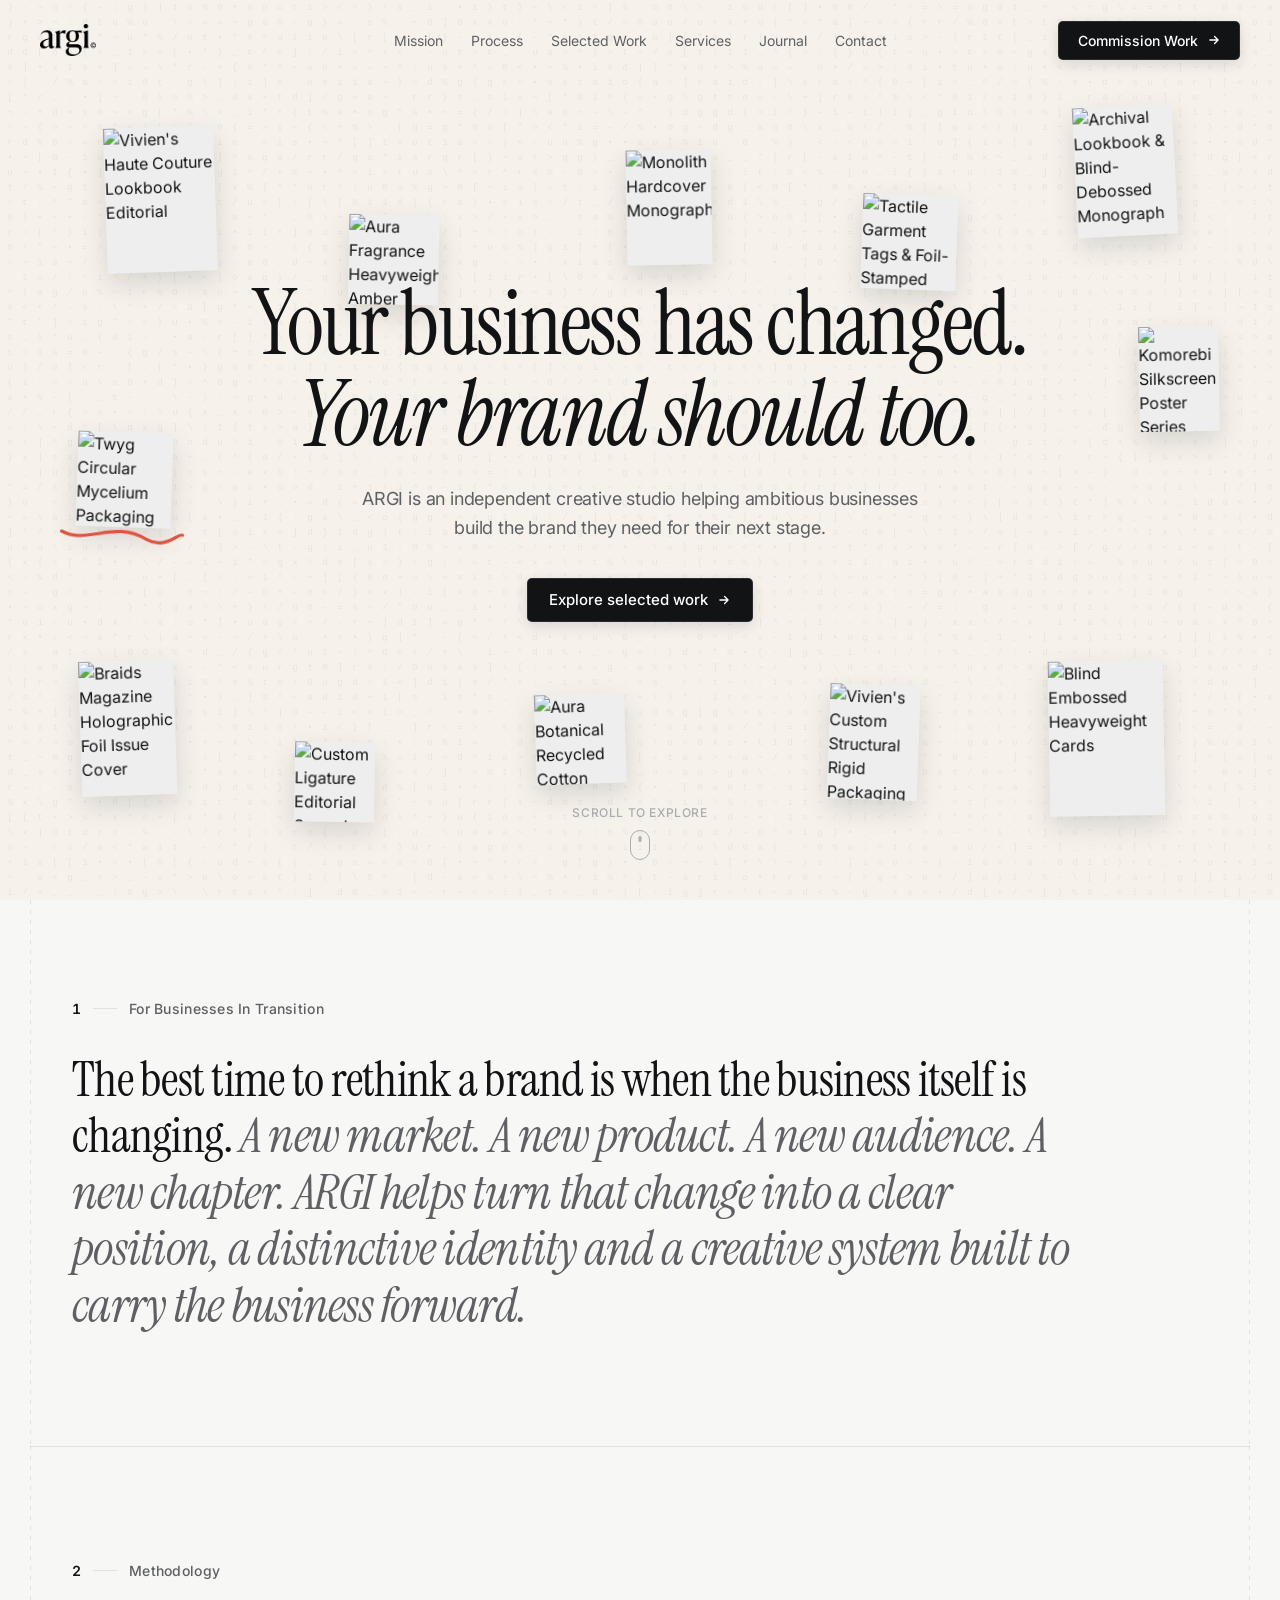
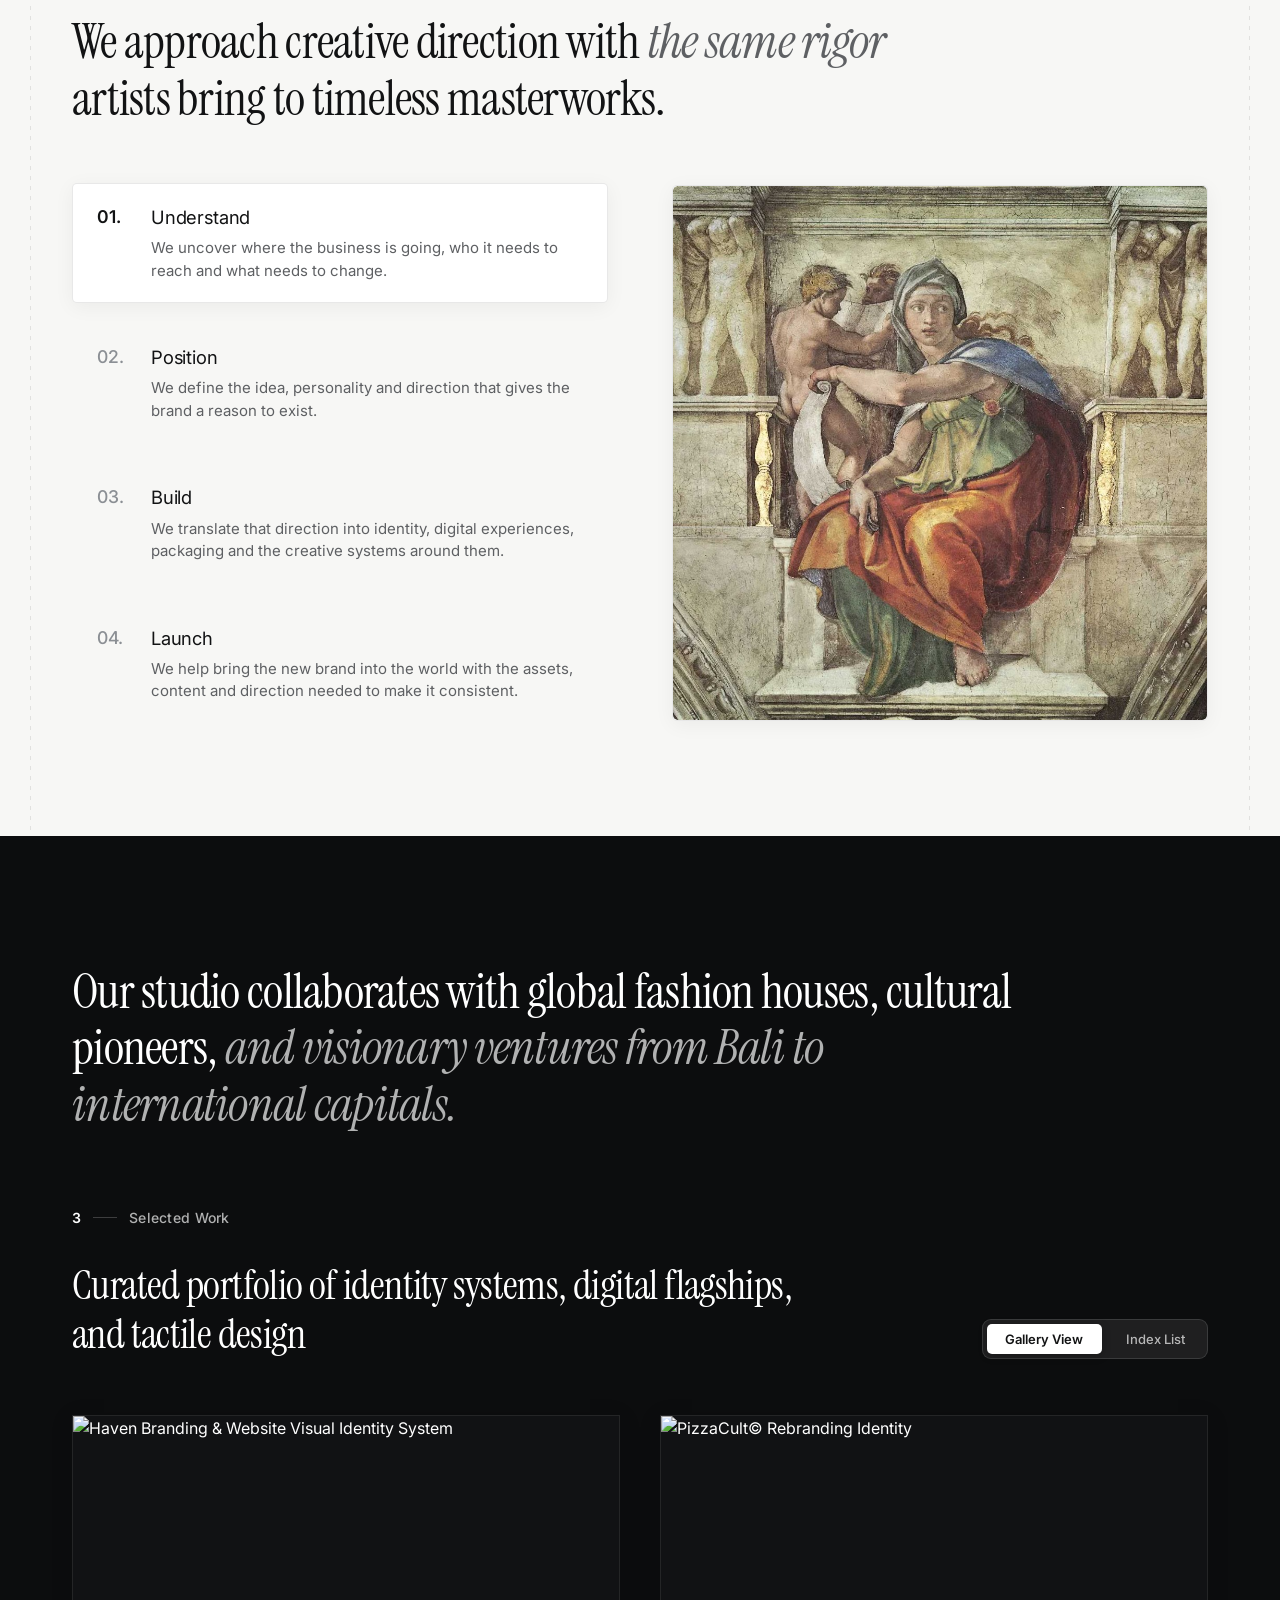
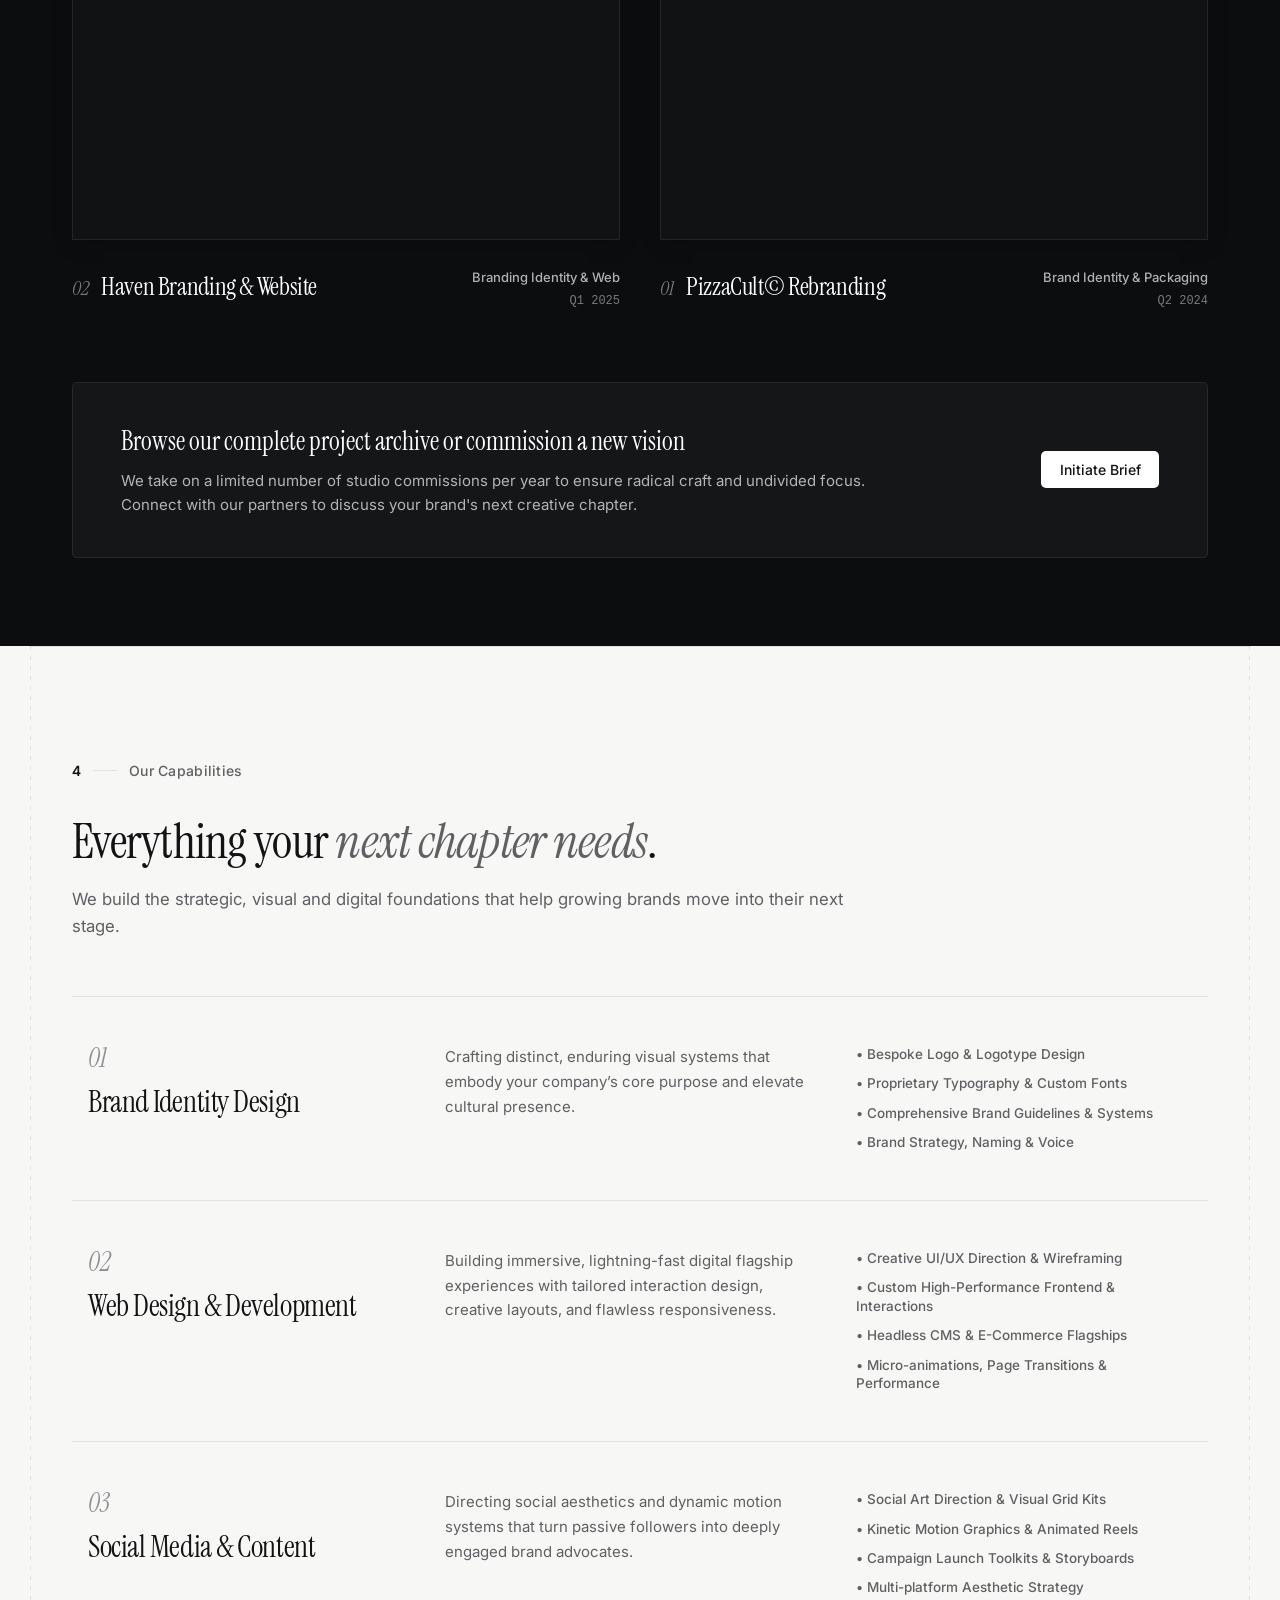
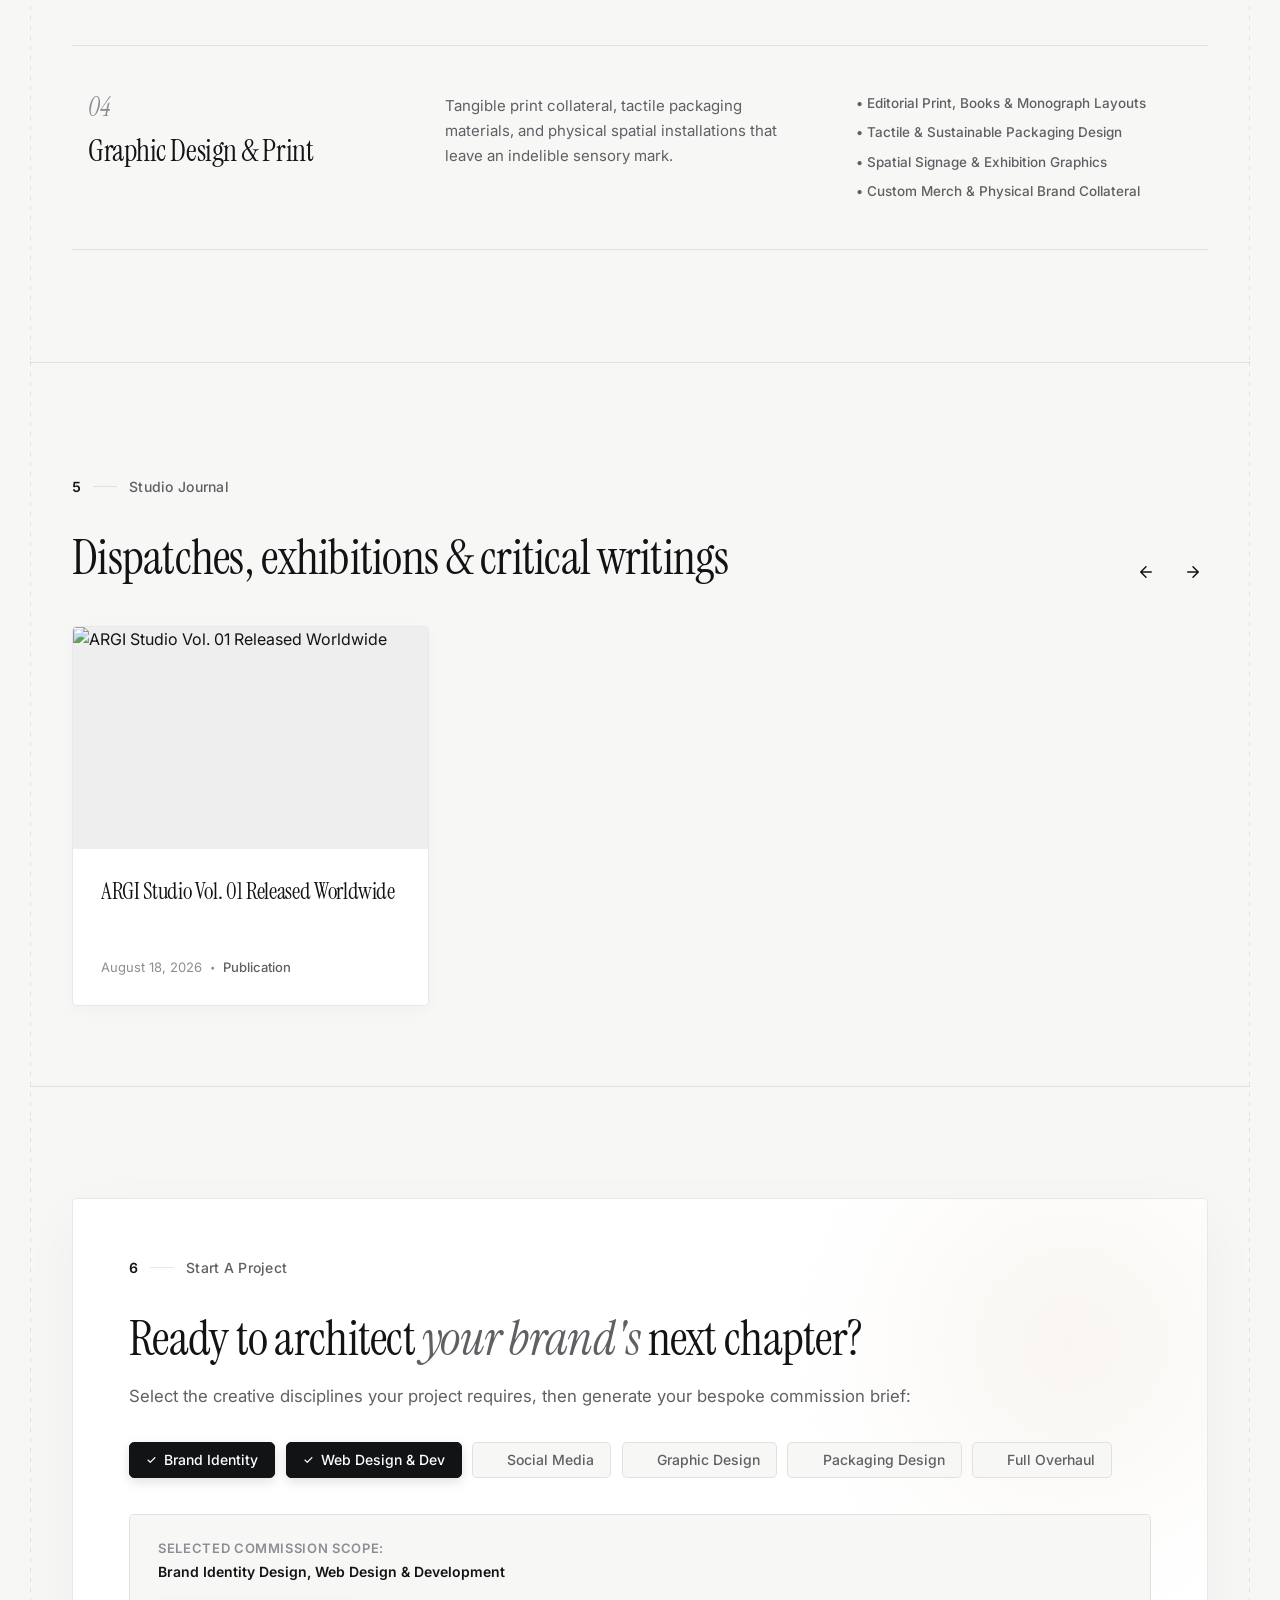
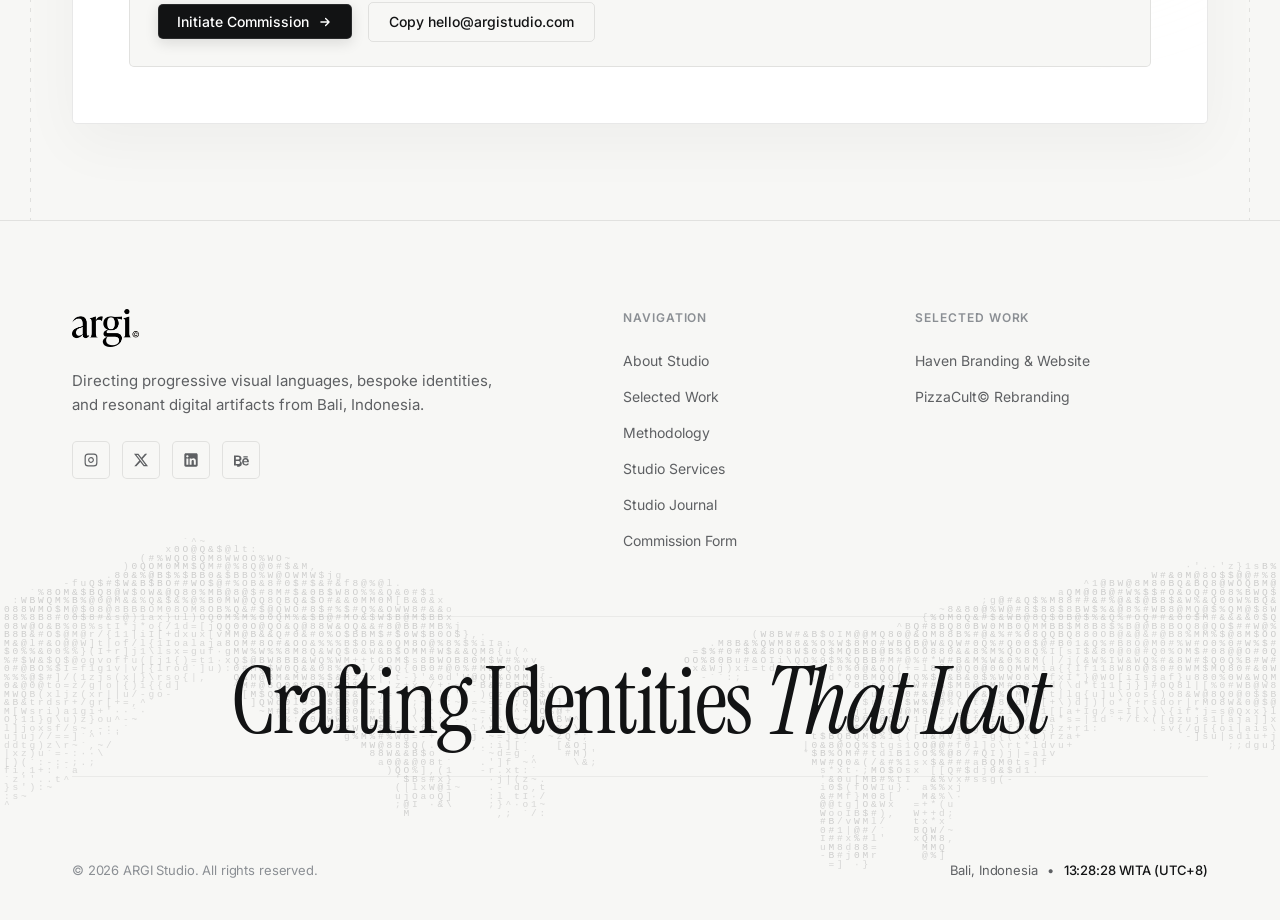
==== index.html @ d2e211ac "Update Section 4 Capabilities headline and sub-headline copy" ====
<!DOCTYPE html>
<html lang="en">
<head>
  <meta charset="UTF-8" />
  <meta name="viewport" content="width=device-width, initial-scale=1.0, maximum-scale=5.0, viewport-fit=cover" />
  <title>ARGI Studio — Creative Studio Bali | Brand &amp; Web Agency | Brand Identity Studio</title>
  <meta name="description" content="ARGI Studio is an independent Brand Identity Studio and Web Design &amp; Development agency in Bali, Indonesia. We design startup brand identities, minimalist bespoke e-commerce websites, and tactile packaging that last." />
  <meta name="keywords" content="Creative studio Bali, Brand and Web agency, Brand Identity Studio, Web design and development bali, Startup brand identity design studio, Website and Branding designer Bali, Minimalist bespoke e-commerce web design, ARGI Studio, Bali creative studio" />
  <meta name="author" content="ARGI Studio" />
  <meta name="robots" content="index, follow, max-image-preview:large, max-snippet:-1, max-video-preview:-1" />
  <link rel="canonical" href="https://argistudio.com/" />
  <meta name="theme-color" content="#0c0d0e" />
  
  <!-- Open Graph / Social Sharing Meta -->
  <meta property="og:site_name" content="ARGI Studio" />
  <meta property="og:type" content="website" />
  <meta property="og:url" content="https://argistudio.com/" />
  <meta property="og:title" content="ARGI Studio — Creative Studio Bali | Brand &amp; Web Agency" />
  <meta property="og:description" content="Independent Brand Identity Studio &amp; Web Design and Development agency based in Bali. Crafting startup brand identities, bespoke e-commerce flagships, and packaging systems." />
  <meta property="og:image" content="https://argistudio.com/assets/og-image.jpg" />
  <meta property="og:image:width" content="1200" />
  <meta property="og:image:height" content="630" />
  <meta property="og:image:alt" content="ARGI Studio — Crafting Identities That Last" />
  <meta property="og:locale" content="en_US" />

  <!-- Twitter / X Card Meta -->
  <meta name="twitter:card" content="summary_large_image" />
  <meta name="twitter:site" content="@argistudio" />
  <meta name="twitter:creator" content="@argistudio" />
  <meta name="twitter:title" content="ARGI Studio — Creative Studio Bali | Brand &amp; Web Agency" />
  <meta name="twitter:description" content="Independent Brand Identity Studio &amp; Web Design and Development agency in Bali, Indonesia." />
  <meta name="twitter:image" content="https://argistudio.com/assets/og-image.jpg" />

  <!-- Geographic & Regional SEO Targeting -->
  <meta name="geo.region" content="ID-BA" />
  <meta name="geo.placename" content="Bali, Indonesia" />
  <meta name="geo.position" content="-8.409518;115.188919" />
  <meta name="ICBM" content="-8.409518, 115.188919" />

  <!-- Google Fonts: Instrument Serif & Inter -->
  <link rel="preconnect" href="https://fonts.googleapis.com" />
  <link rel="preconnect" href="https://fonts.gstatic.com" crossorigin />
  <link href="https://fonts.googleapis.com/css2?family=Instrument+Serif:ital@0;1&family=Inter:wght@300;400;500;600;700&display=swap" rel="stylesheet" />

  <!-- Favicon Suite: Google Search & Universal Standard -->
  <link rel="icon" href="/favicon.ico" sizes="48x48" />
  <link rel="icon" type="image/svg+xml" href="/assets/favicon.svg" id="faviconTag" />
  <link rel="icon" type="image/png" sizes="48x48" href="/assets/favicon-48x48.png" />
  <link rel="icon" type="image/png" sizes="96x96" href="/assets/favicon-96x96.png" />
  <link rel="icon" type="image/png" sizes="192x192" href="/assets/favicon-192x192.png" />
  <link rel="apple-touch-icon" sizes="180x180" href="/assets/apple-touch-icon.png" />
  <link rel="manifest" href="/site.webmanifest" />

  <!-- Structured Data: Schema.org Interconnected @graph (GEO & AI Engine Optimization) -->
  <script type="application/ld+json">
  {
    "@context": "https://schema.org",
    "@graph": [
      {
        "@type": ["ProfessionalService", "Organization"],
        "@id": "https://argistudio.com/#organization",
        "name": "ARGI Studio",
        "alternateName": ["ARGI", "ARGI Brand and Web Agency", "ARGI Studio Bali"],
        "url": "https://argistudio.com/",
        "logo": {
          "@type": "ImageObject",
          "@id": "https://argistudio.com/#logo",
          "url": "https://argistudio.com/assets/logo.png",
          "caption": "ARGI Studio Monogram"
        },
        "image": "https://argistudio.com/assets/og-image.jpg",
        "description": "ARGI Studio is an independent Brand Identity Studio and Web Design & Development agency in Bali, Indonesia. Specializing in startup brand identity design, minimalist bespoke e-commerce web design, luxury typography, and tactile packaging.",
        "email": "hello@argistudio.com",
        "priceRange": "$$$$",
        "currenciesAccepted": "USD, EUR, AUD, SGD, IDR",
        "paymentAccepted": "Bank Transfer, Stripe, Wise",
        "address": {
          "@type": "PostalAddress",
          "addressLocality": "Bali",
          "addressRegion": "Bali",
          "addressCountry": "ID"
        },
        "geo": {
          "@type": "GeoCoordinates",
          "latitude": -8.409518,
          "longitude": 115.188919
        },
        "areaServed": [
          { "@type": "Country", "name": "Indonesia" },
          { "@type": "Country", "name": "Singapore" },
          { "@type": "Country", "name": "Australia" },
          { "@type": "Country", "name": "United States" },
          { "@type": "Country", "name": "United Kingdom" },
          { "@type": "Country", "name": "France" },
          { "@type": "Country", "name": "Japan" }
        ],
        "knowsLanguage": ["en", "id"],
        "founder": [
          {
            "@type": "Person",
            "@id": "https://argistudio.com/#founder",
            "name": "Arya Rajasa",
            "jobTitle": "Founder & Design Director",
            "worksFor": { "@id": "https://argistudio.com/#organization" },
            "knowsAbout": [
              "Brand Architecture",
              "Creative Direction",
              "Bespoke Typography",
              "Minimalist Web Engineering"
            ]
          }
        ],
        "hasOfferCatalog": {
          "@type": "OfferCatalog",
          "name": "ARGI Creative Studio Services",
          "itemListElement": [
            {
              "@type": "Offer",
              "itemOffered": {
                "@type": "Service",
                "name": "Brand Identity Design Studio",
                "description": "Comprehensive visual identity architecture, custom wordmarks, bespoke typography pairings, and luxury brand guidelines."
              }
            },
            {
              "@type": "Offer",
              "itemOffered": {
                "@type": "Service",
                "name": "Web Design & Development Bali",
                "description": "High-conversion minimalist bespoke e-commerce flagships, headless web architectures, and interactive digital experiences."
              }
            },
            {
              "@type": "Offer",
              "itemOffered": {
                "@type": "Service",
                "name": "Startup Brand Identity Design Studio",
                "description": "Complete visual identity engineering, pitch decks, investor collateral, and rapid digital execution for high-growth tech ventures."
              }
            },
            {
              "@type": "Offer",
              "itemOffered": {
                "@type": "Service",
                "name": "Editorial Art Direction & Sustainable Packaging",
                "description": "Tactile packaging engineering, foil-stamped print collaterals, FSC-certified monograph publications, and spatial storefront signage."
              }
            }
          ]
        },
        "sameAs": [
          "https://www.instagram.com/",
          "https://www.linkedin.com/",
          "https://twitter.com/",
          "https://www.behance.net/"
        ]
      },
      {
        "@type": "WebSite",
        "@id": "https://argistudio.com/#website",
        "url": "https://argistudio.com/",
        "name": "ARGI Studio",
        "publisher": { "@id": "https://argistudio.com/#organization" },
        "inLanguage": "en-US"
      },
      {
        "@type": "FAQPage",
        "@id": "https://argistudio.com/#faq",
        "mainEntity": [
          {
            "@type": "Question",
            "name": "Where is ARGI Studio located?",
            "acceptedAnswer": {
              "@type": "Answer",
              "text": "ARGI Studio is an independent brand identity and digital design agency headquartered in Bali, Indonesia, serving ambitious founders and luxury lifestyle brands worldwide including in Singapore, Australia, the US, and Europe."
            }
          },
          {
            "@type": "Question",
            "name": "What services does ARGI Studio specialize in?",
            "acceptedAnswer": {
              "@type": "Answer",
              "text": "ARGI Studio specializes in four core disciplines: Brand Strategy & Visual Identity Systems, Minimalist Bespoke Web Design & Development, Editorial Art Direction & Tactile Packaging, and Startup Launch Brand Acceleration."
            }
          },
          {
            "@type": "Question",
            "name": "What is the typical project timeline at ARGI Studio?",
            "acceptedAnswer": {
              "@type": "Answer",
              "text": "A comprehensive Brand Identity sprint typically spans 4 to 6 weeks. An integrated Brand Identity + Digital Flagship Web Design project typically spans 6 to 10 weeks."
            }
          },
          {
            "@type": "Question",
            "name": "How can I commission a project with ARGI Studio?",
            "acceptedAnswer": {
              "@type": "Answer",
              "text": "You can submit your project brief through the interactive Commission Brief builder at https://argistudio.com/#contact or send an inquiry to hello@argistudio.com."
            }
          }
        ]
      }
    ]
  }
  </script>

  <!-- Stylesheet -->
  <link rel="stylesheet" href="styles.css?v=20260901_4" />
</head>
<body>
  <!-- BESPOKE STUDIO INTRO PRELOADER (MINIMALIST SERIF & DUAL SHUTTER REVEAL) -->
  <aside class="site-preloader" id="sitePreloader" aria-label="Loading ARGI Studio">
    <div class="preloader-curtain curtain-top"></div>
    <div class="preloader-curtain curtain-bottom"></div>

    <div class="preloader-inner-container">
      <div class="preloader-center-stage">
        
        <!-- KINETIC ASCII LOGO MATRIX & MORPH WRAPPER -->
        <div class="preloader-ascii-box" id="preloaderAsciiBox">
          <canvas id="preloaderAsciiCanvas" class="preloader-ascii-canvas"></canvas>
          <div class="preloader-solid-logo" id="preloaderSolidLogo">
            <img src="assets/logo.png" alt="ARGI Studio Logo" class="preloader-logo-img" id="preloaderLogoImg" />
          </div>
        </div>

        <!-- MINIMALIST PERCENTAGE COUNTER -->
        <div class="preloader-counter-wrap">
          <span class="preloader-counter" id="preloaderCounter">0</span><span class="preloader-percent">%</span>
        </div>

      </div>
    </div>
  </aside>

  <!-- TOP FLOATING NAVBAR (BRAND LOGO LEFT + ACTIVE PILL CENTER + CTA RIGHT) -->
  <header class="navbar-wrapper" id="navbar">
    <div class="nav-container">
      
      <!-- Left: Brand Logo SVG/Image -->
      <a href="#top" class="nav-brand" aria-label="ARGI Studio Home">
        <img src="assets/logo.png" alt="ARGI Studio Logo" class="nav-brand-logo" />
      </a>

      <!-- Center: Navigation Links & Mobile Drawer CTA -->
      <nav class="nav-pill" id="navMenu">
        <a href="#mission" class="nav-link">Mission</a>
        <a href="#process" class="nav-link">Process</a>
        <a href="#projects" class="nav-link">Selected Work</a>
        <a href="#services" class="nav-link">Services</a>
        <a href="#journal" class="nav-link">Journal</a>
        <a href="#contact" class="nav-link">Contact</a>
        <div class="nav-drawer-cta-wrap">
          <a href="#contact" class="btn btn-primary nav-drawer-cta">
            <span>Commission Work</span>
            <svg class="btn-arrow" width="14" height="14" viewBox="0 0 16 16" fill="none">
              <path d="M3.33334 8H12.6667M12.6667 8L8.66668 4M12.6667 8L8.66668 12" stroke="currentColor" stroke-width="1.5" stroke-linecap="round" stroke-linejoin="round"/>
            </svg>
          </a>
        </div>
      </nav>

      <!-- Right: Action CTA & Mobile Toggle -->
      <div class="nav-actions">
        <a href="#contact" class="btn btn-primary nav-cta" id="navCtaBtn">
          <span>Commission Work</span>
          <svg class="btn-arrow" width="14" height="14" viewBox="0 0 16 16" fill="none">
            <path d="M3.33334 8H12.6667M12.6667 8L8.66668 4M12.6667 8L8.66668 12" stroke="currentColor" stroke-width="1.5" stroke-linecap="round" stroke-linejoin="round"/>
          </svg>
        </a>
        <button class="nav-toggle" id="navToggle" aria-label="Toggle mobile menu" aria-expanded="false">
          <span class="line line-top"></span>
          <span class="line line-bottom"></span>
        </button>
      </div>

    </div>
  </header>

  <div class="page-wrapper">

    <main class="main-content">
      
      <!-- HERO SECTION (FULL 100VH WITH CENTERED EDITORIAL HEADLINE & AUTHENTIC BRAND/WEB DESIGN FLOATING CARDS) -->
      <section id="top" class="section-hero">
        <!-- Interactive ASCII Canvas Background -->
        <canvas id="heroAsciiCanvas" class="hero-ascii-canvas"></canvas>

        <!-- SCATTERED SHARP FLOATING BRANDING & WEBSITE SNIPPETS (100% SOURCED FROM PORTFOLIO DATABASE) -->
        <div class="hero-floating-gallery" id="heroGallery">
          
          <!-- 01. Top Left 1: Vivien's Haute Couture Lookbook -->
          <div class="floating-card pos-tl-1" data-speed="1.6" data-rotate="-2">
            <div class="floating-img-wrap sharp-edge">
              <img src="https://images.unsplash.com/photo-1515886657613-9f3515b0c78f?auto=format&fit=crop&w=600&q=85" alt="Vivien's Haute Couture Lookbook Editorial" class="floating-img" />
            </div>
          </div>

          <!-- 02. Top Center-Left 2: Aura Parfumerie Amber Flacon -->
          <div class="floating-card pos-tl-2 is-square" data-speed="-1.2" data-rotate="1">
            <div class="floating-img-wrap sharp-edge">
              <img src="https://images.unsplash.com/photo-1547887537-6158d64c35b3?auto=format&fit=crop&w=500&q=85" alt="Aura Fragrance Heavyweight Amber Flacon" class="floating-img" />
            </div>
          </div>

          <!-- 03. Top Center 3: Monolith Architecture Hardcover Monograph -->
          <div class="floating-card pos-tc" data-speed="1.1" data-rotate="-1">
            <div class="floating-img-wrap sharp-edge">
              <img src="https://images.unsplash.com/photo-1600585154340-be6161a56a0c?auto=format&fit=crop&w=500&q=85" alt="Monolith Hardcover Monograph" class="floating-img" />
            </div>
          </div>

          <!-- 04. Top Right 1: Vivien's Foil-Stamped Business Cards -->
          <div class="floating-card pos-tr-1 is-square" data-speed="-1.5" data-rotate="2">
            <div class="floating-img-wrap sharp-edge">
              <img src="https://images.unsplash.com/photo-1634942537034-2531766767d1?auto=format&fit=crop&w=500&q=85" alt="Tactile Garment Tags & Foil-Stamped Business Cards" class="floating-img" />
            </div>
          </div>

          <!-- 05. Top Right 2: Vivien's Archival Lookbook Spread -->
          <div class="floating-card pos-tr-2" data-speed="1.8" data-rotate="-3">
            <div class="floating-img-wrap sharp-edge">
              <img src="https://images.unsplash.com/photo-1600132806370-bf17e65e942f?auto=format&fit=crop&w=600&q=85" alt="Archival Lookbook & Blind-Debossed Monograph" class="floating-img" />
            </div>
          </div>

          <!-- 06. Mid Left: Twyg Regenerative Compostable Packaging with Squiggle -->
          <div class="floating-card pos-ml" data-speed="-1.4" data-rotate="2">
            <div class="floating-img-wrap sharp-edge">
              <img src="https://images.unsplash.com/photo-1556228720-195a672e8a03?auto=format&fit=crop&w=500&q=85" alt="Twyg Circular Mycelium Packaging" class="floating-img" />
            </div>
            <!-- Decorative Squiggle Underline -->
            <svg class="decorative-squiggle" viewBox="0 0 100 24" fill="none">
              <path d="M5 12C25 22 45 2 70 16C85 24 95 10 98 12" stroke="#e05342" stroke-width="2.5" stroke-linecap="round"/>
            </svg>
          </div>

          <!-- 07. Mid Right: Komorebi Cinema Festival Silkscreen Poster -->
          <div class="floating-card pos-mr" data-speed="1.3" data-rotate="-1">
            <div class="floating-img-wrap sharp-edge">
              <img src="https://images.unsplash.com/photo-1517604931442-7e0c8ed2963c?auto=format&fit=crop&w=500&q=85" alt="Komorebi Silkscreen Poster Series" class="floating-img" />
            </div>
          </div>

          <!-- 08. Bottom Left 1: Braids Magazine Holographic Foil Cover -->
          <div class="floating-card pos-bl-1" data-speed="1.5" data-rotate="-2">
            <div class="floating-img-wrap sharp-edge">
              <img src="https://images.unsplash.com/photo-1513519245088-0e12902e5a38?auto=format&fit=crop&w=500&q=85" alt="Braids Magazine Holographic Foil Issue Cover" class="floating-img" />
            </div>
          </div>

          <!-- 09. Bottom Left 2: Braids Custom Ligature Editorial Typography -->
          <div class="floating-card pos-bl-2 is-square" data-speed="-1.1" data-rotate="1">
            <div class="floating-img-wrap sharp-edge">
              <img src="https://images.unsplash.com/photo-1581291518857-4e27b48ff24e?auto=format&fit=crop&w=500&q=85" alt="Custom Ligature Editorial Spreads" class="floating-img" />
            </div>
          </div>

          <!-- 10. Bottom Center: Aura Botanical Recycled Cotton Shell Packaging -->
          <div class="floating-card pos-bc is-square" data-speed="1.2" data-rotate="-2">
            <div class="floating-img-wrap sharp-edge">
              <img src="https://images.unsplash.com/photo-1522337360788-8b13dee7a37e?auto=format&fit=crop&w=500&q=85" alt="Aura Botanical Recycled Cotton Packaging" class="floating-img" />
            </div>
          </div>

          <!-- 11. Bottom Center-Right: Vivien's Bespoke Packaging Suite -->
          <div class="floating-card pos-bcr" data-speed="-1.6" data-rotate="2">
            <div class="floating-img-wrap sharp-edge">
              <img src="https://images.unsplash.com/photo-1544716278-ca5e3f4abd8c?auto=format&fit=crop&w=500&q=85" alt="Vivien's Custom Structural Rigid Packaging" class="floating-img" />
            </div>
          </div>

          <!-- 12. Bottom Right: Vivien's Blind Embossed Duplex Cards -->
          <div class="floating-card pos-br" data-speed="1.4" data-rotate="-1">
            <div class="floating-img-wrap sharp-edge">
              <img src="https://images.unsplash.com/photo-1586717791821-3f44a563fa4c?auto=format&fit=crop&w=600&q=85" alt="Blind Embossed Heavyweight Cards" class="floating-img" />
            </div>
          </div>

        </div>

        <!-- CENTER ALIGNED HEADLINE & ACTIONS -->
        <div class="hero-center-content">
          <h1 class="hero-heading-centered">
            Your business has changed.<br />
            <em class="serif-accent">Your brand should too.</em>
          </h1>
          
          <div class="hero-subcaption">
            ARGI is an independent creative studio helping ambitious businesses build the brand they need for their next stage.
          </div>

          <div class="hero-cta-wrap-center">
            <a href="#projects" class="btn btn-primary btn-large">
              <span>Explore selected work</span>
              <svg class="btn-arrow" width="14" height="14" viewBox="0 0 16 16" fill="none">
                <path d="M3.33334 8H12.6667M12.6667 8L8.66668 4M12.6667 8L8.66668 12" stroke="currentColor" stroke-width="1.5" stroke-linecap="round" stroke-linejoin="round"/>
              </svg>
            </a>
          </div>
        </div>

        <!-- Subtle Scroll Down Prompt -->
        <div class="hero-scroll-indicator">
          <span class="scroll-text">Scroll to explore</span>
          <div class="scroll-mouse-icon">
            <span class="scroll-dot"></span>
          </div>
        </div>
      </section>

      <!-- SECTION 1: MISSION / FOR BUSINESSES IN TRANSITION -->
      <section id="mission" class="section section-mission">
        <div class="container-medium">
          <div class="section-badge-wrapper">
            <div class="section-badge">
              <span class="badge-number">1</span>
              <span class="badge-line"></span>
              <span class="badge-label">For businesses in transition</span>
            </div>
          </div>

          <div class="mission-text-wrap">
            <h2 class="editorial-heading">
              <span class="text-primary">The best time to rethink a brand is when the business itself is changing.</span>
              <span class="text-secondary">A new market. A new product. A new audience. A new chapter. ARGI helps turn that change into a clear position, a distinctive identity and a creative system built to carry the business forward.</span>
            </h2>
          </div>
        </div>
      </section>

      <!-- SECTION 2: PROCESS -->
      <section id="process" class="section section-process">
        <div class="container-medium">
          <div class="section-badge-wrapper">
            <div class="section-badge">
              <span class="badge-number">2</span>
              <span class="badge-line"></span>
              <span class="badge-label">Methodology</span>
            </div>
          </div>

          <div class="process-header">
            <h2 class="section-title">
              We approach creative direction with <em class="serif-accent">the same rigor</em> artists bring to timeless masterworks.
            </h2>
          </div>

          <!-- Interactive Process Viewer -->
          <div class="process-viewer-grid">
            <!-- Left Side: Interactive Step Cards -->
            <div class="process-steps-list" id="processStepsList">
              <!-- Step 1: Understand -->
              <div class="process-step-item is-active" data-step="0">
                <div class="step-indicator">01.</div>
                <div class="step-body">
                  <h3 class="step-title">Understand</h3>
                  <p class="step-desc">We uncover where the business is going, who it needs to reach and what needs to change.</p>
                </div>
              </div>

              <!-- Step 2: Position -->
              <div class="process-step-item" data-step="1">
                <div class="step-indicator">02.</div>
                <div class="step-body">
                  <h3 class="step-title">Position</h3>
                  <p class="step-desc">We define the idea, personality and direction that gives the brand a reason to exist.</p>
                </div>
              </div>

              <!-- Step 3: Build -->
              <div class="process-step-item" data-step="2">
                <div class="step-indicator">03.</div>
                <div class="step-body">
                  <h3 class="step-title">Build</h3>
                  <p class="step-desc">We translate that direction into identity, digital experiences, packaging and the creative systems around them.</p>
                </div>
              </div>

              <!-- Step 4: Launch -->
              <div class="process-step-item" data-step="3">
                <div class="step-indicator">04.</div>
                <div class="step-body">
                  <h3 class="step-title">Launch</h3>
                  <p class="step-desc">We help bring the new brand into the world with the assets, content and direction needed to make it consistent.</p>
                </div>
              </div>
            </div>

            <!-- Right Side: Graphic Visual Stage with Real Authentic Process Visuals -->
            <div class="process-visual-stage" id="processVisualStage">
              <!-- Visual 0: Understand -->
              <div class="process-art-layer is-active" data-art="0">
                <img src="assets/process-inquire.jpg" alt="01. Understand - Brand discovery and research" class="process-img" />
              </div>
              <!-- Visual 1: Position -->
              <div class="process-art-layer" data-art="1">
                <img src="assets/process-concept.jpg" alt="02. Position - Brand positioning and personality" class="process-img" />
              </div>
              <!-- Visual 2: Build -->
              <div class="process-art-layer" data-art="2">
                <img src="assets/process-production.jpg" alt="03. Build - Design systems, digital experiences and packaging" class="process-img" />
              </div>
              <!-- Visual 3: Launch -->
              <div class="process-art-layer" data-art="3">
                <img src="assets/process-release.jpg" alt="04. Launch - Bringing the brand into the world" class="process-img" />
              </div>
            </div>
          </div>
        </div>
      </section>

      <!-- SECTION 3: SHARP 2-COLUMN BRANDING & WEB EDITORIAL PORTFOLIO (DARK THEME) -->
      <section id="projects" class="section section-datasets-dark" data-theme="dark">
        <div class="container-medium">
          
          <div class="datasets-intro-text">
            <h2 class="editorial-heading-dark">
              <span class="text-white">Our studio collaborates with global fashion houses, cultural pioneers,</span>
              <span class="text-white-muted"> and visionary ventures from Bali to international capitals.</span>
            </h2>
          </div>

          <div class="showcase-header-row">
            <div>
              <div class="section-badge-wrapper">
                <div class="section-badge is-light">
                  <span class="badge-number">3</span>
                  <span class="badge-line"></span>
                  <span class="badge-label">Selected Work</span>
                </div>
              </div>
              <h3 class="datasets-section-title">
                Curated portfolio of identity systems, digital flagships, and tactile design
              </h3>
            </div>

            <!-- View Switcher (2-Col Gallery vs Index Table) -->
            <div class="portfolio-view-switcher">
              <button type="button" class="view-btn is-active" id="viewGalleryBtn">Gallery View</button>
              <button type="button" class="view-btn" id="viewIndexBtn">Index List</button>
            </div>
          </div>

          <!-- 1. SHARP 2-COLUMN BRANDING & WEB EDITORIAL GALLERY (DEFAULT VIEW) -->
          <div class="sharp-editorial-gallery" id="portfolioGalleryView">
            
            <!-- Project 2: Haven Branding & Website -->
            <a href="project.html?slug=haven-02" class="gallery-item-sharp" aria-label="Explore Haven Branding &amp; Website Case Study">
              <div class="gallery-item-frame">
                <img src="https://ttxpfodgbdgholcunqpl.supabase.co/storage/v1/object/public/media/uploads/1787061380671_Artboard_1.png" alt="Haven Branding &amp; Website Visual Identity System" class="gallery-img-sharp" />
                <div class="gallery-sharp-overlay">
                  <span class="explore-sharp-pill">Explore Case Study <span class="pill-arrow">↗</span></span>
                </div>
              </div>
              <div class="gallery-item-caption">
                <div class="caption-left">
                  <span class="project-id-num">02</span>
                  <h4 class="caption-project-name">Haven Branding &amp; Website</h4>
                </div>
                <div class="caption-right">
                  <span class="caption-discipline">Branding Identity &amp; Web</span>
                  <span class="caption-year">Q1 2025</span>
                </div>
              </div>
            </a>

            <!-- Project 1: PizzaCult© Rebranding -->
            <a href="project.html?slug=pizzacult--01" class="gallery-item-sharp" aria-label="Explore PizzaCult© Rebranding Case Study">
              <div class="gallery-item-frame">
                <img src="https://ttxpfodgbdgholcunqpl.supabase.co/storage/v1/object/public/media/uploads/1787062407487_1.png" alt="PizzaCult© Rebranding Identity" class="gallery-img-sharp" />
                <div class="gallery-sharp-overlay">
                  <span class="explore-sharp-pill">Explore Case Study <span class="pill-arrow">↗</span></span>
                </div>
              </div>
              <div class="gallery-item-caption">
                <div class="caption-left">
                  <span class="project-id-num">01</span>
                  <h4 class="caption-project-name">PizzaCult© Rebranding</h4>
                </div>
                <div class="caption-right">
                  <span class="caption-discipline">Brand Identity &amp; Packaging</span>
                  <span class="caption-year">Q2 2024</span>
                </div>
              </div>
            </a>

          </div>

          <!-- 2. HIGH-FASHION EDITORIAL INDEX TABLE VIEW (TOGGLEABLE) -->
          <div class="portfolio-index-table" id="portfolioIndexView" style="display: none;">
            
            <a href="project.html?slug=haven-02" class="index-row-item" data-preview="https://ttxpfodgbdgholcunqpl.supabase.co/storage/v1/object/public/media/uploads/1787061380671_Artboard_1.png">
              <span class="index-col col-num">02</span>
              <span class="index-col col-client">Haven Branding &amp; Website</span>
              <span class="index-col col-discipline">Branding Identity, Web Design</span>
              <span class="index-col col-location">Interior</span>
              <span class="index-col col-year">Q1 2025</span>
              <span class="index-col col-link">Explore ↗</span>
            </a>

            <a href="project.html?slug=pizzacult--01" class="index-row-item" data-preview="https://ttxpfodgbdgholcunqpl.supabase.co/storage/v1/object/public/media/uploads/1787062407487_1.png">
              <span class="index-col col-num">01</span>
              <span class="index-col col-client">PizzaCult© Rebranding</span>
              <span class="index-col col-discipline">Brand Identity, Packaging</span>
              <span class="index-col col-location">Food &amp; Beverage</span>
              <span class="index-col col-year">Q2 2024</span>
              <span class="index-col col-link">Explore ↗</span>
            </a>

          </div>

          <!-- MOBILE / TABLET: SEE MORE PROJECTS TOGGLE (LIMIT 3 BY DEFAULT) -->
          <div class="portfolio-see-more-wrap" id="portfolioSeeMoreWrap">
            <button type="button" class="btn btn-secondary-dark btn-see-more" id="seeMoreProjectsBtn" aria-expanded="false">
              <span id="seeMoreBtnText">See More Works (3)</span>
              <svg class="see-more-arrow" width="14" height="14" viewBox="0 0 16 16" fill="none">
                <path d="M4 6L8 10L12 6" stroke="currentColor" stroke-width="2" stroke-linecap="round" stroke-linejoin="round"/>
              </svg>
            </button>
          </div>

          <!-- PORTFOLIO CTA BANNER -->
          <div class="datasets-cta-box">
            <div class="cta-box-text">
              <h4 class="cta-box-title">Browse our complete project archive or commission a new vision</h4>
              <p class="cta-box-desc">
                We take on a limited number of studio commissions per year to ensure radical craft and undivided focus.<br />
                Connect with our partners to discuss your brand's next creative chapter.
              </p>
            </div>
            <a href="#contact" class="btn btn-secondary-light">Initiate Brief</a>
          </div>

        </div>
      </section>

      <!-- SECTION 4: SERVICES (BRAND IDENTITY, WEB DESIGN & DEV, SOCIAL MEDIA, GRAPHIC DESIGN) -->
      <section id="services" class="section section-services">
        <div class="container-medium">
          
          <div class="services-header-wrap">
            <div class="section-badge-wrapper">
              <div class="section-badge">
                <span class="badge-number">4</span>
                <span class="badge-line"></span>
                <span class="badge-label">Our Capabilities</span>
              </div>
            </div>
            <h2 class="section-title">
              Everything your <em class="serif-accent">next chapter needs</em>.
            </h2>
            <p class="services-intro-subtitle">
              We build the strategic, visual and digital foundations that help growing brands move into their next stage.
            </p>
          </div>

          <!-- Stacked Editorial Capabilities Rows -->
          <div class="capabilities-editorial-list">
            
            <!-- Discipline 01: Brand Identity Design -->
            <div class="capability-row" data-discipline="Brand Identity" data-preview="assets/uploads/cap_brand_identity.gif">
              <div class="cap-col-title">
                <span class="cap-num">01</span>
                <h3 class="cap-name">Brand Identity Design</h3>
              </div>
              <div class="cap-col-desc">
                <p class="cap-description">
                  Crafting distinct, enduring visual systems that embody your company’s core purpose and elevate cultural presence.
                </p>
              </div>
              <div class="cap-col-deliverables">
                <ul class="cap-deliverables-list">
                  <li>• Bespoke Logo &amp; Logotype Design</li>
                  <li>• Proprietary Typography &amp; Custom Fonts</li>
                  <li>• Comprehensive Brand Guidelines &amp; Systems</li>
                  <li>• Brand Strategy, Naming &amp; Voice</li>
                </ul>
              </div>
            </div>

            <!-- Discipline 02: Web Design & Development -->
            <div class="capability-row" data-discipline="Web Design" data-preview="assets/uploads/cap_web_design.gif">
              <div class="cap-col-title">
                <span class="cap-num">02</span>
                <h3 class="cap-name">Web Design &amp; Development</h3>
              </div>
              <div class="cap-col-desc">
                <p class="cap-description">
                  Building immersive, lightning-fast digital flagship experiences with tailored interaction design, creative layouts, and flawless responsiveness.
                </p>
              </div>
              <div class="cap-col-deliverables">
                <ul class="cap-deliverables-list">
                  <li>• Creative UI/UX Direction &amp; Wireframing</li>
                  <li>• Custom High-Performance Frontend &amp; Interactions</li>
                  <li>• Headless CMS &amp; E-Commerce Flagships</li>
                  <li>• Micro-animations, Page Transitions &amp; Performance</li>
                </ul>
              </div>
            </div>

            <!-- Discipline 03: Social Media & Content -->
            <div class="capability-row" data-discipline="Social Media" data-preview="assets/uploads/cap_social_media.png">
              <div class="cap-col-title">
                <span class="cap-num">03</span>
                <h3 class="cap-name">Social Media &amp; Content</h3>
              </div>
              <div class="cap-col-desc">
                <p class="cap-description">
                  Directing social aesthetics and dynamic motion systems that turn passive followers into deeply engaged brand advocates.
                </p>
              </div>
              <div class="cap-col-deliverables">
                <ul class="cap-deliverables-list">
                  <li>• Social Art Direction &amp; Visual Grid Kits</li>
                  <li>• Kinetic Motion Graphics &amp; Animated Reels</li>
                  <li>• Campaign Launch Toolkits &amp; Storyboards</li>
                  <li>• Multi-platform Aesthetic Strategy</li>
                </ul>
              </div>
            </div>

            <!-- Discipline 04: Graphic Design & Print -->
            <div class="capability-row" data-discipline="Graphic Design" data-preview="assets/uploads/cap_graphic_print.png">
              <div class="cap-col-title">
                <span class="cap-num">04</span>
                <h3 class="cap-name">Graphic Design &amp; Print</h3>
              </div>
              <div class="cap-col-desc">
                <p class="cap-description">
                  Tangible print collateral, tactile packaging materials, and physical spatial installations that leave an indelible sensory mark.
                </p>
              </div>
              <div class="cap-col-deliverables">
                <ul class="cap-deliverables-list">
                  <li>• Editorial Print, Books &amp; Monograph Layouts</li>
                  <li>• Tactile &amp; Sustainable Packaging Design</li>
                  <li>• Spatial Signage &amp; Exhibition Graphics</li>
                  <li>• Custom Merch &amp; Physical Brand Collateral</li>
                </ul>
              </div>
            </div>

          </div>

        </div>
      </section>

      <!-- SECTION 5: JOURNAL / NEWS (SIDE CONTINUOUS SLIDER) -->
      <section id="journal" class="section section-news">
        <div class="container-medium">
          <div class="news-header-row">
            <div>
              <div class="section-badge-wrapper">
                <div class="section-badge">
                  <span class="badge-number">5</span>
                  <span class="badge-line"></span>
                  <span class="badge-label">Studio Journal</span>
                </div>
              </div>
              <h2 class="section-title">Dispatches, exhibitions &amp; critical writings</h2>
            </div>
            <!-- Slider navigation arrows -->
            <div class="journal-nav-arrows">
              <button type="button" class="journal-arrow-btn prev" id="journalPrevBtn" aria-label="Previous article">
                <svg width="18" height="18" viewBox="0 0 24 24" fill="none" stroke="currentColor" stroke-width="2" stroke-linecap="round" stroke-linejoin="round">
                  <path d="M19 12H5M12 19l-7-7 7-7"/>
                </svg>
              </button>
              <button type="button" class="journal-arrow-btn next" id="journalNextBtn" aria-label="Next article">
                <svg width="18" height="18" viewBox="0 0 24 24" fill="none" stroke="currentColor" stroke-width="2" stroke-linecap="round" stroke-linejoin="round">
                  <path d="M5 12h14M12 5l7 7-7 7"/>
                </svg>
              </button>
            </div>
          </div>
          <!-- Journal Cards Grid (Shows 3 per page with Arrow navigation) -->
          <div class="news-cards-grid" id="newsCardsGrid">
            
            <!-- Journal 1 -->
            <a href="article.html?slug=argi-studio-vol-01-released-worldwide-01" class="news-card" aria-label="Read ARGI Studio Vol. 01 Released Worldwide">
              <div class="news-thumbnail-wrap">
                <img src="https://ttxpfodgbdgholcunqpl.supabase.co/storage/v1/object/public/media/uploads/1787059144965_ascii-magic-1.png" alt="ARGI Studio Vol. 01 Released Worldwide" class="news-img" />
              </div>
              <div class="news-body">
                <h3 class="news-headline">ARGI Studio Vol. 01 Released Worldwide</h3>
                <div class="news-meta">
                  <span class="news-date">August 18, 2026</span>
                  <span class="news-dot">•</span>
                  <span class="news-tag">Publication</span>
                </div>
              </div>
            </a>

          </div>
        </div>
      </section>

      <!-- REWORKED INTERACTIVE CONTACT / COMMISSION WORKBENCH (WITH STUDIO CAPACITY SPRINT MATRIX) -->
      <section id="contact" class="section section-contact">
        <div class="container-medium">
          <div class="contact-workbench-card">
            
            <!-- Ambient Glow Effect -->
            <div class="workbench-glow-orb"></div>

            <div class="workbench-layout">
              
              <!-- Left Side: Interactive Scope Selector & Brief Trigger -->
              <div class="workbench-main">
                <div class="section-badge-wrapper">
                  <div class="section-badge">
                    <span class="badge-number">6</span>
                    <span class="badge-line"></span>
                    <span class="badge-label">Start a Project</span>
                  </div>
                </div>

                <h2 class="workbench-title">
                  Ready to architect <em class="serif-accent">your brand's</em> next chapter?
                </h2>
                <p class="workbench-subtitle">
                  Select the creative disciplines your project requires, then generate your bespoke commission brief:
                </p>

                <!-- Interactive Tag Selector Pills (Aligned with 4 Core Services) -->
                <div class="inquiry-tags-grid" id="inquiryTags">
                  <button type="button" class="tag-pill is-selected" data-tag="Brand Identity Design">
                    <span class="tag-check">✓</span> Brand Identity
                  </button>
                  <button type="button" class="tag-pill is-selected" data-tag="Web Design & Development">
                    <span class="tag-check">✓</span> Web Design &amp; Dev
                  </button>
                  <button type="button" class="tag-pill" data-tag="Social Media & Content">
                    <span class="tag-check">✓</span> Social Media
                  </button>
                  <button type="button" class="tag-pill" data-tag="Graphic Design & Print">
                    <span class="tag-check">✓</span> Graphic Design
                  </button>
                  <button type="button" class="tag-pill" data-tag="Packaging Design">
                    <span class="tag-check">✓</span> Packaging Design
                  </button>
                  <button type="button" class="tag-pill" data-tag="Full Brand Overhaul">
                    <span class="tag-check">✓</span> Full Overhaul
                  </button>
                </div>

                <!-- Live Dynamic Inquiry Summary Bar -->
                <div class="inquiry-summary-box">
                  <div class="summary-meta">
                    <span class="summary-label">Selected Commission Scope:</span>
                    <span class="summary-tags-preview" id="summaryTagsPreview">Brand Identity Design, Web Design &amp; Development</span>
                  </div>
                  <div class="workbench-actions-row">
                    <button type="button" class="btn btn-primary open-modal-btn" id="inquiryModalTriggerBtn">
                      <span>Initiate Commission</span>
                      <svg class="btn-arrow" width="14" height="14" viewBox="0 0 16 16" fill="none">
                        <path d="M3.33334 8H12.6667M12.6667 8L8.66668 4M12.6667 8L8.66668 12" stroke="currentColor" stroke-width="1.5" stroke-linecap="round" stroke-linejoin="round"/>
                      </svg>
                    </button>
                    <button type="button" class="btn btn-outline copy-email-btn" id="copyEmailBtn">
                      <span id="copyEmailText">Copy hello@argistudio.com</span>
                    </button>
                  </div>
                </div>
              </div>

            </div>
          </div>
        </div>
      </section>

    </main>

    <!-- EDITORIAL CREATIVE FOOTER (CREATION OF ADAM ASCII, TOP SPLIT GRID & GIANT LOGO) -->
    <footer class="site-footer" id="siteFooter">
      <!-- Interactive ASCII Creation of Adam Canvas Background -->
      <canvas id="footerAsciiCanvas" class="footer-ascii-canvas"></canvas>

      <div class="container-medium footer-inner-wrap">
        
        <!-- 1. TOP SPLIT GRID -->
        <div class="footer-top-grid">
          
          <!-- Left Hero Block: SVG Brand Logo, Subheadline & Socials -->
          <div class="footer-hero-block">
            <div class="footer-brand-logo-wrap">
              <img src="assets/logo.png" alt="ARGI Studio Logo" class="footer-brand-logo-img" />
            </div>
            <p class="footer-subheadline">Directing progressive visual languages, bespoke identities, and resonant digital artifacts from Bali, Indonesia.</p>
            
            <!-- Social Icons -->
            <div class="footer-social-icons">
              <a href="https://instagram.com" target="_blank" rel="noopener noreferrer" class="social-circle-btn" aria-label="Instagram">
                <svg width="14" height="14" viewBox="0 0 24 24" fill="none" stroke="currentColor" stroke-width="2">
                  <rect x="2" y="2" width="20" height="20" rx="5" ry="5"></rect>
                  <path d="M16 11.37A4 4 0 1 1 12.63 8 4 4 0 0 1 16 11.37z"></path>
                  <line x1="17.5" y1="6.5" x2="17.51" y2="6.5"></line>
                </svg>
              </a>
              <a href="https://x.com" target="_blank" rel="noopener noreferrer" class="social-circle-btn" aria-label="X">
                <svg width="14" height="14" viewBox="0 0 20 19" fill="currentColor">
                  <path d="M15.7508 0.449219H18.8175L12.1175 8.10755L20 18.5267H13.8283L8.995 12.2067L3.46333 18.5267H0.395L7.56167 10.3351L0 0.450052H6.32833L10.6975 6.22672L15.7508 0.449219ZM14.675 16.6917H16.3742L5.405 2.18839H3.58167L14.675 16.6917Z"/>
                </svg>
              </a>
              <a href="https://linkedin.com" target="_blank" rel="noopener noreferrer" class="social-circle-btn" aria-label="LinkedIn">
                <svg width="14" height="14" viewBox="0 0 20 21" fill="currentColor">
                  <path d="M17.7773 0.488281C19.0046 0.488281 20 1.48364 20 2.71094V18.2656C20 19.4929 19.0046 20.4883 17.7773 20.4883H2.22266C0.995357 20.4883 0 19.4929 0 18.2656V2.71094C0 1.48364 0.995357 0.488281 2.22266 0.488281H17.7773ZM3.06641 17.71H6.04883V8.08105H3.06641V17.71ZM13.7197 7.78613C11.6763 7.78613 10.8164 9.37793 10.8164 9.37793V8.08105H7.95605V17.71H10.8164V12.6553C10.8164 11.3009 11.4395 10.4952 12.6328 10.4951C13.7298 10.4951 14.2568 11.2693 14.2568 12.6553V17.71H17.2246V11.6133C17.2246 9.03375 15.7621 7.78621 13.7197 7.78613ZM4.54395 3.26562C3.5697 3.26562 2.78027 4.06168 2.78027 5.04297C2.7804 6.02415 3.56978 6.81934 4.54395 6.81934C5.51798 6.81918 6.30651 6.02406 6.30664 5.04297C6.30664 4.06177 5.51806 3.26578 4.54395 3.26562Z"/>
                </svg>
              </a>
              <a href="https://behance.net" target="_blank" rel="noopener noreferrer" class="social-circle-btn" aria-label="Behance">
                <svg width="15" height="15" viewBox="0 0 24 24" fill="currentColor">
                  <path d="M22 7h-7v-2h7v2zm1.726 10c-.442 1.297-2.029 3-5.101 3-4.108 0-5.625-3.08-5.625-5.918 0-3.328 1.954-6.082 5.642-6.082 3.652 0 5.166 2.684 5.166 5.627 0 .506-.057 1.055-.078 1.234h-8.081c.074 1.83 1.258 3.255 3.328 3.255 1.574 0 2.457-.693 2.871-1.637l1.878.521zm-7.986-3.834h5.276c-.074-1.523-.974-2.584-2.585-2.584-1.61 0-2.593 1.03-2.691 2.584zm-10.74 6.834h-5v-16h6.059c3.923 0 5.941 1.764 5.941 4.791 0 1.768-.888 3.218-2.399 3.905 1.865.65 2.899 2.274 2.899 4.397 0 3.513-2.615 4.907-7.5 4.907zm-2.091-9.619h2.955c1.785 0 3.004-.619 3.004-2.128 0-1.464-1.129-2.008-2.766-2.008h-3.193v4.136zm0 2.235v4.981h3.336c2.051 0 3.284-.668 3.284-2.428 0-1.896-1.373-2.553-3.359-2.553h-3.261z"/>
                </svg>
              </a>
            </div>
          </div>

          <!-- Right Links Group: Navigation & Selected Work -->
          <div class="footer-links-group">
            
            <!-- Navigation Column -->
            <div class="footer-nav-col">
              <h5 class="footer-col-title">Navigation</h5>
              <ul class="footer-links-list">
                <li><a href="#mission" class="footer-menu-link">About Studio</a></li>
                <li><a href="#projects" class="footer-menu-link">Selected Work</a></li>
                <li><a href="#process" class="footer-menu-link">Methodology</a></li>
                <li><a href="#services" class="footer-menu-link">Studio Services</a></li>
                <li><a href="#journal" class="footer-menu-link">Studio Journal</a></li>
                <li><a href="#contact" class="footer-menu-link">Commission Form</a></li>
              </ul>
            </div>

            <!-- Selected Work / Archive Column (Connected to Portfolio Database) -->
            <div class="footer-nav-col">
              <h5 class="footer-col-title">Selected Work</h5>
              <ul class="footer-links-list" id="footerArchiveList">
                <li><a href="project.html?slug=haven-02" class="footer-menu-link">Haven Branding &amp; Website</a></li>
                <li><a href="project.html?slug=pizzacult--01" class="footer-menu-link">PizzaCult© Rebranding</a></li>
              </ul>
            </div>

          </div>

        </div>

        <!-- 2. GIANT EDITORIAL HEADLINE ACROSS MAX WIDTH (INSTRUMENT SERIF FONT) -->
        <div class="footer-giant-title-wrap" aria-label="Crafting Identities That Last">
          <h2 class="footer-giant-title">Crafting Identities <em>That Last</em></h2>
        </div>

        <!-- 3. BOTTOM BAR: COPYRIGHT & LOCATION/LIVE TIME -->
        <div class="footer-bottom-bar">
          <div class="footer-legals">
            <span class="copyright-text">© 2026 ARGI Studio. All rights reserved.</span>
          </div>

          <!-- Real-Time Bali Location & Clock -->
          <div class="footer-utilities">
            <div class="footer-location-badge">
              <span class="location-city">Bali, Indonesia</span>
              <span class="utility-dot">•</span>
              <span class="location-clock" id="baliLiveTime">00:00:00 WITA (UTC+8)</span>
            </div>
          </div>
        </div>

      </div>
    </footer>

    <!-- INTERACTIVE COMMISSION EMAIL BRIEF MODAL -->
    <div class="modal-backdrop" id="commissionModal" role="dialog" aria-modal="true" aria-hidden="true">
      <div class="modal-card">
        
        <!-- Modal Top Bar -->
        <div class="modal-header">
          <div class="modal-header-meta">
            <span class="modal-badge">Direct Studio Commission Brief</span>
            <h3 class="modal-title">Initiate Collaboration with <em class="serif-accent">ARGI Studio</em></h3>
          </div>
          <button type="button" class="modal-close-btn" id="modalCloseBtn" aria-label="Close modal">✕</button>
        </div>

        <!-- Modal Body -->
        <div class="modal-body">
          
          <div class="modal-form-grid">
            <!-- Client Name / Organization -->
            <div class="form-group">
              <label for="modalClientName" class="form-label">Your Name or Brand / Organization</label>
              <input type="text" id="modalClientName" class="form-input" placeholder="e.g., Vivien Studio / Founder Name" />
            </div>

            <!-- Client Contact Email -->
            <div class="form-group">
              <label for="modalClientEmail" class="form-label">Your Direct Email</label>
              <input type="email" id="modalClientEmail" class="form-input" placeholder="e.g., founder@domain.com" />
            </div>
          </div>

          <!-- Active Scope Chips inside Modal -->
          <div class="form-group">
            <label class="form-label">Selected Creative Disciplines</label>
            <div class="modal-chips-row" id="modalChipsRow">
              <span class="modal-chip">Brand Identity Design</span>
              <span class="modal-chip">Web Design &amp; Development</span>
            </div>
          </div>

          <!-- Inquiries & Goals Textarea -->
          <div class="form-group">
            <label for="modalInquiryDetails" class="form-label">Project Inquiries, Vision &amp; Goals</label>
            <textarea id="modalInquiryDetails" class="form-textarea" rows="3" placeholder="Tell us about your brand challenge, key deliverables, target launch timeframe, or aesthetic direction..."></textarea>
          </div>

          <!-- Live Generated Email Brief Preview -->
          <div class="form-group">
            <div class="preview-header-row">
              <label class="form-label">Generated Email Template</label>
              <span class="preview-hint">Auto-formatted for hello@argistudio.com</span>
            </div>
            <div class="brief-preview-box">
              <pre class="brief-pre-text" id="briefPreText"></pre>
            </div>
          </div>

          <!-- Status / Feedback Notice -->
          <div class="modal-status-box" id="modalStatusBox" style="display: none;"></div>

        </div>

        <!-- Modal Actions -->
        <div class="modal-footer">
          <div class="modal-footer-left">
            <button type="button" class="btn btn-outline" id="modalCopyBriefBtn">
              <span id="modalCopyBriefText">📋 Copy Template</span>
            </button>
          </div>
          <div class="modal-footer-right">
            <button type="button" class="btn btn-primary" id="modalSubmitInquiryBtn">
              <span id="modalSubmitBtnText">Open in Mail App ↗</span>
            </button>
          </div>
        </div>

      </div>
    </div>

  </div>

  <!-- Mobile / Tablet Floating Up Arrow (Scroll to Hero / Top) Button -->
  <button type="button" class="mobile-scroll-top-btn" id="mobileScrollTopBtn" aria-label="Scroll back to top of page" title="Scroll to top">
    <svg width="18" height="18" viewBox="0 0 24 24" fill="none" stroke="currentColor" stroke-width="2.2" stroke-linecap="round" stroke-linejoin="round">
      <path d="M12 19V5M5 12l7-7 7 7"/>
    </svg>
  </button>

  <!-- FLOATING HOVER PREVIEW CURSOR PORTAL (FOR INDEX LIST - BODY LEVEL) -->
  <div class="index-floating-preview" id="indexHoverPortal" aria-hidden="true">
    <img src="" alt="Project Preview" id="indexPortalImg" />
  </div>

  <!-- JavaScript -->
  <script type="module" src="script.js?v=20260829_2"></script>
</body>
</html>
---- styles.css ----
/* ==========================================================================
   ARGI Studio - Design System & Stylesheet (Creative Studio Edition)
   ========================================================================== */

/* --- CSS Variables & Design Tokens --- */
:root {
  /* Colors */
  --bg-hero: #f6f1eb;
  --bg-body: #f7f7f5;
  --bg-card: #ffffff;
  --bg-subtle: #ede8e1;
  --bg-dark: #0c0d0e;
  --bg-dark-card: #141618;
  --bg-dark-card-border: rgba(255, 255, 255, 0.08);

  --text-primary: #121314;
  --text-secondary: #5e6063;
  --text-muted: #8b8f94;
  --text-white: #ffffff;
  --text-white-muted: rgba(255, 255, 255, 0.68);
  --text-white-subtle: rgba(255, 255, 255, 0.45);

  --accent-blue: #3062d4;
  --accent-green: #10b981;
  --accent-amber: #f59e0b;
  --accent-red: #e05342;
  --border-light: rgba(0, 0, 0, 0.09);
  --border-light-subtle: rgba(0, 0, 0, 0.05);

  /* Fonts: Instrument Serif & Inter */
  --font-sans: "Inter", -apple-system, BlinkMacSystemFont, "Segoe UI", Roboto, sans-serif;
  --font-serif: "Instrument Serif", Georgia, "Times New Roman", serif;
  --font-mono: "Inter", -apple-system, BlinkMacSystemFont, "Segoe UI", Roboto, sans-serif;

  /* Universal 5px Architectural Border Radius System */
  --container-max-width: 1200px;
  --container-padding: 2rem;
  --radius-xs: 3px;
  --radius-sm: 4px;
  --radius-btn: 5px;
  --radius-md: 5px;
  --radius-box: 5px;
  --radius-lg: 5px;
  --radius-xl: 5px;
  --radius-card: 5px;

  /* Transitions */
  --transition-fast: 0.2s cubic-bezier(0.16, 1, 0.3, 1);
  --transition-smooth: 0.35s cubic-bezier(0.16, 1, 0.3, 1);
  --transition-bounce: 0.45s cubic-bezier(0.34, 1.56, 0.64, 1);
}

/* --- Global Resets & Base --- */
*, *::before, *::after {
  box-sizing: border-box;
  margin: 0;
  padding: 0;
}

html {
  font-size: 16px;
  width: 100%;
  max-width: 100%;
  overflow-x: hidden;
  scroll-behavior: smooth;
  -webkit-text-size-adjust: 100%;
  -webkit-font-smoothing: antialiased;
  -moz-osx-font-smoothing: grayscale;
  text-rendering: optimizeLegibility;
  scrollbar-width: thin;
  scrollbar-color: rgba(18, 19, 20, 0.28) transparent;
}

/* --- CUSTOM STUDIO MINIMALIST SCROLLBAR --- */
::-webkit-scrollbar {
  width: 6px;
  height: 6px;
}

::-webkit-scrollbar-track {
  background: transparent;
}

::-webkit-scrollbar-thumb {
  background: rgba(18, 19, 20, 0.22);
  border-radius: var(--radius-full);
  border: 1px solid transparent;
  background-clip: padding-box;
  transition: background-color var(--transition-fast);
}

::-webkit-scrollbar-thumb:hover {
  background: rgba(18, 19, 20, 0.55);
  background-clip: padding-box;
}

::-webkit-scrollbar-thumb:active {
  background: rgba(18, 19, 20, 0.85);
  background-clip: padding-box;
}

::-webkit-scrollbar-corner {
  background: transparent;
}

body {
  font-family: var(--font-sans);
  background-color: var(--bg-body);
  color: var(--text-primary);
  line-height: 1.5;
  width: 100%;
  max-width: 100%;
  overflow-x: hidden;
  position: relative;
}

a {
  color: inherit;
  text-decoration: none;
  transition: opacity var(--transition-fast), color var(--transition-fast);
}

img, video {
  max-width: 100%;
  height: auto;
  display: block;
}

button {
  font-family: inherit;
  cursor: pointer;
  border: none;
  background: none;
}

/* ==========================================================================
   EDITORIAL PAGE TRANSITION (SLIGHT CRISP FADE ON PAGE SWITCH)
   ========================================================================== */
@keyframes pageFadeIn {
  0% {
    opacity: 0;
  }
  100% {
    opacity: 1;
  }
}

.page-wrapper {
  animation: pageFadeIn 0.25s cubic-bezier(0.16, 1, 0.3, 1) forwards;
  will-change: opacity;
}

.page-wrapper.is-leaving {
  opacity: 0 !important;
  transition: opacity 0.16s ease !important;
  pointer-events: none;
}

/* --- Container & Utilities --- */
.container-medium {
  width: 100%;
  max-width: var(--container-max-width);
  margin-left: auto;
  margin-right: auto;
  padding-left: var(--container-padding);
  padding-right: var(--container-padding);
}

/* ==========================================================================
   MINIMALIST STUDIO INTRO PRELOADER & DUAL SHUTTER REVEAL
   ========================================================================== */
.site-preloader {
  position: fixed;
  inset: 0;
  width: 100vw;
  height: 100vh;
  height: 100dvh;
  z-index: 99999;
  display: flex;
  align-items: center;
  justify-content: center;
  overflow: hidden;
  pointer-events: all;
  background: transparent;
}

/* Dual Shutter Curtains (Splitting From Center) */
.preloader-curtain {
  position: absolute;
  left: 0;
  width: 100%;
  height: 50.5%;
  background: #0d0e0f;
  z-index: 1;
  transition: transform 0.85s cubic-bezier(0.85, 0, 0.15, 1);
}

.preloader-curtain.curtain-top {
  top: 0;
  transform-origin: top center;
}

.preloader-curtain.curtain-bottom {
  bottom: 0;
  transform-origin: bottom center;
}

/* Preloader Content Layer (Centered Logo & Counter) */
.preloader-inner-container {
  position: relative;
  z-index: 2;
  display: flex;
  align-items: center;
  justify-content: center;
  color: #ffffff;
  transition: opacity 0.4s ease, transform 0.45s ease;
}

.preloader-center-stage {
  display: flex;
  flex-direction: column;
  align-items: center;
  justify-content: center;
  text-align: center;
  gap: 1.25rem;
}

/* ASCII Box & Solid Logo Morph Container */
.preloader-ascii-box {
  position: relative;
  width: 280px;
  max-width: 82vw;
  height: 140px;
  display: flex;
  align-items: center;
  justify-content: center;
}

.preloader-ascii-canvas {
  position: absolute;
  inset: 0;
  width: 100%;
  height: 100%;
  display: block;
  opacity: 1;
  will-change: opacity, filter;
  transition: opacity 0.4s cubic-bezier(0.16, 1, 0.3, 1), filter 0.4s ease;
}

.preloader-solid-logo {
  position: absolute;
  inset: 0;
  display: flex;
  align-items: center;
  justify-content: center;
  opacity: 0;
  transform: scale(1);
  pointer-events: none;
  will-change: opacity, filter, transform;
  transition: opacity 0.45s cubic-bezier(0.16, 1, 0.3, 1), filter 0.45s ease;
}

.preloader-solid-logo.is-visible {
  opacity: 1;
  filter: drop-shadow(0 0 18px rgba(255, 255, 255, 0.45));
}

.preloader-logo-img {
  height: 90px;
  width: auto;
  max-width: 80%;
  object-fit: contain;
  display: block;
  filter: invert(1) brightness(2);
  user-select: none;
}

.preloader-counter-wrap {
  font-family: var(--font-mono);
  font-size: clamp(0.95rem, 2vw, 1.25rem);
  color: rgba(255, 255, 255, 0.5);
  letter-spacing: 0.12em;
  font-variant-numeric: tabular-nums;
}

.preloader-counter {
  font-weight: 500;
  color: rgba(255, 255, 255, 0.85);
}

.preloader-percent {
  font-size: 0.85em;
  color: rgba(255, 255, 255, 0.4);
  margin-left: 2px;
}

/* Exit Transition State (Curtain Split From Center) */
.site-preloader.is-loaded .preloader-inner-container {
  opacity: 0;
  transform: scale(0.95);
  pointer-events: none;
}

.site-preloader.is-loaded .curtain-top {
  transform: translateY(-100%);
  transition-delay: 0.15s;
}

.site-preloader.is-loaded .curtain-bottom {
  transform: translateY(100%);
  transition-delay: 0.15s;
}

.site-preloader.is-loaded {
  pointer-events: none;
  visibility: hidden;
  transition: visibility 0s 1s;
}

/* Page wrapper reveal */
.page-wrapper {
  opacity: 1;
  transition: opacity 0.5s ease 0.25s;
}

body:has(.site-preloader:not(.is-loaded)) .page-wrapper {
  opacity: 0;
}

body.site-ready .page-wrapper {
  opacity: 1;
}

/* --- TOP NAVBAR (CLEAN EDITORIAL FULL-WIDTH DOCK WITH SCROLLED WHITE BACKGROUND & STROKE) --- */
.navbar-wrapper {
  position: fixed;
  top: 0;
  left: 0;
  width: 100%;
  z-index: 1000;
  display: flex;
  justify-content: center;
  background-color: transparent;
  border-bottom: 1px solid transparent;
  padding: 1.25rem 0;
  transition: background-color 0.3s ease, border-color 0.3s ease, padding 0.3s ease, box-shadow 0.3s ease;
}

/* Scrolled State: Full-width Solid / Translucent White with Section Stroke */
.navbar-wrapper.is-scrolled {
  background-color: rgba(255, 255, 255, 0.96);
  backdrop-filter: blur(16px);
  -webkit-backdrop-filter: blur(16px);
  border-bottom: 1px solid var(--border-light);
  padding: 0.85rem 0;
}

.nav-container {
  display: grid;
  grid-template-columns: 1fr auto 1fr;
  align-items: center;
  max-width: var(--container-max-width);
  width: calc(100% - 2rem);
  margin: 0 auto;
}

/* Left Brand with Logo (Unboxed) */
.nav-brand {
  justify-self: start;
  display: inline-flex;
  align-items: center;
  background: transparent;
  padding: 0.25rem 0;
  border: none;
  box-shadow: none;
  transition: opacity var(--transition-fast), transform var(--transition-fast);
}

.nav-brand-logo {
  height: 32px;
  width: auto;
  display: block;
  object-fit: contain;
  transition: filter var(--transition-smooth), transform var(--transition-fast);
}

.nav-brand:hover {
  opacity: 0.8;
  transform: translateY(-0.5px);
}

.nav-brand:hover .nav-brand-logo {
  transform: scale(1.02);
}

/* Center Navigation Links (Unboxed - Perfectly Centered) */
.nav-pill {
  justify-self: center;
  display: flex;
  align-items: center;
  gap: 1.75rem;
  background: transparent;
  border: none;
  padding: 0;
  box-shadow: none;
  transition: all var(--transition-smooth);
}

.nav-link {
  font-family: var(--font-sans);
  font-size: 0.875rem;
  font-weight: 400;
  color: var(--text-secondary);
  padding: 0.35rem 0;
  border-radius: 0;
  background: transparent;
  border: none;
  box-shadow: none;
  position: relative;
  transition: color var(--transition-fast);
  white-space: nowrap;
  text-decoration: none;
}

/* Hover effect: Font changing to darker color */
.nav-link:hover {
  color: var(--text-primary);
  background: transparent;
}

/* Active Link State: Font darker color */
.nav-link.is-active {
  color: var(--text-primary);
  background: transparent;
  box-shadow: none;
  font-weight: 500;
}

.nav-link.is-external {
  opacity: 0.85;
}

/* Right Actions */
.nav-actions {
  justify-self: end;
  display: flex;
  align-items: center;
  gap: 0.75rem;
}

.nav-cta {
  font-size: 0.8125rem;
  padding: 0.42rem 0.95rem;
}

.nav-drawer-cta-wrap {
  display: none;
  width: 100%;
}

.nav-drawer-cta {
  width: 100%;
  justify-content: center;
  font-size: 0.875rem;
  padding: 0.55rem 1.15rem;
}

.nav-toggle {
  display: none;
  width: 32px;
  height: 32px;
  padding: 0;
  border-radius: 0;
  background: transparent;
  border: none;
  outline: none;
  box-shadow: none;
  flex-direction: column;
  align-items: center;
  justify-content: center;
  gap: 6px;
  cursor: pointer;
  -webkit-tap-highlight-color: transparent;
}

.nav-toggle:focus,
.nav-toggle:active {
  border: none;
  outline: none;
  box-shadow: none;
}

.nav-toggle .line {
  display: block;
  width: 22px;
  height: 1.75px;
  background-color: var(--text-primary);
  border-radius: 1px;
  transition: transform var(--transition-fast), opacity var(--transition-fast), background-color var(--transition-fast);
}

/* Dark Theme Overrides (when over Section 3 dark background and NOT scrolled) */
.navbar-wrapper.theme-dark:not(.is-scrolled) .nav-brand-logo {
  filter: invert(1) brightness(1.2);
}

.navbar-wrapper.theme-dark:not(.is-scrolled) .nav-link {
  color: rgba(255, 255, 255, 0.65);
}

.navbar-wrapper.theme-dark:not(.is-scrolled) .nav-link:hover,
.navbar-wrapper.theme-dark:not(.is-scrolled) .nav-link.is-active {
  color: #ffffff;
}

.navbar-wrapper.theme-dark:not(.is-scrolled) .nav-cta {
  background-color: #ffffff;
  color: var(--text-primary);
}

.navbar-wrapper.theme-dark:not(.is-scrolled) .nav-toggle {
  border: none;
  background: transparent;
}

.navbar-wrapper.theme-dark:not(.is-scrolled) .nav-toggle .line {
  background-color: #ffffff;
}

/* When scrolled over dark theme, provide a high-contrast dark bar with matching divider stroke */
.navbar-wrapper.theme-dark.is-scrolled {
  background-color: rgba(12, 13, 14, 0.96);
  border-bottom: 1px solid rgba(255, 255, 255, 0.1);
}

.navbar-wrapper.theme-dark.is-scrolled .nav-brand-logo {
  filter: invert(1) brightness(1.2);
}

.navbar-wrapper.theme-dark.is-scrolled .nav-link {
  color: rgba(255, 255, 255, 0.65);
}

.navbar-wrapper.theme-dark.is-scrolled .nav-link:hover,
.navbar-wrapper.theme-dark.is-scrolled .nav-link.is-active {
  color: #ffffff;
}

.navbar-wrapper.theme-dark.is-scrolled .nav-cta {
  background-color: #ffffff;
  color: var(--text-primary);
}

.navbar-wrapper.theme-dark.is-scrolled .nav-toggle {
  border: none;
  background: transparent;
}

.navbar-wrapper.theme-dark.is-scrolled .nav-toggle .line {
  background-color: #ffffff;
}

/* --- ENHANCED BUTTONS & ANIMATIONS --- */
.btn {
  position: relative;
  display: inline-flex;
  align-items: center;
  justify-content: center;
  gap: 0.55rem;
  font-size: 0.875rem;
  font-weight: 500;
  padding: 0.5rem 1.15rem;
  border-radius: 5px;
  transition: all var(--transition-smooth);
  white-space: nowrap;
  overflow: hidden;
  cursor: pointer;
  user-select: none;
}

.btn-primary {
  background-color: var(--text-primary);
  color: #ffffff;
  border: 1px solid rgba(255, 255, 255, 0.1);
  box-shadow: 0 4px 14px rgba(18, 19, 20, 0.12);
  z-index: 1;
}

.btn-primary::after {
  content: "";
  position: absolute;
  top: 0;
  left: -120%;
  width: 80%;
  height: 100%;
  background: linear-gradient(90deg, transparent, rgba(255, 255, 255, 0.28), transparent);
  transform: skewX(-25deg);
  transition: left 0.65s ease;
  pointer-events: none;
}

.btn-primary:hover {
  background-color: #000000;
  transform: translateY(-2.5px) scale(1.02);
  box-shadow: 0 10px 25px rgba(18, 19, 20, 0.22);
}

.btn-primary:hover::after {
  left: 140%;
}

.btn-primary:active {
  transform: translateY(-0.5px) scale(0.98);
}

.btn-animated {
  padding: 0.5rem 1.15rem;
  gap: 0.75rem;
}

.btn-large {
  font-size: 0.9375rem;
  padding: 0.6rem 1.35rem;
}

.btn-arrow {
  display: inline-flex;
  align-items: center;
  justify-content: center;
  transition: transform var(--transition-bounce);
}

.btn:hover .btn-arrow,
.nav-cta:hover .btn-arrow {
  transform: translateX(4px);
}

.btn-outline {
  background: transparent;
  color: var(--text-primary);
  border: 1px solid var(--border-light);
}

.btn-outline:hover {
  background-color: var(--bg-card);
  border-color: rgba(0, 0, 0, 0.25);
  transform: translateY(-1.5px);
}

.btn-secondary-light {
  background-color: #ffffff;
  color: var(--text-primary);
}

.btn-secondary-light:hover {
  background-color: #f0f0ed;
  transform: translateY(-2px);
  box-shadow: 0 8px 20px rgba(0, 0, 0, 0.3);
}

.btn-secondary-solid {
  background-color: var(--bg-card);
  color: var(--text-primary);
  border: 1px solid var(--border-light);
}

.btn-secondary-solid:hover {
  background-color: #f5f5f3;
  transform: translateY(-1.5px);
}

/* --- Section Badge --- */
.section-badge-wrapper {
  margin-bottom: 2rem;
}

.section-badge {
  display: inline-flex;
  align-items: center;
  gap: 0.75rem;
  font-size: 0.875rem;
  font-weight: 500;
  color: var(--text-secondary);
}

.badge-number {
  font-variant-numeric: tabular-nums;
  font-weight: 600;
  color: var(--text-primary);
}

.badge-line {
  display: inline-block;
  width: 24px;
  height: 1px;
  background-color: var(--border-light);
}

.badge-label {
  letter-spacing: 0.02em;
  text-transform: capitalize;
}

.section-badge.is-light {
  color: var(--text-white-muted);
}

.section-badge.is-light .badge-number {
  color: var(--text-white);
}

.section-badge.is-light .badge-line {
  background-color: rgba(255, 255, 255, 0.2);
}

/* --- HERO SECTION (100VH FULL VIEWPORT WITH SHARP 0px RADIUS FLOATING CARDS) --- */
.section-hero {
  position: relative;
  background-color: var(--bg-hero);
  min-height: 100vh;
  height: 100vh;
  height: 100dvh;
  display: flex;
  flex-direction: column;
  justify-content: center;
  align-items: center;
  padding: 0 var(--container-padding);
  overflow: hidden;
  box-sizing: border-box;
  transition: background-color 0.4s ease;
}

.hero-ascii-canvas {
  position: absolute;
  inset: 0;
  width: 100%;
  height: 100%;
  pointer-events: none;
  z-index: 1;
}

/* Scattered Floating Gallery with Sharp 0px Edges */
.hero-floating-gallery {
  position: absolute;
  inset: 0;
  width: 100%;
  height: 100%;
  pointer-events: none;
  z-index: 4;
  overflow: hidden;
}

.floating-card {
  position: absolute;
  pointer-events: auto;
  cursor: pointer;
  transition: transform 0.45s cubic-bezier(0.16, 1, 0.3, 1), box-shadow 0.45s ease;
  user-select: none;
  border-radius: 0px !important;
}

.floating-img-wrap {
  width: 100%;
  height: 100%;
  overflow: hidden;
  border-radius: 0px !important;
  box-shadow: 0 10px 25px rgba(0, 0, 0, 0.12);
  background: #eee;
  position: relative;
}

.sharp-edge {
  border-radius: 0px !important;
}

.floating-img {
  width: 100%;
  height: 100%;
  object-fit: cover;
  display: block;
  border-radius: 0px !important;
  transition: transform 0.5s ease;
}

.floating-card:hover {
  transform: scale(1.1) translateY(-6px) !important;
  z-index: 30 !important;
}

.floating-card:hover .floating-img-wrap {
  box-shadow: 0 20px 40px rgba(0, 0, 0, 0.25);
}

.floating-card:hover .floating-img {
  transform: scale(1.08);
}

.floating-caption {
  display: none !important;
}

/* Precise Layout Placements */
.pos-tl-1 { top: 14%; left: 8%; width: 110px; height: 145px; }
.pos-tl-2 { top: 24%; left: 27%; width: 90px; height: 90px; }
.pos-tc { top: 17%; left: 49%; width: 85px; height: 115px; }
.pos-tr-1 { top: 22%; right: 25%; width: 95px; height: 95px; }
.pos-tr-2 { top: 12%; right: 8%; width: 100px; height: 130px; }
.pos-ml { top: 48%; left: 6%; width: 95px; height: 95px; }

.decorative-squiggle {
  position: absolute;
  bottom: -22px;
  left: -20px;
  width: 130px;
  height: 32px;
  pointer-events: none;
}

.pos-mr { top: 36%; right: 5%; width: 80px; height: 105px; }
.pos-bl-1 { bottom: 12%; left: 6%; width: 95px; height: 135px; }
.pos-bl-2 { bottom: 9%; left: 23%; width: 80px; height: 80px; }
.pos-bc { bottom: 13%; left: 42%; width: 90px; height: 90px; }
.pos-bcr { bottom: 11%; right: 28%; width: 90px; height: 115px; }
.pos-br { bottom: 9%; right: 9%; width: 115px; height: 155px; }

/* Center Aligned Headline Content */
.hero-center-content {
  position: relative;
  z-index: 10;
  pointer-events: auto;
  text-align: center;
  max-width: 950px;
  margin: 0 auto;
  padding: 0 1rem;
}

.hero-heading-centered {
  font-family: var(--font-serif);
  font-size: clamp(3.25rem, 7vw, 5.75rem);
  font-weight: 400;
  line-height: 1.02;
  letter-spacing: -0.025em;
  color: var(--text-primary);
  margin-bottom: 1.5rem;
}

.hero-heading-centered .serif-accent {
  font-style: italic;
  font-weight: 400;
}

.hero-subcaption {
  font-family: var(--font-sans);
  font-size: clamp(0.9375rem, 1.8vw, 1.125rem);
  font-weight: 400;
  line-height: 1.6;
  letter-spacing: -0.01em;
  text-transform: none;
  color: var(--text-secondary);
  max-width: 580px;
  margin-left: auto;
  margin-right: auto;
  margin-bottom: 2.25rem;
}

.hero-cta-wrap-center {
  display: flex;
  align-items: center;
  justify-content: center;
}

/* Scroll down prompt */
.hero-scroll-indicator {
  position: absolute;
  bottom: 2.5rem;
  display: flex;
  flex-direction: column;
  align-items: center;
  gap: 0.5rem;
  color: var(--text-muted);
  font-size: 0.75rem;
  font-weight: 500;
  letter-spacing: 0.05em;
  text-transform: uppercase;
  z-index: 10;
  opacity: 0.7;
}

.scroll-mouse-icon {
  width: 20px;
  height: 30px;
  border: 1.5px solid var(--text-muted);
  border-radius: 12px;
  position: relative;
}

.scroll-dot {
  position: absolute;
  top: 5px;
  left: 50%;
  transform: translateX(-50%);
  width: 3px;
  height: 6px;
  background: var(--text-muted);
  border-radius: 3px;
  animation: scrollDown 2s infinite ease-in-out;
}

@keyframes scrollDown {
  0% { transform: translate(-50%, 0); opacity: 1; }
  80% { transform: translate(-50%, 10px); opacity: 0; }
  100% { transform: translate(-50%, 0); opacity: 0; }
}

/* --- SECTION GENERAL --- */
.section {
  padding-top: 7rem;
  padding-bottom: 7rem;
  position: relative;
}

/* --- Continuous vertical dashed architectural boundary lines (Left & Right) --- */
.section:not(.section-datasets-dark)::before,
.section:not(.section-datasets-dark)::after {
  content: "";
  position: absolute;
  top: 0;
  bottom: 0;
  width: 1px;
  background-image: repeating-linear-gradient(
    to bottom,
    var(--border-light) 0px,
    var(--border-light) 4px,
    transparent 4px,
    transparent 10px
  );
  pointer-events: none;
  z-index: 2;
}

.section:not(.section-datasets-dark)::before {
  left: calc(50% - (var(--container-max-width) / 2) - 10px);
}

.section:not(.section-datasets-dark)::after {
  right: calc(50% - (var(--container-max-width) / 2) - 10px);
}

@media screen and (max-width: 1240px) {
  .section:not(.section-datasets-dark)::before {
    left: max(0px, calc(var(--container-padding) - 10px));
  }
  .section:not(.section-datasets-dark)::after {
    right: max(0px, calc(var(--container-padding) - 10px));
  }
}

@media screen and (max-width: 768px) {
  .section:not(.section-datasets-dark)::before,
  .section:not(.section-datasets-dark)::after {
    display: none; /* Hide vertical edge lines on mobile to avoid horizontal scrollbar overflows */
  }
}

/* --- Clean solid straight horizontal border dividing sections - Exact stroke and width between dashed lines --- */
.section-process,
.section-services,
.section-news,
.section-contact {
  border-top: none !important;
}

.section-process > .container-medium,
.section-services > .container-medium,
.section-news > .container-medium,
.section-contact > .container-medium {
  position: relative;
}

.section-process > .container-medium::before,
.section-services > .container-medium::before,
.section-news > .container-medium::before,
.section-contact > .container-medium::before {
  content: "";
  position: absolute;
  top: -7rem;
  left: -10px;
  right: -10px;
  width: calc(100% + 20px);
  height: 1px;
  background-color: var(--border-light);
  pointer-events: none;
  z-index: 3;
}

/* --- SECTION 1: MISSION --- */
.section-mission {
  padding-top: 6rem;
  background-color: var(--bg-body);
}

.mission-text-wrap {
  max-width: 1000px;
}

.editorial-heading {
  font-family: var(--font-serif);
  font-size: clamp(2.15rem, 3.8vw, 3.25rem);
  font-weight: 400;
  line-height: 1.16;
  letter-spacing: -0.015em;
}

.editorial-heading em,
.editorial-heading i,
.editorial-heading .serif-accent,
.editorial-heading .text-secondary {
  font-family: var(--font-serif);
  font-style: italic;
  color: var(--text-secondary);
}

.editorial-heading .text-primary {
  color: var(--text-primary);
}

/* --- SECTION 2: PROCESS --- */
.section-process {
  background-color: var(--bg-body);
}

.process-header {
  margin-bottom: 3.5rem;
}

.section-title {
  font-family: var(--font-serif);
  font-size: clamp(2.15rem, 3.8vw, 3.25rem);
  font-weight: 400;
  line-height: 1.16;
  letter-spacing: -0.015em;
  max-width: 850px;
  color: var(--text-primary);
}

.section-title em,
.section-title i,
.section-title .serif-accent {
  font-family: var(--font-serif);
  font-style: italic;
  color: var(--text-secondary);
}

.process-viewer-grid {
  display: grid;
  grid-template-columns: 1fr 1fr;
  gap: 4rem;
  align-items: center;
}

.process-steps-list {
  display: flex;
  flex-direction: column;
  gap: 1.25rem;
}

.process-step-item {
  display: flex;
  align-items: flex-start;
  gap: 1.5rem;
  padding: 1.25rem 1.5rem;
  border-radius: var(--radius-md);
  border: 1px solid transparent;
  cursor: pointer;
  transition: all var(--transition-smooth);
}

.process-step-item:hover {
  background-color: rgba(255, 255, 255, 0.65);
}

.process-step-item.is-active {
  background-color: var(--bg-card);
  border-color: var(--border-light);
  box-shadow: 0 4px 20px rgba(0, 0, 0, 0.05);
}

.step-indicator {
  font-family: var(--font-sans);
  font-size: 1.1rem;
  font-weight: 500;
  color: var(--text-muted);
  min-width: 30px;
  transition: color var(--transition-fast);
}

.process-step-item.is-active .step-indicator {
  color: var(--text-primary);
  font-weight: 600;
}

.step-title {
  font-family: var(--font-sans);
  font-size: 1.15rem;
  font-weight: 400;
  letter-spacing: -0.01em;
  margin-bottom: 0.35rem;
  color: var(--text-primary);
}

.step-title em,
.step-title i,
.step-title .serif-accent {
  font-style: italic;
  color: var(--text-secondary);
}

.step-desc {
  font-size: 0.9375rem;
  color: var(--text-secondary);
  line-height: 1.5;
}

.process-visual-stage {
  position: relative;
  width: 100%;
  aspect-ratio: 1 / 1;
  background: var(--bg-card);
  border-radius: 5px;
  border: 1px solid var(--border-light);
  box-shadow: 0 4px 20px rgba(0, 0, 0, 0.05);
  display: flex;
  align-items: center;
  justify-content: center;
  overflow: hidden;
  padding: 0;
}

.process-art-layer {
  position: absolute;
  inset: 0;
  display: flex;
  align-items: center;
  justify-content: center;
  padding: 0;
  border-radius: 5px;
  opacity: 0;
  transform: scale(0.96);
  pointer-events: none;
  transition: opacity 0.5s ease, transform 0.5s ease;
}

.process-art-layer.is-active {
  opacity: 1;
  transform: scale(1);
  pointer-events: auto;
}

.process-img {
  width: 100%;
  height: 100%;
  object-fit: cover;
  border-radius: 5px;
}

/* ==========================================================================
   SECTION 3: SHARP 2-COLUMN EDITORIAL PORTFOLIO GALLERY & INDEX LIST (DARK THEME)
   ========================================================================== */
.section-datasets-dark {
  background-color: var(--bg-dark);
  color: var(--text-white);
  padding-top: 8rem;
  padding-bottom: 5.5rem;
}

.datasets-intro-text {
  max-width: 950px;
  margin-bottom: 4.5rem;
}

.editorial-heading-dark {
  font-family: var(--font-serif);
  font-size: clamp(2.15rem, 3.8vw, 3.25rem);
  font-weight: 400;
  line-height: 1.16;
  letter-spacing: -0.015em;
}

.editorial-heading-dark em,
.editorial-heading-dark i,
.editorial-heading-dark .serif-accent,
.editorial-heading-dark .text-white-muted {
  font-family: var(--font-serif);
  font-style: italic;
  color: var(--text-white-muted);
}

.showcase-header-row {
  display: flex;
  align-items: flex-end;
  justify-content: space-between;
  gap: 2rem;
  margin-bottom: 3.5rem;
  flex-wrap: wrap;
}

.datasets-section-title {
  font-family: var(--font-serif);
  font-size: clamp(1.85rem, 3.2vw, 2.75rem);
  font-weight: 400;
  line-height: 1.2;
  letter-spacing: -0.015em;
  max-width: 750px;
  color: var(--text-white);
}

.datasets-section-title em,
.datasets-section-title i,
.datasets-section-title .serif-accent {
  font-family: var(--font-serif);
  font-style: italic;
  color: var(--text-white-muted);
}

/* View Switcher (Concentric R1 + D = R2: 5px button + 4px pad = 9px container) */
.portfolio-view-switcher {
  display: flex;
  align-items: center;
  gap: 0.35rem;
  background: rgba(255, 255, 255, 0.08);
  border: 1px solid rgba(255, 255, 255, 0.12);
  padding: 4px;
  border-radius: 9px;
  user-select: none;
}

.view-btn {
  font-size: 0.8125rem;
  font-weight: 500;
  color: var(--text-white-muted);
  background: transparent;
  border: none;
  cursor: pointer;
  padding: 0.45rem 1.15rem;
  border-radius: 5px;
  transition: background-color 0.2s ease, color 0.2s ease, box-shadow 0.2s ease;
  outline: none;
}

.view-btn:hover:not(.is-active) {
  color: #ffffff;
  background: rgba(255, 255, 255, 0.06);
}

.view-btn.is-active {
  background: #ffffff !important;
  color: var(--text-primary) !important;
  font-weight: 600;
  box-shadow: 0 2px 8px rgba(0, 0, 0, 0.25);
}

/* 1. Sharp 2-Column Editorial Gallery */
.sharp-editorial-gallery {
  display: grid;
  grid-template-columns: repeat(2, 1fr);
  gap: 4rem 2.5rem;
  margin-bottom: 4.5rem;
}

.gallery-item-sharp {
  display: flex;
  flex-direction: column;
  gap: 1.25rem;
  cursor: pointer;
}

/* ==========================================================================
   SOPHISTICATED STUDIO EDITORIAL GALLERY HOVER (QUIET LUXURY)
   ========================================================================== */
.gallery-item-frame {
  position: relative;
  width: 100%;
  aspect-ratio: 4 / 3.1;
  overflow: hidden;
  background: #111214;
  border-radius: 0px !important;
  border: 1px solid rgba(255, 255, 255, 0.08);
  box-shadow: 0 4px 20px rgba(0, 0, 0, 0.15);
  transition: border-color 0.5s cubic-bezier(0.16, 1, 0.3, 1), box-shadow 0.5s cubic-bezier(0.16, 1, 0.3, 1);
}

.gallery-item-sharp:hover .gallery-item-frame {
  border-color: rgba(255, 255, 255, 0.22);
  box-shadow: 0 16px 45px rgba(0, 0, 0, 0.4);
}

.gallery-img-sharp {
  width: 100%;
  height: 100%;
  object-fit: cover;
  display: block;
  border-radius: 0px !important;
  transition: transform 0.85s cubic-bezier(0.19, 1, 0.22, 1), filter 0.6s cubic-bezier(0.16, 1, 0.3, 1);
  will-change: transform;
}

.gallery-item-sharp:hover .gallery-img-sharp {
  transform: scale(1.035);
  filter: brightness(0.85) contrast(1.04);
}

/* Velvety Noir Editorial Overlay (60% Tint) */
.gallery-sharp-overlay {
  position: absolute;
  inset: 0;
  background: rgba(8, 9, 10, 0.60);
  opacity: 0;
  display: flex;
  align-items: center;
  justify-content: center;
  pointer-events: none;
  transition: opacity 0.4s cubic-bezier(0.16, 1, 0.3, 1);
  backdrop-filter: blur(2px);
  -webkit-backdrop-filter: blur(2px);
  z-index: 4;
}

.gallery-item-sharp:hover .gallery-sharp-overlay {
  opacity: 1;
}

/* Centered Luxury Editorial Badge (Minimalist Text & Underline) */
.explore-sharp-pill {
  position: absolute;
  top: 50%;
  left: 50%;
  transform: translate(-50%, -50%) translateY(8px);
  background: transparent;
  color: #ffffff;
  font-family: var(--font-sans);
  font-size: 0.8125rem;
  font-weight: 500;
  letter-spacing: 0.08em;
  text-transform: uppercase;
  padding: 0.2rem 0;
  border-radius: 0;
  box-shadow: none;
  border: none;
  border-bottom: 1.5px solid #ffffff;
  pointer-events: none;
  white-space: nowrap;
  opacity: 0;
  transition: opacity 0.35s cubic-bezier(0.16, 1, 0.3, 1), transform 0.35s cubic-bezier(0.16, 1, 0.3, 1);
  z-index: 10;
  display: inline-flex;
  align-items: center;
  gap: 0.45rem;
}

.explore-sharp-pill .pill-arrow {
  display: inline-block;
  font-size: 0.9rem;
  transition: transform 0.35s cubic-bezier(0.16, 1, 0.3, 1);
}

.gallery-item-sharp:hover .explore-sharp-pill {
  opacity: 1;
  transform: translate(-50%, -50%) translateY(0);
}

.gallery-item-sharp:hover .explore-sharp-pill .pill-arrow {
  transform: translate(3px, -3px);
}

/* Editorial Typography & Metadata */
.gallery-item-caption {
  display: flex;
  align-items: flex-start;
  justify-content: space-between;
  gap: 1.5rem;
  padding-top: 0.5rem;
}

.caption-left {
  display: flex;
  align-items: baseline;
  gap: 0.75rem;
}

.project-id-num {
  font-family: var(--font-serif);
  font-style: italic;
  font-size: 1.25rem;
  color: var(--text-white-subtle);
  transition: color 0.35s ease;
}

.gallery-item-sharp:hover .project-id-num {
  color: rgba(255, 255, 255, 0.85);
}

.caption-project-name {
  font-family: var(--font-serif);
  font-size: 1.55rem;
  font-weight: 400;
  letter-spacing: -0.015em;
  color: #ffffff;
  transition: color 0.35s ease, transform 0.35s ease;
}

.caption-project-name em,
.caption-project-name i,
.caption-project-name .serif-accent {
  font-style: italic;
  color: var(--text-white-muted);
}

.gallery-item-sharp:hover .caption-project-name {
  color: #ffffff;
}

.caption-right {
  display: flex;
  flex-direction: column;
  align-items: flex-end;
  gap: 0.25rem;
  text-align: right;
}

.caption-discipline {
  font-size: 0.8125rem;
  color: var(--text-white-muted);
  font-weight: 500;
}

.caption-year {
  font-size: 0.75rem;
  color: var(--text-white-subtle);
  font-family: monospace;
}

/* 2. High-Fashion Editorial Index Table */
.portfolio-index-table {
  display: flex;
  flex-direction: column;
  border-top: 1px solid rgba(255, 255, 255, 0.12);
  margin-bottom: 4.5rem;
}

.index-row-item {
  display: grid;
  grid-template-columns: 50px 1.5fr 1.5fr 1fr 80px 90px;
  gap: 1.5rem;
  align-items: center;
  padding: 1.75rem 0.5rem;
  border-bottom: 1px solid rgba(255, 255, 255, 0.08);
  transition: background-color var(--transition-fast), padding var(--transition-fast);
  cursor: pointer;
}

.index-row-item:hover {
  background-color: rgba(255, 255, 255, 0.04);
  padding-left: 1rem;
  padding-right: 1rem;
}

.col-num {
  font-family: var(--font-serif);
  font-style: italic;
  font-size: 1.15rem;
  color: var(--text-white-subtle);
}

.col-client {
  font-family: var(--font-serif);
  font-size: 1.35rem;
  font-weight: 400;
  color: #ffffff;
}

.col-client em,
.col-client i,
.col-client .serif-accent {
  font-style: italic;
  color: var(--text-white-muted);
}

.index-row-item:hover .col-client {
  font-family: var(--font-serif);
  font-style: italic;
  color: #60a5fa;
  font-size: 1.35rem;
}

.col-discipline {
  font-size: 0.875rem;
  color: var(--text-white-muted);
}

.col-location {
  font-size: 0.8125rem;
  color: var(--text-white-subtle);
}

.col-year {
  font-size: 0.8125rem;
  color: var(--text-white-subtle);
  font-family: monospace;
}

.col-link {
  font-size: 0.875rem;
  color: #ffffff;
  font-weight: 500;
  text-align: right;
}

/* Floating Hover Preview Portal for Index List */
.index-floating-preview {
  position: fixed;
  top: 0;
  left: 0;
  width: 360px;
  height: 250px;
  pointer-events: none;
  opacity: 0;
  visibility: hidden;
  z-index: 2147483647;
  overflow: hidden;
  border: none;
  box-shadow: 0 24px 60px rgba(0, 0, 0, 0.15);
  border-radius: 0 !important;
  background: #141618;
  transform: translate3d(-9999px, -9999px, 0);
  transition: opacity 0.22s cubic-bezier(0.16, 1, 0.3, 1), visibility 0.22s;
  will-change: transform, opacity;
}

.index-floating-preview.is-visible {
  opacity: 1;
  visibility: visible;
}

#indexPortalImg {
  width: 100%;
  height: 100%;
  object-fit: cover;
  display: block;
  border-radius: 0 !important;
}

/* Mobile & Tablet Only 'See More' Wrap (Hidden on Desktop by default) */
.portfolio-see-more-wrap {
  display: none !important;
  justify-content: center;
  align-items: center;
  margin-top: 1rem;
  margin-bottom: 3.5rem;
  width: 100%;
}

@media screen and (max-width: 991px) {
  .portfolio-see-more-wrap {
    display: flex !important;
  }
}

/* Datasets / Portfolio CTA Box */
.datasets-cta-box {
  background: rgba(255, 255, 255, 0.04);
  border: 1px solid var(--bg-dark-card-border);
  border-radius: var(--radius-lg);
  padding: 2.5rem 3rem;
  display: flex;
  align-items: center;
  justify-content: space-between;
  gap: 2rem;
  margin-bottom: 0;
}

.cta-box-title {
  font-family: var(--font-serif);
  font-size: 1.6rem;
  font-weight: 400;
  margin-bottom: 0.5rem;
}

.cta-box-title em,
.cta-box-title i,
.cta-box-title .serif-accent {
  font-style: italic;
  color: var(--text-white-muted);
}

.cta-box-desc {
  font-size: 0.9375rem;
  line-height: 1.6;
  color: var(--text-white-muted);
}

/* ==========================================================================
   SECTION 4: SERVICES (4 CORE DISCIPLINES)
   ========================================================================== */
.section-services {
  background-color: var(--bg-body);
}

.services-header-wrap {
  margin-bottom: 4rem;
  max-width: 850px;
}

/* --- SECTION 4: CAPABILITIES / SERVICES (STACKED EDITORIAL ROWS) --- */
.section-services {
  background-color: var(--bg-body);
  position: relative;
}

.services-header-wrap {
  margin-bottom: 3.5rem;
  max-width: 820px;
}

.services-intro-subtitle {
  font-size: 1.05rem;
  color: var(--text-secondary);
  margin-top: 1rem;
  line-height: 1.6;
}

.capabilities-editorial-list {
  display: flex;
  flex-direction: column;
  border-top: 1px solid var(--border-light);
}

.capability-row {
  display: grid;
  grid-template-columns: 1.15fr 1.35fr 1.25fr;
  gap: 3rem;
  align-items: start;
  padding: 3rem 1rem;
  border-bottom: 1px solid var(--border-light);
  cursor: pointer;
  user-select: none;
  transition: background-color var(--transition-fast), padding var(--transition-fast);
  position: relative;
}

.capability-row:hover {
  background-color: rgba(0, 0, 0, 0.025);
}

.cap-col-title {
  display: flex;
  flex-direction: column;
  gap: 0.85rem;
  transition: transform var(--transition-smooth);
}

.capability-row:hover .cap-col-title {
  transform: translateX(6px);
}

.cap-num {
  font-family: var(--font-serif);
  font-style: italic;
  font-size: 1.65rem;
  color: var(--text-muted);
  line-height: 1;
}

.cap-name {
  font-family: var(--font-serif);
  font-size: 1.85rem;
  font-weight: 400;
  line-height: 1.15;
  letter-spacing: -0.015em;
  color: var(--text-primary);
  margin: 0;
}

.cap-col-desc {
  display: flex;
  flex-direction: column;
}

.cap-description {
  font-size: 0.9375rem;
  color: var(--text-secondary);
  line-height: 1.65;
  margin: 0;
}

.cap-col-deliverables {
  display: flex;
  flex-direction: column;
}

.cap-deliverables-list {
  list-style: none;
  display: flex;
  flex-direction: column;
  gap: 0.65rem;
  font-size: 0.84375rem;
  font-weight: 500;
  color: var(--text-primary);
  margin: 0;
  padding: 0;
}

.cap-deliverables-list li {
  line-height: 1.4;
  color: var(--text-secondary);
  transition: color var(--transition-fast);
}

.capability-row:hover .cap-deliverables-list li {
  color: var(--text-primary);
}

.services-cta-row {
  margin-top: 3.5rem;
  background: var(--bg-card);
  border: 1px solid var(--border-light);
  border-radius: var(--radius-lg);
  padding: 2.25rem 3rem;
  display: flex;
  align-items: center;
  justify-content: space-between;
  gap: 2rem;
}

.services-cta-text {
  font-family: var(--font-sans);
  font-size: 1.15rem;
  font-weight: 500;
  letter-spacing: -0.01em;
  color: var(--text-primary);
}

.services-cta-text em,
.services-cta-text i,
.services-cta-text .serif-accent {
  font-style: italic;
  color: var(--text-secondary);
}

/* --- SECTION 5: JOURNAL / NEWS (SIDE-LOOPING CONTINUOUS SLIDER) --- */
.section-news {
  background-color: var(--bg-body);
  overflow: hidden;
  position: relative;
}

.news-header-row {
  display: flex;
  align-items: flex-end;
  justify-content: space-between;
  margin-bottom: 2.5rem;
}

.journal-nav-arrows {
  display: flex;
  align-items: center;
  gap: 1.15rem;
}

.journal-arrow-btn {
  width: auto;
  height: auto;
  padding: 0.35rem;
  border-radius: 0;
  border: none;
  background: transparent;
  color: var(--text-primary);
  display: inline-flex;
  align-items: center;
  justify-content: center;
  cursor: pointer;
  outline: none;
  box-shadow: none;
  transition: transform var(--transition-bounce), color var(--transition-fast), opacity var(--transition-fast);
}

.journal-arrow-btn:hover {
  background: transparent;
  color: var(--text-primary);
  border: none;
}

.journal-arrow-btn.prev:hover,
#journalPrevBtn:hover {
  transform: translateX(-4px);
}

.journal-arrow-btn.next:hover,
#journalNextBtn:hover {
  transform: translateX(4px);
}

.journal-arrow-btn:active {
  transform: scale(0.92);
}

.journal-slider-container {
  width: 100%;
  overflow-x: auto;
  overflow-y: hidden;
  scroll-behavior: smooth;
  -webkit-overflow-scrolling: touch;
  scrollbar-width: none; /* Firefox */
  -ms-overflow-style: none; /* IE/Edge */
  padding: 1rem 0 3rem 0;
}

.journal-slider-container::-webkit-scrollbar {
  display: none; /* Chrome/Safari */
}

.news-cards-grid {
  display: grid;
  grid-template-columns: repeat(3, 1fr);
  gap: 2rem;
  width: 100%;
  transition: opacity 0.25s ease, transform 0.25s ease;
}

.news-card {
  background: var(--bg-card);
  border-radius: 5px;
  border: 1px solid var(--border-light);
  overflow: hidden;
  display: flex;
  flex-direction: column;
  width: 100%;
  transition: transform var(--transition-smooth), box-shadow var(--transition-smooth);
  box-shadow: 0 4px 15px rgba(0, 0, 0, 0.03);
}

.news-card:hover {
  transform: translateY(-4px);
  box-shadow: 0 12px 30px rgba(0, 0, 0, 0.08);
}

.news-thumbnail-wrap {
  width: 100%;
  aspect-ratio: 16 / 10;
  overflow: hidden;
  background-color: #eee;
  border-radius: 0px !important;
}

.news-img {
  width: 100%;
  height: 100%;
  object-fit: cover;
  border-radius: 0px !important;
  transition: transform var(--transition-smooth);
}

.news-card:hover .news-img {
  transform: scale(1.04);
}

.news-body {
  padding: 1.75rem;
  display: flex;
  flex-direction: column;
  justify-content: space-between;
  flex-grow: 1;
}

.news-headline {
  font-family: var(--font-serif);
  font-size: 1.45rem;
  font-weight: 400;
  line-height: 1.25;
  letter-spacing: -0.015em;
  margin-bottom: 1.5rem;
  color: var(--text-primary);
  
  /* 2-line clamp with ellipsis for clean uniform card heights */
  display: -webkit-box;
  -webkit-line-clamp: 2;
  line-clamp: 2;
  -webkit-box-orient: vertical;
  overflow: hidden;
  text-overflow: ellipsis;
  min-height: calc(1.25em * 2);
  word-break: break-word;
}

.news-headline em,
.news-headline i,
.news-headline .serif-accent {
  font-style: italic;
  color: var(--text-secondary);
}

.news-meta {
  display: flex;
  align-items: center;
  flex-wrap: wrap;
  gap: 0.35rem 0.5rem;
  font-size: 0.8125rem;
  color: var(--text-muted);
  line-height: 1.35;
  margin-top: auto;
}

.news-date {
  white-space: nowrap;
}

.news-dot {
  font-size: 0.6rem;
}

.news-tag {
  font-weight: 500;
  color: var(--text-secondary);
  white-space: normal;
}

@media screen and (max-width: 991px) {
  .news-cards-grid {
    grid-template-columns: repeat(2, 1fr);
    gap: 1.5rem;
  }
}

@media screen and (max-width: 640px) {
  .news-cards-grid {
    grid-template-columns: 1fr;
    gap: 1.5rem;
  }
}

/* ==========================================================================
   INTERACTIVE CONTACT / COMMISSION WORKBENCH (STUDIO CAPACITY SPRINT MATRIX)
   ========================================================================== */
.section-contact {
  padding-top: 5rem;
  padding-bottom: 6rem;
}

.contact-workbench-card {
  position: relative;
  background: var(--bg-card);
  border: 1px solid var(--border-light);
  border-radius: 5px;
  padding: 3.5rem;
  box-shadow: 0 20px 60px rgba(0, 0, 0, 0.04);
  overflow: hidden;
  width: 100%;
  box-sizing: border-box;
}

.workbench-glow-orb {
  position: absolute;
  top: -20%;
  right: -10%;
  width: 500px;
  height: 500px;
  border-radius: 50%;
  background: radial-gradient(circle, rgba(246, 241, 235, 0.8) 0%, rgba(255, 255, 255, 0) 70%);
  filter: blur(50px);
  pointer-events: none;
}

.workbench-layout {
  position: relative;
  z-index: 2;
  display: block;
  width: 100%;
  box-sizing: border-box;
}

.workbench-main {
  width: 100%;
  box-sizing: border-box;
}

.workbench-title {
  font-family: var(--font-serif);
  font-size: clamp(2.15rem, 3.8vw, 3.25rem);
  font-weight: 400;
  line-height: 1.16;
  letter-spacing: -0.015em;
  margin-bottom: 1rem;
}

.workbench-title em,
.workbench-title i,
.workbench-title .serif-accent {
  font-family: var(--font-serif);
  font-style: italic;
  color: var(--text-secondary);
}

.workbench-subtitle {
  font-size: 1.05rem;
  color: var(--text-secondary);
  margin-bottom: 2rem;
  line-height: 1.6;
}

/* Interactive Tag Pills */
.inquiry-tags-grid {
  display: flex;
  flex-wrap: wrap;
  gap: 0.65rem;
  margin-bottom: 2.25rem;
  min-width: 0;
  max-width: 100%;
}

.tag-pill {
  display: inline-flex;
  align-items: center;
  gap: 0.45rem;
  font-size: 0.875rem;
  font-weight: 500;
  color: var(--text-secondary);
  background: var(--bg-body);
  border: 1px solid var(--border-light);
  padding: 0.52rem 1rem;
  border-radius: 5px;
  cursor: pointer;
  transition: all var(--transition-fast);
  user-select: none;
  max-width: 100%;
  box-sizing: border-box;
}

.tag-pill .tag-check {
  font-size: 0.75rem;
  opacity: 0;
  transform: scale(0.5);
  transition: all var(--transition-fast);
}

.tag-pill:hover {
  background: #ffffff;
  border-color: rgba(0, 0, 0, 0.25);
  color: var(--text-primary);
  transform: translateY(-1px);
}

.tag-pill.is-selected {
  background: var(--text-primary);
  color: #ffffff;
  border-color: var(--text-primary);
  box-shadow: 0 4px 12px rgba(0, 0, 0, 0.12);
}

.tag-pill.is-selected .tag-check {
  opacity: 1;
  transform: scale(1);
}

/* Live Dynamic Inquiry Summary Bar */
.inquiry-summary-box {
  background: var(--bg-body);
  border: 1px solid var(--border-light);
  border-radius: 5px;
  padding: 1.5rem 1.75rem;
  display: flex;
  flex-direction: column;
  gap: 1.25rem;
  min-width: 0;
  max-width: 100%;
  width: 100%;
  box-sizing: border-box;
}

.summary-meta {
  display: flex;
  flex-direction: column;
  gap: 0.25rem;
  font-size: 0.875rem;
  min-width: 0;
  max-width: 100%;
}

.summary-label {
  font-weight: 600;
  font-size: 0.8125rem;
  text-transform: uppercase;
  letter-spacing: 0.05em;
  color: var(--text-muted);
}

.summary-tags-preview {
  color: var(--text-primary);
  font-weight: 600;
  line-height: 1.4;
  word-break: break-word;
  overflow-wrap: break-word;
  min-width: 0;
}

.workbench-actions-row {
  display: flex;
  align-items: center;
  flex-wrap: wrap;
  gap: 1rem;
  min-width: 0;
  max-width: 100%;
  width: 100%;
  box-sizing: border-box;
}

.copy-email-btn {
  font-size: 0.875rem;
  padding: 0.65rem 1.25rem;
  max-width: 100%;
  box-sizing: border-box;
}

/* Right Side: Studio Capacity & Sprint Roadmap Card */
.workbench-side-card {
  background: var(--bg-dark-card);
  border: 1px solid var(--bg-dark-card-border);
  border-radius: var(--radius-lg);
  padding: 2.25rem;
  color: #ffffff;
  display: flex;
  flex-direction: column;
  justify-content: space-between;
  box-shadow: 0 12px 35px rgba(0, 0, 0, 0.15);
  min-width: 0;
  max-width: 100%;
  width: 100%;
  box-sizing: border-box;
}

.telemetry-card-header {
  display: flex;
  align-items: center;
  justify-content: space-between;
  gap: 1.25rem;
  font-size: 0.8125rem;
  margin-bottom: 2rem;
  flex-wrap: wrap;
}

.telemetry-status-pill {
  display: inline-flex;
  align-items: center;
  gap: 0.5rem;
  background: rgba(16, 185, 129, 0.15);
  color: #34d399;
  border: 1px solid rgba(16, 185, 129, 0.3);
  padding: 0.35rem 0.85rem;
  border-radius: 5px;
  font-weight: 500;
  white-space: nowrap;
}

.status-pulse-dot {
  width: 6px;
  height: 6px;
  border-radius: 50%;
  background: #10b981;
  box-shadow: 0 0 8px #10b981;
  animation: pulseDot 2s infinite ease-in-out;
}

@keyframes pulseDot {
  0% { transform: scale(1); opacity: 1; }
  50% { transform: scale(1.4); opacity: 0.6; }
  100% { transform: scale(1); opacity: 1; }
}

.telemetry-freq {
  color: var(--text-white-muted);
  font-size: 0.75rem;
  font-family: var(--font-mono);
  white-space: nowrap;
}

/* --- REPLACED STUDIO CAPACITY SPRINT MATRIX WIDGET --- */
.studio-capacity-widget {
  background: rgba(0, 0, 0, 0.3);
  border: 1px solid rgba(255, 255, 255, 0.08);
  border-radius: var(--radius-md);
  padding: 1.35rem 1.25rem;
  margin-bottom: 1.75rem;
  display: flex;
  flex-direction: column;
  gap: 1.15rem;
}

.capacity-header {
  display: flex;
  align-items: center;
  justify-content: space-between;
  gap: 1rem;
  font-size: 0.75rem;
  border-bottom: 1px solid rgba(255, 255, 255, 0.06);
  padding-bottom: 0.75rem;
}

.capacity-title {
  font-weight: 600;
  letter-spacing: 0.05em;
  text-transform: uppercase;
  color: var(--text-white-muted);
  white-space: nowrap;
}

.capacity-badge {
  color: #60a5fa;
  font-weight: 600;
  background: rgba(96, 165, 250, 0.12);
  padding: 0.3rem 0.75rem;
  border-radius: 4px;
  white-space: nowrap;
  text-align: center;
  display: inline-flex;
  align-items: center;
  justify-content: center;
  line-height: 1;
}

.sprint-slot-row {
  display: flex;
  flex-direction: column;
  gap: 0.5rem;
}

.sprint-meta {
  display: flex;
  align-items: center;
  justify-content: space-between;
  gap: 0.75rem;
  font-size: 0.8125rem;
}

.sprint-name {
  color: #ffffff;
  font-weight: 500;
}

.sprint-availability {
  font-size: 0.75rem;
  font-weight: 600;
  font-family: var(--font-mono);
  white-space: nowrap;
  text-align: center;
}

.text-amber { color: #fbbf24; }
.text-green { color: #34d399; }

.sprint-progress-track {
  display: grid;
  grid-template-columns: repeat(4, 1fr);
  gap: 6px;
  height: 8px;
}

.slot-segment {
  border-radius: 4px;
  transition: all var(--transition-fast);
  cursor: pointer;
}

.slot-segment.is-filled {
  background: rgba(255, 255, 255, 0.22);
}

.slot-segment.is-filled:hover {
  background: rgba(255, 255, 255, 0.35);
}

.slot-segment.is-open {
  background: #3b82f6;
  box-shadow: 0 0 8px rgba(59, 130, 246, 0.5);
  animation: pulseOpenSlot 2s infinite ease-in-out alternate;
}

.slot-segment.is-open:hover {
  background: #60a5fa;
  transform: scaleY(1.2);
}

@keyframes pulseOpenSlot {
  0% { opacity: 0.75; transform: scaleY(0.95); }
  100% { opacity: 1; transform: scaleY(1.05); }
}

/* Telemetry Specs */
.telemetry-specs-list {
  display: flex;
  flex-direction: column;
  gap: 0.85rem;
  margin-bottom: 1.75rem;
  border-top: 1px solid rgba(255, 255, 255, 0.08);
  padding-top: 1.25rem;
}

.telemetry-spec-row {
  display: flex;
  align-items: center;
  justify-content: space-between;
  font-size: 0.875rem;
}

.spec-label {
  color: var(--text-white-muted);
}

.spec-value {
  font-weight: 500;
  color: #ffffff;
}

.spec-value.highlight {
  color: #60a5fa;
}

.telemetry-card-footer {
  border-top: 1px solid rgba(255, 255, 255, 0.08);
  padding-top: 1rem;
}

.direct-call-badge {
  font-size: 0.8125rem;
  color: var(--text-white-muted);
}

.direct-call-badge strong {
  color: #ffffff;
}

/* ==========================================================================
   INTERACTIVE COMMISSION EMAIL BRIEF MODAL (HIGH-FASHION STUDIO POPUP)
   ========================================================================== */
.modal-backdrop {
  position: fixed;
  inset: 0;
  z-index: 2000;
  background: rgba(12, 13, 14, 0.75);
  backdrop-filter: blur(14px);
  -webkit-backdrop-filter: blur(14px);
  display: flex;
  align-items: center;
  justify-content: center;
  padding: 1.5rem;
  opacity: 0;
  pointer-events: none;
  transition: opacity 0.3s cubic-bezier(0.16, 1, 0.3, 1);
}

.modal-backdrop.is-open {
  opacity: 1;
  pointer-events: auto;
}

.modal-card {
  width: 100%;
  max-width: 660px;
  max-height: 90vh;
  background: #ffffff;
  color: var(--text-primary);
  border-radius: var(--radius-xl);
  box-shadow: 0 25px 70px rgba(0, 0, 0, 0.45);
  border: 1px solid var(--border-light);
  overflow-y: auto;
  display: flex;
  flex-direction: column;
  transform: scale(0.94) translateY(12px);
  transition: transform 0.35s cubic-bezier(0.16, 1, 0.3, 1);
}

.modal-backdrop.is-open .modal-card {
  transform: scale(1) translateY(0);
}

/* Modal Header */
.modal-header {
  display: flex;
  align-items: flex-start;
  justify-content: space-between;
  padding: 2.25rem 2.25rem 1.25rem;
  border-bottom: 1px solid var(--border-light-subtle);
}

.modal-badge {
  display: inline-block;
  font-size: 0.75rem;
  font-weight: 600;
  letter-spacing: 0.06em;
  text-transform: uppercase;
  color: var(--accent-blue);
  background: rgba(48, 98, 212, 0.08);
  padding: 0.25rem 0.65rem;
  border-radius: 4px;
  margin-bottom: 0.5rem;
}

.modal-title {
  font-size: 1.55rem;
  font-weight: 500;
  letter-spacing: -0.015em;
  color: var(--text-primary);
}

.modal-close-btn {
  font-size: 1.1rem;
  width: 36px;
  height: 36px;
  border-radius: 5px;
  background: var(--bg-body);
  border: 1px solid var(--border-light);
  display: flex;
  align-items: center;
  justify-content: center;
  color: var(--text-secondary);
  transition: all var(--transition-fast);
}

.modal-close-btn:hover {
  background: var(--text-primary);
  color: #ffffff;
  border-color: var(--text-primary);
}

/* Modal Body */
.modal-body {
  padding: 1.75rem 2.25rem;
  display: flex;
  flex-direction: column;
  gap: 1.35rem;
}

.modal-form-grid {
  display: grid;
  grid-template-columns: 1fr 1fr;
  gap: 1.25rem;
}

.form-group {
  display: flex;
  flex-direction: column;
  gap: 0.45rem;
}

.form-label {
  font-size: 0.8125rem;
  font-weight: 600;
  color: var(--text-secondary);
}

.form-input,
.form-textarea {
  width: 100%;
  font-family: inherit;
  font-size: 0.9375rem;
  padding: 0.75rem 1rem;
  border-radius: var(--radius-md);
  border: 1px solid var(--border-light);
  background: var(--bg-body);
  color: var(--text-primary);
  transition: border-color var(--transition-fast), background var(--transition-fast), box-shadow var(--transition-fast);
  outline: none;
}

.form-input:focus,
.form-textarea:focus {
  background: #ffffff;
  border-color: var(--text-primary);
  box-shadow: 0 0 0 3px rgba(18, 19, 20, 0.08);
}

.form-textarea {
  resize: vertical;
  line-height: 1.5;
}

/* Modal Chips */
.modal-chips-row {
  display: flex;
  flex-wrap: wrap;
  gap: 0.45rem;
}

.modal-chip {
  font-size: 0.75rem;
  font-weight: 600;
  color: var(--text-primary);
  background: var(--bg-body);
  border: 1px solid var(--border-light);
  padding: 0.3rem 0.75rem;
  border-radius: 5px;
}

/* Generated Brief Box */
.preview-header-row {
  display: flex;
  align-items: center;
  justify-content: space-between;
}

.preview-hint {
  font-size: 0.75rem;
  color: var(--text-muted);
  font-family: var(--font-mono);
}

.brief-preview-box {
  background: #0f1011;
  color: #e5e7eb;
  border-radius: var(--radius-md);
  padding: 1.15rem;
  border: 1px solid rgba(0, 0, 0, 0.1);
  overflow-x: auto;
}

.brief-pre-text {
  font-family: var(--font-mono);
  font-size: 0.8125rem;
  line-height: 1.6;
  white-space: pre-wrap;
  word-break: break-word;
  margin: 0;
}

/* Modal Status Alerts */
.modal-status-box {
  padding: 0.85rem 1.15rem;
  border-radius: var(--radius-md);
  font-size: 0.875rem;
  font-weight: 500;
  display: flex;
  align-items: center;
  gap: 0.65rem;
  transition: all var(--transition-fast);
}

.modal-status-box.is-success {
  background: rgba(16, 185, 129, 0.12);
  color: #065f46;
  border: 1px solid rgba(16, 185, 129, 0.35);
}

.modal-status-box.is-error {
  background: rgba(239, 68, 68, 0.12);
  color: #991b1b;
  border: 1px solid rgba(239, 68, 68, 0.35);
}

.modal-status-box.is-loading {
  background: rgba(48, 98, 212, 0.1);
  color: var(--accent-blue);
  border: 1px solid rgba(48, 98, 212, 0.3);
}

.btn-animated.is-loading {
  opacity: 0.75;
  pointer-events: none;
  cursor: wait;
}

/* Modal Footer */
.modal-footer {
  display: flex;
  align-items: center;
  justify-content: space-between;
  padding: 1.5rem 2.25rem 2.25rem;
  border-top: 1px solid var(--border-light-subtle);
  flex-wrap: wrap;
  gap: 1rem;
}

/* ==========================================================================
   CASE STUDY SHARE BAR
   ========================================================================== */
.cs-share-bar {
  display: flex;
  align-items: center;
  gap: 1.25rem;
  margin-top: 2rem;
  padding-top: 1.5rem;
  border-top: 1px solid var(--border-light);
  flex-wrap: wrap;
}

.cs-share-label {
  font-family: var(--font-mono);
  font-size: 0.6875rem;
  letter-spacing: 0.1em;
  color: var(--text-muted);
  text-transform: uppercase;
}

.cs-share-pills {
  display: flex;
  align-items: center;
  gap: 0.6rem;
  flex-wrap: wrap;
}

.cs-share-btn {
  display: inline-flex;
  align-items: center;
  gap: 0.5rem;
  padding: 0.45rem 0.95rem;
  background: var(--bg-card, #ffffff);
  border: 1px solid var(--border-light);
  border-radius: 5px;
  font-family: var(--font-mono);
  font-size: 0.75rem;
  color: var(--text-primary);
  text-decoration: none;
  cursor: pointer;
  transition: all var(--transition-fast);
}

.cs-share-btn:hover {
  background: #111;
  color: #fff;
  border-color: #111;
  transform: translateY(-1px);
}

.share-action-btn.share-instagram-btn:hover,
.cs-share-btn.cs-instagram-btn:hover {
  background: #E1306C;
  border-color: #E1306C;
  color: #ffffff;
}

/* ==========================================================================
   EDITORIAL CREATIVE FOOTER (CREATION OF ADAM ASCII, TOP SPLIT GRID & GIANT LOGO)
   ========================================================================== */
.site-footer {
  position: relative;
  background: var(--bg-body, #ffffff);
  color: var(--text-primary);
  border-top: 1px solid var(--border-light);
  padding-top: 5.5rem;
  padding-bottom: 2.5rem;
  overflow: hidden;
}

/* Creation of Adam Interactive ASCII Canvas Background */
.footer-ascii-canvas {
  position: absolute;
  top: 0;
  left: 0;
  width: 100%;
  height: 100%;
  z-index: 1;
  pointer-events: none;
  opacity: 0.9;
}

.footer-inner-wrap {
  position: relative;
  z-index: 2;
  display: flex;
  flex-direction: column;
  gap: 3.5rem;
}

/* 1. Top Split Grid: Left SVG Logo/Bio/Socials & Right Navigation/Selected Work */
.footer-top-grid {
  display: grid;
  grid-template-columns: 1.35fr 1.65fr;
  gap: 4.5rem;
  align-items: start;
}

.footer-hero-block {
  display: flex;
  flex-direction: column;
  gap: 1.15rem;
}

.footer-brand-logo-wrap {
  margin-bottom: 0.25rem;
}

.footer-brand-logo-img {
  height: 38px;
  width: auto;
  max-width: 170px;
  object-fit: contain;
  display: block;
  filter: none;
  transition: filter var(--transition-fast), opacity var(--transition-fast);
}

[data-theme="dark"] .footer-brand-logo-img {
  filter: invert(1) brightness(2);
}

.footer-subheadline {
  font-size: 0.9375rem;
  line-height: 1.6;
  color: var(--text-secondary);
  max-width: 440px;
  margin: 0;
}

.footer-social-icons {
  display: flex;
  align-items: center;
  gap: 0.75rem;
  margin-top: 0.35rem;
}

.social-circle-btn {
  display: flex;
  align-items: center;
  justify-content: center;
  width: 38px;
  height: 38px;
  border-radius: 5px;
  background: var(--bg-body);
  border: 1px solid var(--border-light);
  color: var(--text-secondary);
  backdrop-filter: blur(10px);
  -webkit-backdrop-filter: blur(10px);
  transition: all var(--transition-fast);
}

.social-circle-btn:hover {
  background: var(--text-primary);
  color: var(--bg-body, #ffffff);
  transform: translateY(-2px);
  border-color: var(--text-primary);
}

/* Right Column: Navigation & Selected Work */
.footer-links-group {
  display: grid;
  grid-template-columns: 1fr 1.2fr;
  gap: 3rem;
}

.footer-nav-col {
  display: flex;
  flex-direction: column;
}

.footer-col-title {
  font-family: var(--font-mono);
  font-size: 0.75rem;
  font-weight: 600;
  text-transform: uppercase;
  letter-spacing: 0.08em;
  color: var(--text-muted);
  margin-bottom: 1.35rem;
}

.footer-links-list {
  list-style: none;
  display: flex;
  flex-direction: column;
  gap: 0.75rem;
  padding: 0;
  margin: 0;
}

.footer-menu-link {
  font-size: 0.875rem;
  color: var(--text-secondary);
  transition: color var(--transition-fast), transform var(--transition-fast);
  display: inline-block;
  line-height: 1.4;
}

.footer-menu-link:hover {
  color: var(--text-primary);
  transform: translateX(3px);
}

/* 2. Giant Editorial Headline Across Max Width (Instrument Serif Font - Center Aligned) */
.footer-giant-title-wrap {
  width: 100%;
  display: flex;
  align-items: center;
  justify-content: center;
  user-select: none;
  padding: 2.5rem 0 1.75rem 0;
  border-top: 1px solid var(--border-light-subtle, rgba(0, 0, 0, 0.08));
  border-bottom: 1px solid var(--border-light-subtle, rgba(0, 0, 0, 0.08));
  margin: 0.5rem 0;
  overflow: hidden;
}

.footer-giant-title {
  font-family: "Instrument Serif", serif;
  font-size: clamp(2.75rem, 7.2vw, 7.25rem);
  font-weight: 400;
  line-height: 0.98;
  letter-spacing: -0.025em;
  color: var(--text-primary);
  margin: 0;
  width: 100%;
  text-align: center;
}

.footer-giant-title em {
  font-style: italic;
  font-family: inherit;
}

/* 3. Bottom Sub-Bar: Copyright & Location/Time */
.footer-bottom-bar {
  display: flex;
  align-items: center;
  justify-content: space-between;
  padding-top: 1.25rem;
  flex-wrap: wrap;
  gap: 1.25rem;
}

.footer-legals {
  display: flex;
  align-items: center;
  gap: 1rem;
}

.copyright-text {
  font-size: 0.8125rem;
  color: var(--text-muted);
  font-family: var(--font-sans);
  letter-spacing: -0.01em;
}

.footer-utilities {
  display: flex;
  align-items: center;
}

.footer-location-badge {
  display: inline-flex;
  align-items: center;
  gap: 0.6rem;
  padding: 0;
  border: none;
  background: transparent;
  font-family: var(--font-sans);
  font-size: 0.8125rem;
  color: var(--text-secondary);
  letter-spacing: -0.01em;
}

.location-clock {
  font-weight: 500;
  color: var(--text-primary);
  font-family: var(--font-sans);
}

/* --- PORTFOLIO SEE MORE & MOBILE BACK-TO-TOP BUTTONS --- */
.portfolio-see-more-wrap {
  display: none;
  justify-content: center;
  margin-top: 2rem;
  margin-bottom: 3.5rem;
  width: 100%;
}

.btn-secondary-dark,
.btn-see-more {
  font-size: 0.8125rem;
  font-weight: 500;
  padding: 0.5rem 1.15rem;
  gap: 0.55rem;
  border-radius: 5px;
  background: rgba(255, 255, 255, 0.06);
  border: 1px solid rgba(255, 255, 255, 0.2);
  color: #ffffff;
  backdrop-filter: blur(12px);
  -webkit-backdrop-filter: blur(12px);
  box-shadow: 0 4px 16px rgba(0, 0, 0, 0.2);
  transition: all var(--transition-smooth);
}

.btn-secondary-dark:hover,
.btn-see-more:hover {
  background: rgba(255, 255, 255, 0.14);
  border-color: rgba(255, 255, 255, 0.4);
  color: #ffffff;
  transform: translateY(-2px);
  box-shadow: 0 8px 24px rgba(0, 0, 0, 0.35);
}

.btn-secondary-dark:active,
.btn-see-more:active {
  transform: translateY(0) scale(0.98);
  background: rgba(255, 255, 255, 0.2);
}

.see-more-arrow {
  transition: transform var(--transition-bounce);
}

.portfolio-see-more-wrap.is-expanded .see-more-arrow {
  transform: rotate(180deg);
}

/* Mobile & Tablet Floating Scroll Back to Top / Hero Button */
.mobile-scroll-top-btn {
  display: none;
  position: fixed;
  bottom: 1.5rem;
  right: 1.25rem;
  width: 46px;
  height: 46px;
  border-radius: 5px;
  background: rgba(18, 19, 20, 0.88);
  color: #ffffff;
  backdrop-filter: blur(16px);
  -webkit-backdrop-filter: blur(16px);
  border: 1px solid rgba(255, 255, 255, 0.18);
  box-shadow: 0 10px 28px rgba(0, 0, 0, 0.28);
  align-items: center;
  justify-content: center;
  z-index: 990;
  cursor: pointer;
  opacity: 0;
  pointer-events: none;
  transform: translateY(16px) scale(0.9);
  transition: opacity var(--transition-smooth), transform var(--transition-bounce), background var(--transition-fast);
}

.mobile-scroll-top-btn.is-visible {
  opacity: 1;
  pointer-events: auto;
  transform: translateY(0) scale(1);
}

.mobile-scroll-top-btn:active {
  transform: scale(0.92);
  background: #000000;
}

/* ==========================================================================
   COMPREHENSIVE RESPONSIVE DESIGN SYSTEM (ALL VIEWPORTS & DEVICES)
   ========================================================================== */

/* Touch & Pointer Fine-Tuning */
@media (hover: none) and (pointer: coarse) {
  .index-floating-preview {
    display: none !important;
  }
}

/* 1. Large Laptops & Small Desktops (<= 1200px) */
@media screen and (max-width: 1200px) {
  .pos-tl-1 { top: 13%; left: 4%; width: 105px; height: 140px; }
  .pos-tr-2 { top: 11%; right: 4%; width: 100px; height: 130px; }
  .pos-bl-1 { bottom: 10%; left: 4%; width: 100px; height: 135px; }
  .pos-br { bottom: 8%; right: 4%; width: 115px; height: 155px; }
}

/* 2. Tablets & Small Laptops (<= 991px) */
@media screen and (max-width: 991px) {
  :root {
    --container-padding: 1.5rem;
  }

  .section {
    padding-top: 5rem;
    padding-bottom: 5rem;
  }

  .nav-container {
    display: flex;
    justify-content: space-between;
    align-items: center;
  }

  /* Navbar Mobile Menu Drawer (Full width & seamlessly connected to header) */
  .navbar-wrapper.menu-open {
    background-color: rgba(255, 255, 255, 0.98) !important;
    border-bottom-color: var(--border-light) !important;
  }

  .nav-pill {
    position: absolute;
    top: 100%;
    left: 0;
    right: 0;
    width: 100%;
    background: rgba(255, 255, 255, 0.98);
    backdrop-filter: blur(24px);
    -webkit-backdrop-filter: blur(24px);
    border: none;
    border-bottom: 1px solid var(--border-light);
    border-radius: 0;
    padding: 1.25rem 1.5rem 1.75rem 1.5rem;
    flex-direction: column;
    align-items: stretch;
    gap: 0.25rem;
    box-shadow: 0 12px 30px rgba(0, 0, 0, 0.04);
    opacity: 0;
    pointer-events: none;
    transform: translateY(-8px);
    transition: opacity var(--transition-smooth), transform var(--transition-smooth);
    max-height: calc(100vh - 100%);
    overflow-y: auto;
    z-index: 999;
  }

  .navbar-wrapper.theme-dark .nav-pill {
    background: rgba(18, 20, 22, 0.98);
    border-color: rgba(255, 255, 255, 0.15);
    box-shadow: 0 20px 50px rgba(0, 0, 0, 0.6);
  }

  .nav-pill.is-open {
    opacity: 1;
    pointer-events: auto;
    transform: translateY(0);
  }

  .nav-link {
    font-size: 0.9375rem;
    font-weight: 500;
    padding: 0.65rem 0;
    border-radius: 0;
    text-align: left;
    width: 100%;
    color: var(--text-secondary);
    display: block;
  }

  .nav-link:hover,
  .nav-link.is-active {
    color: var(--text-primary);
  }

  .nav-toggle {
    display: flex;
  }

  .nav-actions .nav-cta {
    display: none !important;
  }

  .nav-drawer-cta-wrap {
    display: flex;
    width: 100%;
    margin-top: 0.85rem;
    padding-top: 1.15rem;
    border-top: 1px solid var(--border-light);
  }

  .nav-drawer-cta {
    width: 100%;
    display: inline-flex;
    align-items: center;
    justify-content: center;
    text-align: center;
    gap: 0.65rem;
    font-size: 0.9375rem;
    padding: 0.8rem 1.5rem;
  }

  /* Floating Up Arrow Button on Tablet */
  .mobile-scroll-top-btn {
    display: flex;
  }

  /* Hero Section: Prominent Editorial Headline & Bold Floating Cards */
  .section-hero {
    min-height: 100vh;
    height: 100dvh;
    padding-top: 4.5rem;
  }

  .hero-heading-centered {
    font-size: clamp(2.65rem, 6.2vw, 4.25rem);
    line-height: 1.04;
    letter-spacing: -0.03em;
    margin-bottom: 1.35rem;
  }

  .editorial-heading,
  .editorial-heading-dark,
  .section-title,
  .workbench-title {
    font-size: clamp(1.75rem, 3.4vw, 2.5rem);
    line-height: 1.18;
  }

  .hero-subcaption {
    font-size: 0.9375rem;
    line-height: 1.55;
    letter-spacing: -0.01em;
    text-transform: none;
    max-width: 480px;
    margin-left: auto;
    margin-right: auto;
    margin-bottom: 1.75rem;
  }

  /* Floating hero cards on tablet - enlarged & tactile */
  .pos-tc, .pos-bc, .pos-tl-2, .pos-tr-1, .pos-bcr {
    display: none;
  }

  .pos-tl-1 { top: 9%; left: 3%; width: 125px; height: 165px; }
  .pos-tr-2 { top: 8%; right: 3%; width: 120px; height: 155px; }
  .pos-ml { top: 52%; left: 2%; width: 95px; height: 95px; }
  .pos-mr { top: 44%; right: 2%; width: 95px; height: 125px; }
  .pos-bl-1 { bottom: 8%; left: 3%; width: 120px; height: 160px; }
  .pos-bl-2 { display: none; }
  .pos-br { bottom: 7%; right: 3%; width: 130px; height: 170px; }

  /* Methodology / Process Grid */
  .process-viewer-grid {
    grid-template-columns: 1fr;
    gap: 2.5rem;
  }

  .process-visual-stage {
    aspect-ratio: 16 / 10;
    max-height: 360px;
    border-radius: var(--radius-lg);
  }

  .process-steps-list {
    gap: 0.75rem;
  }

  .process-step-item {
    padding: 1rem 1.25rem;
  }

  /* Selected Work Portfolio: Limit to 3 by default on Tablet with See More */
  .showcase-header-row {
    flex-direction: column;
    align-items: flex-start;
    gap: 1.5rem;
  }

  .sharp-editorial-gallery {
    grid-template-columns: 1fr;
    gap: 3.5rem;
    margin-bottom: 1.5rem;
  }

  .gallery-item-frame {
    aspect-ratio: 16 / 10;
  }

  .index-row-item {
    grid-template-columns: 36px 1.5fr 1.2fr 75px;
    gap: 1rem;
    padding: 1.35rem 0.5rem;
  }

  .col-location {
    display: none;
  }

  /* 3-Item Limit & Expansion on Tablet */
  .portfolio-see-more-wrap {
    display: flex;
  }

  .sharp-editorial-gallery .gallery-item-sharp:nth-child(n+4),
  .portfolio-index-table .index-row-item:nth-child(n+4) {
    display: none;
  }

  .sharp-editorial-gallery.is-expanded .gallery-item-sharp:nth-child(n+4) {
    display: block;
    animation: fadeInUp 0.45s cubic-bezier(0.16, 1, 0.3, 1) forwards;
  }

  .portfolio-index-table.is-expanded .index-row-item:nth-child(n+4) {
    display: grid;
    animation: fadeInUp 0.45s cubic-bezier(0.16, 1, 0.3, 1) forwards;
  }

  .datasets-cta-box {
    flex-direction: column;
    align-items: flex-start;
    gap: 1.5rem;
    padding: 2.25rem;
  }

  .works-steps-grid {
    grid-template-columns: repeat(2, 1fr);
    gap: 2rem;
  }

  /* Capabilities Editorial Rows (Tablet) */
  .capability-row {
    grid-template-columns: 1fr 1.25fr;
    gap: 2rem;
    padding: 2.25rem 0.5rem;
  }

  .cap-col-deliverables {
    grid-column: span 2;
    padding-top: 0.5rem;
  }

  .cap-deliverables-list {
    display: grid;
    grid-template-columns: repeat(2, 1fr);
    gap: 0.55rem 1.5rem;
  }

  .services-cta-row {
    flex-direction: column;
    align-items: stretch;
    gap: 1.5rem;
    text-align: center;
  }

  .services-cta-row .btn {
    width: 100%;
  }

  /* Journal / News */
  .news-header-row {
    flex-direction: row;
    align-items: flex-end;
    justify-content: space-between;
    gap: 1.5rem;
    margin-bottom: 2rem;
  }

  .news-cards-grid {
    grid-template-columns: repeat(2, 1fr);
    gap: 1.5rem;
  }

  /* Contact Workbench */
  .workbench-layout {
    grid-template-columns: 1fr;
    gap: 2.5rem;
  }

  .contact-workbench-card {
    padding: 2.75rem 2rem;
  }

  /* Footer */
  .footer-top-grid {
    grid-template-columns: 1fr;
    gap: 3.5rem;
  }

  .footer-links-group {
    grid-template-columns: 1fr 1.2fr;
    gap: 2.5rem;
  }

  /* Modal */
  .modal-form-grid {
    grid-template-columns: 1fr;
  }
}

/* 3. Small Tablets & Phones (<= 640px) */
@media screen and (max-width: 640px) {
  :root {
    --container-padding: 1.15rem;
  }

  .section {
    padding-top: 4rem;
    padding-bottom: 4rem;
  }

  /* Preloader Mobile */
  .preloader-inner-container {
    padding: 2.25rem 1.25rem;
  }

  .preloader-meta-bar {
    flex-direction: column;
    align-items: flex-start;
    gap: 0.35rem;
    font-size: 0.6875rem;
  }

  .preloader-brand-title {
    font-size: clamp(3.5rem, 16vw, 5rem);
  }

  .status-stream-pill {
    font-size: 0.75rem;
    padding: 0.35rem 0.95rem;
  }

  .counter-label {
    font-size: 0.6875rem;
  }

  /* Hero Section Mobile: Large Editorial Headline & Bold Floating Images */
  .section-hero {
    padding-left: 0.75rem;
    padding-right: 0.75rem;
  }

  .hero-center-content {
    padding: 0 0.5rem;
    max-width: 100%;
  }

  .hero-heading-centered {
    font-size: clamp(2.85rem, 11vw, 3.85rem);
    line-height: 1.02;
    letter-spacing: -0.025em;
    margin-bottom: 1.25rem;
  }

  .hero-subcaption {
    font-size: 0.84375rem;
    letter-spacing: -0.01em;
    line-height: 1.45;
    text-transform: none;
    margin-bottom: 1.75rem;
    padding: 0 0.5rem;
    max-width: 320px;
  }

  .btn-large {
    font-size: 0.875rem;
    padding: 0.55rem 1.15rem;
    width: 100%;
    max-width: 280px;
  }

  .hero-scroll-indicator {
    bottom: 1rem;
    font-size: 0.6875rem;
  }

  .scroll-mouse-icon {
    width: 16px;
    height: 24px;
  }

  /* Prominent corner photo stamps on mobile */
  .pos-ml, .pos-mr, .pos-bl-2, .pos-bcr, .pos-tl-2, .pos-tr-1, .pos-tc, .pos-bc {
    display: none !important;
  }

  .pos-tl-1 { width: 100px; height: 132px; top: 8%; left: 2%; opacity: 0.95; }
  .pos-tr-2 { width: 95px; height: 125px; top: 7%; right: 2%; opacity: 0.95; }
  .pos-bl-1 { width: 95px; height: 125px; bottom: 7%; left: 2%; opacity: 0.95; }
  .pos-br { width: 100px; height: 135px; bottom: 6%; right: 2%; opacity: 0.95; }
  .floating-caption { display: none !important; }

  /* Floating Up Arrow on Mobile */
  .mobile-scroll-top-btn {
    bottom: 1.25rem;
    right: 1rem;
    width: 44px;
    height: 44px;
  }

  /* Navbar */
  .navbar-wrapper {
    top: 0;
    padding: 0.85rem 0;
  }

  .nav-container {
    width: calc(100% - 1.5rem);
  }

  .nav-brand {
    padding: 0;
  }

  .nav-brand-logo {
    height: 26px;
  }

  .nav-toggle {
    width: 32px;
    height: 32px;
    border: none;
    background: transparent;
  }

  /* Section Headings: Ethos preserved, other sections set to 32px */
  #mission .editorial-heading {
    font-size: clamp(1.45rem, 5.5vw, 1.85rem);
    line-height: 1.25;
  }

  .editorial-heading-dark,
  .section-title,
  .workbench-title,
  .datasets-section-title {
    font-size: 32px;
    line-height: 1.2;
    letter-spacing: -0.015em;
  }

  .service-name {
    font-size: 1.35rem;
    line-height: 1.25;
  }

  /* Methodology / Process */
  .process-visual-stage {
    aspect-ratio: 16 / 10;
    max-height: 240px;
    border-radius: var(--radius-md);
  }

  .step-title {
    font-size: 1.05rem;
  }

  .step-desc {
    font-size: 0.875rem;
  }

  .process-step-item {
    padding: 0.85rem 1rem;
    gap: 1rem;
  }

  /* Selected Work */
  .sharp-editorial-gallery {
    gap: 2.75rem;
    margin-bottom: 3rem;
  }

  .gallery-item-frame {
    aspect-ratio: 16 / 11;
  }

  .gallery-item-caption {
    flex-direction: column;
    align-items: flex-start;
    gap: 0.45rem;
  }

  .caption-left {
    gap: 0.5rem;
  }

  .caption-project-name {
    font-size: 1.15rem;
  }

  .caption-right {
    flex-direction: row;
    align-items: baseline;
    justify-content: space-between;
    width: 100%;
    text-align: left;
  }

  /* Index Table on Mobile */
  .portfolio-index-table {
    margin-bottom: 3rem;
  }

  .index-row-item {
    display: grid;
    grid-template-columns: 28px 1fr auto;
    gap: 0.75rem;
    padding: 1.15rem 0.25rem;
    align-items: baseline;
  }

  .col-num { font-size: 1.05rem; }
  .col-client { font-size: 1.05rem; grid-column: 2; }
  .col-discipline { display: none; }
  .col-location { display: none; }
  .col-year { display: none; }
  .col-link { font-size: 0.8125rem; text-align: right; grid-column: 3; }

  .datasets-cta-box {
    padding: 1.75rem 1.25rem;
    border-radius: var(--radius-md);
  }

  .cta-box-title {
    font-size: 1.15rem;
  }

  .cta-box-desc {
    font-size: 0.875rem;
  }

  .works-steps-grid {
    grid-template-columns: 1fr;
    gap: 1.75rem;
    padding-top: 2.5rem;
  }

  /* Capabilities Editorial Rows (Mobile) */
  .capability-row {
    grid-template-columns: 1fr;
    gap: 1.15rem;
    padding: 2rem 0;
  }

  .cap-col-deliverables {
    grid-column: span 1;
    padding-top: 0.25rem;
  }

  .cap-deliverables-list {
    display: flex;
    flex-direction: column;
    gap: 0.5rem;
  }

  .cap-name {
    font-size: 1.55rem;
  }

  .services-cta-row {
    padding: 1.5rem 1.25rem;
    border-radius: var(--radius-md);
  }

  .services-cta-text {
    font-size: 0.95rem;
  }

  /* Journal */
  .news-headline {
    font-size: 1.125rem;
    line-height: 1.25;
    margin-bottom: 0.85rem;
    display: -webkit-box;
    -webkit-line-clamp: 2;
    line-clamp: 2;
    -webkit-box-orient: vertical;
    overflow: hidden;
    text-overflow: ellipsis;
    min-height: calc(1.25em * 2);
  }

  .news-body {
    padding: 1.15rem;
  }

  .news-meta {
    font-size: 0.75rem;
    gap: 0.25rem 0.45rem;
  }

  /* Contact Workbench Mobile Overflow Fix */
  .section-contact {
    padding-top: 3.5rem;
    padding-bottom: 4rem;
    overflow: hidden;
  }

  .contact-workbench-card {
    padding: 1.5rem 1rem;
    border-radius: 5px;
    width: 100%;
    max-width: 100%;
    box-sizing: border-box;
    overflow: hidden;
  }

  .workbench-layout {
    gap: 1.75rem;
    width: 100%;
    max-width: 100%;
  }

  .workbench-title {
    word-break: break-word;
  }

  .workbench-subtitle {
    font-size: 0.9375rem;
    margin-bottom: 1.35rem;
    word-break: break-word;
  }

  .inquiry-tags-grid {
    gap: 0.45rem;
    margin-bottom: 1.35rem;
    width: 100%;
  }

  .tag-pill {
    padding: 0.45rem 0.85rem;
    font-size: 0.8125rem;
    max-width: 100%;
  }

  .inquiry-summary-box {
    padding: 1.15rem 0.85rem;
    width: 100%;
    max-width: 100%;
    box-sizing: border-box;
    gap: 1rem;
  }

  .summary-label {
    font-size: 0.75rem;
  }

  .summary-tags-preview {
    font-size: 0.9375rem;
    line-height: 1.4;
    word-break: break-word;
    overflow-wrap: anywhere;
  }

  .workbench-actions-row {
    flex-direction: column;
    width: 100%;
    gap: 0.65rem;
    box-sizing: border-box;
  }

  .workbench-actions-row .btn {
    width: 100% !important;
    max-width: 100% !important;
    white-space: normal !important;
    text-align: center;
    justify-content: center;
    font-size: 0.8125rem;
    padding: 0.75rem 0.85rem;
    box-sizing: border-box;
  }

  .workbench-actions-row .btn-text,
  #copyEmailText {
    word-break: break-word;
  }

  .workbench-side-card {
    padding: 1.25rem 1rem;
    border-radius: var(--radius-md);
    width: 100%;
    max-width: 100%;
    box-sizing: border-box;
  }

  .telemetry-card-header {
    flex-direction: column;
    align-items: flex-start;
    gap: 0.5rem;
    margin-bottom: 1.15rem;
  }

  .telemetry-status-pill {
    font-size: 0.75rem;
    padding: 0.3rem 0.65rem;
    max-width: 100%;
    white-space: normal;
  }

  .studio-capacity-widget {
    padding: 1rem 0.85rem;
    gap: 0.85rem;
  }

  .capacity-header {
    flex-direction: column;
    align-items: flex-start;
    gap: 0.45rem;
    padding-bottom: 0.55rem;
  }

  .capacity-title {
    font-size: 0.7rem;
  }

  .capacity-badge {
    font-size: 0.7rem;
    padding: 0.2rem 0.55rem;
    white-space: normal;
    text-align: left;
  }

  .sprint-slot-row {
    gap: 0.35rem;
  }

  .sprint-meta {
    flex-wrap: wrap;
    gap: 0.25rem;
  }

  .sprint-name {
    font-size: 0.75rem;
  }

  .sprint-availability {
    font-size: 0.7rem;
    white-space: normal;
  }

  .telemetry-specs-list {
    gap: 0.65rem;
  }

  .telemetry-spec-row {
    font-size: 0.75rem;
    flex-wrap: wrap;
    gap: 0.25rem;
  }

  .direct-call-badge {
    font-size: 0.75rem;
    width: 100%;
    justify-content: center;
    padding: 0.45rem 0.75rem;
  }

  /* Footer */
  .site-footer {
    padding-top: 4rem;
    padding-bottom: 2rem;
  }

  .footer-inner-wrap {
    gap: 2.5rem;
  }

  .footer-top-grid {
    grid-template-columns: 1fr;
    gap: 2.5rem;
  }

  .footer-links-group {
    grid-template-columns: 1fr;
    gap: 2rem;
  }

  .footer-giant-wordmark {
    max-height: 120px;
  }

  .footer-bottom-bar {
    flex-direction: column;
    align-items: flex-start;
    gap: 1rem;
  }

  .footer-legals {
    flex-wrap: wrap;
    gap: 1rem;
  }

  .footer-location-badge {
    width: 100%;
    justify-content: flex-start;
    font-size: 0.75rem;
    padding: 0;
  }

  .location-clock {
    font-size: 0.75rem;
  }

  /* Modal */
  .modal-backdrop {
    padding: 0.65rem;
  }

  .modal-card {
    max-height: 94vh;
    border-radius: var(--radius-lg);
  }

  .modal-header {
    padding: 1.5rem 1.25rem 1rem;
  }

  .modal-title {
    font-size: 1.25rem;
  }

  .modal-body {
    padding: 1.25rem;
    gap: 1rem;
  }

  .form-input,
  .form-textarea {
    padding: 0.65rem 0.85rem;
    font-size: 0.875rem;
  }

  .brief-preview-box {
    max-height: 150px;
    padding: 0.85rem;
  }

  .brief-pre-text {
    font-size: 0.75rem;
  }

  .modal-footer {
    padding: 1rem 1.25rem 1.5rem;
    flex-direction: column;
    gap: 0.75rem;
  }

  .modal-footer-left,
  .modal-footer-right {
    width: 100%;
  }

  .modal-footer .btn {
    width: 100%;
  }
}

/* 4. Extra Small Mobile Phones (<= 380px) */
@media screen and (max-width: 380px) {
  .nav-cta {
    display: none;
  }

  .hero-heading-centered {
    font-size: 36px;
    line-height: 1.08;
  }

  .editorial-heading-dark,
  .section-title,
  .workbench-title,
  .datasets-section-title {
    font-size: 28px;
    line-height: 1.2;
  }

  .tag-pill {
    font-size: 0.75rem;
    padding: 0.4rem 0.75rem;
  }

  .footer-location-badge {
    flex-direction: column;
    align-items: flex-start;
    gap: 0.25rem;
  }

  .footer-location-badge .utility-dot {
    display: none;
  }
}

/* Universal Video Media Engine Styles */
video.gallery-img-sharp,
video.floating-img,
video.news-img,
video.index-portal-img {
  width: 100%;
  height: 100%;
  object-fit: cover;
  display: block;
  pointer-events: none;
  border-radius: 0px !important;
}
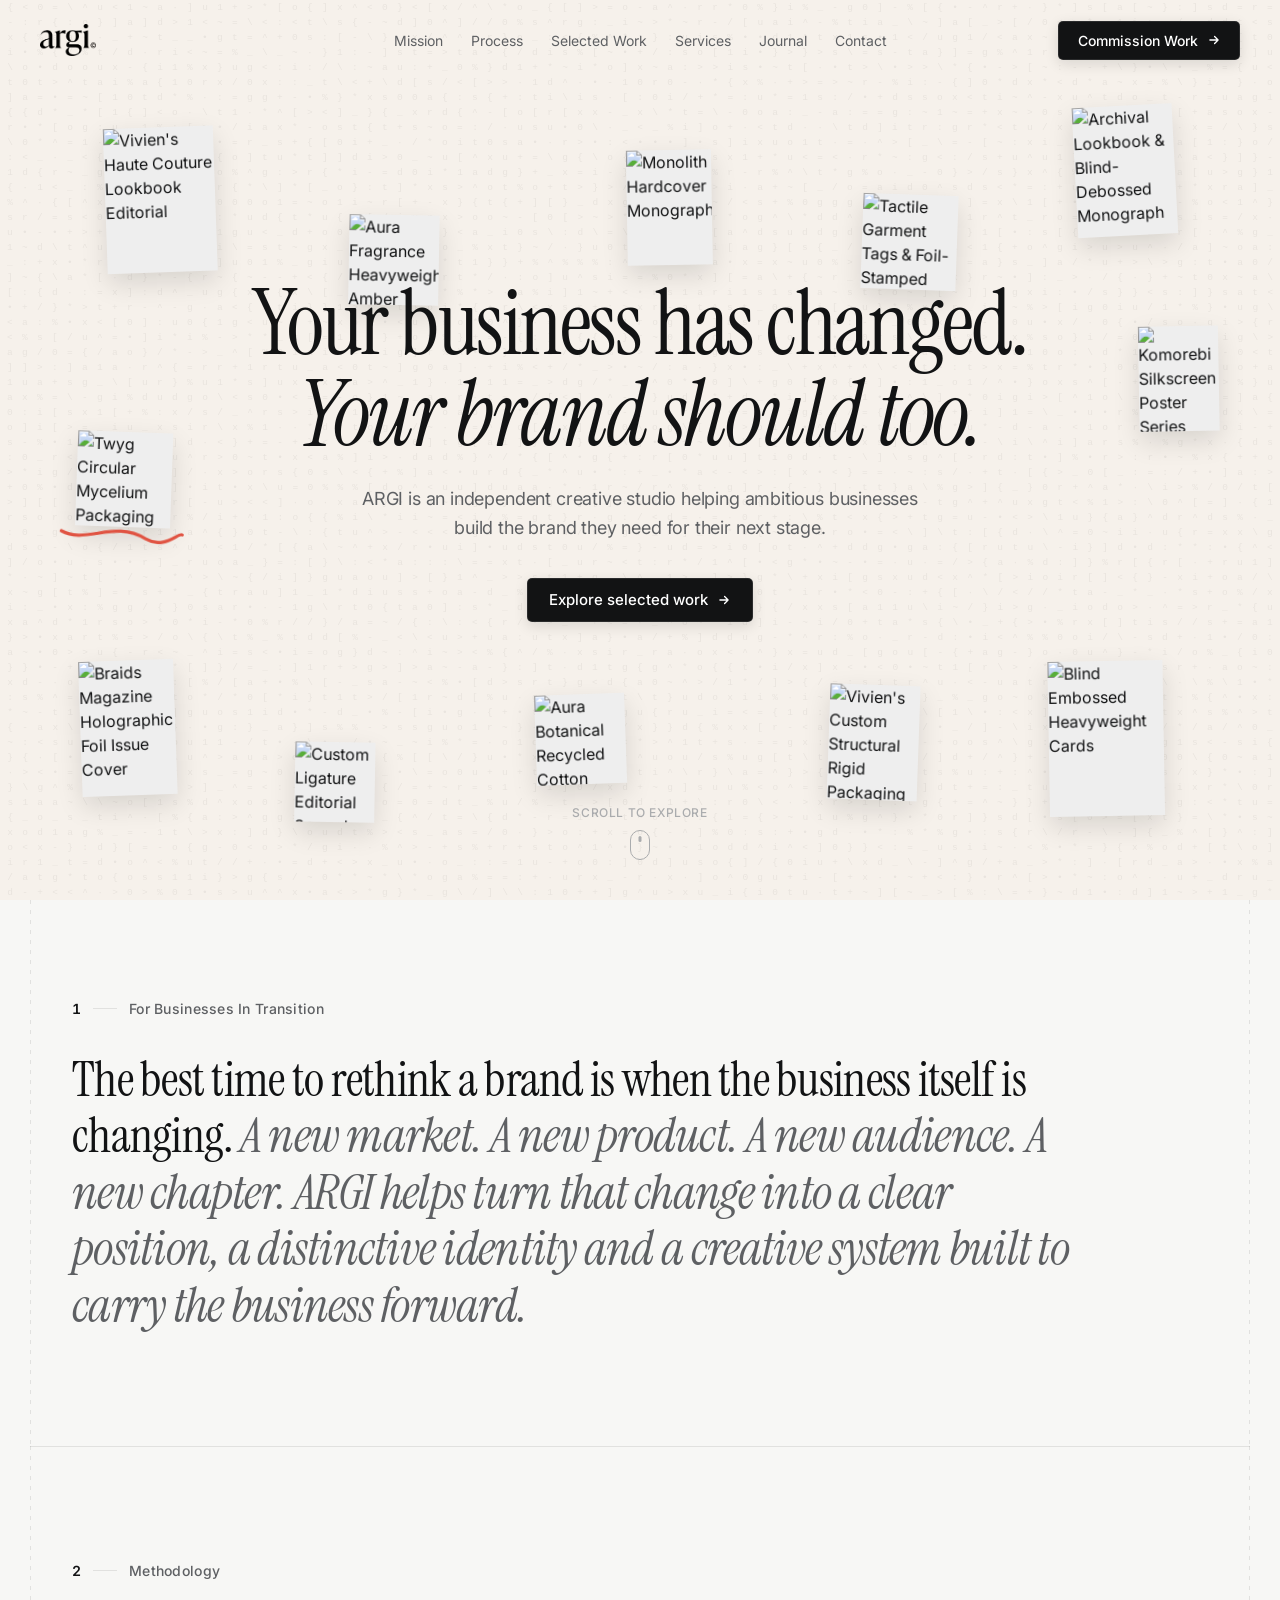
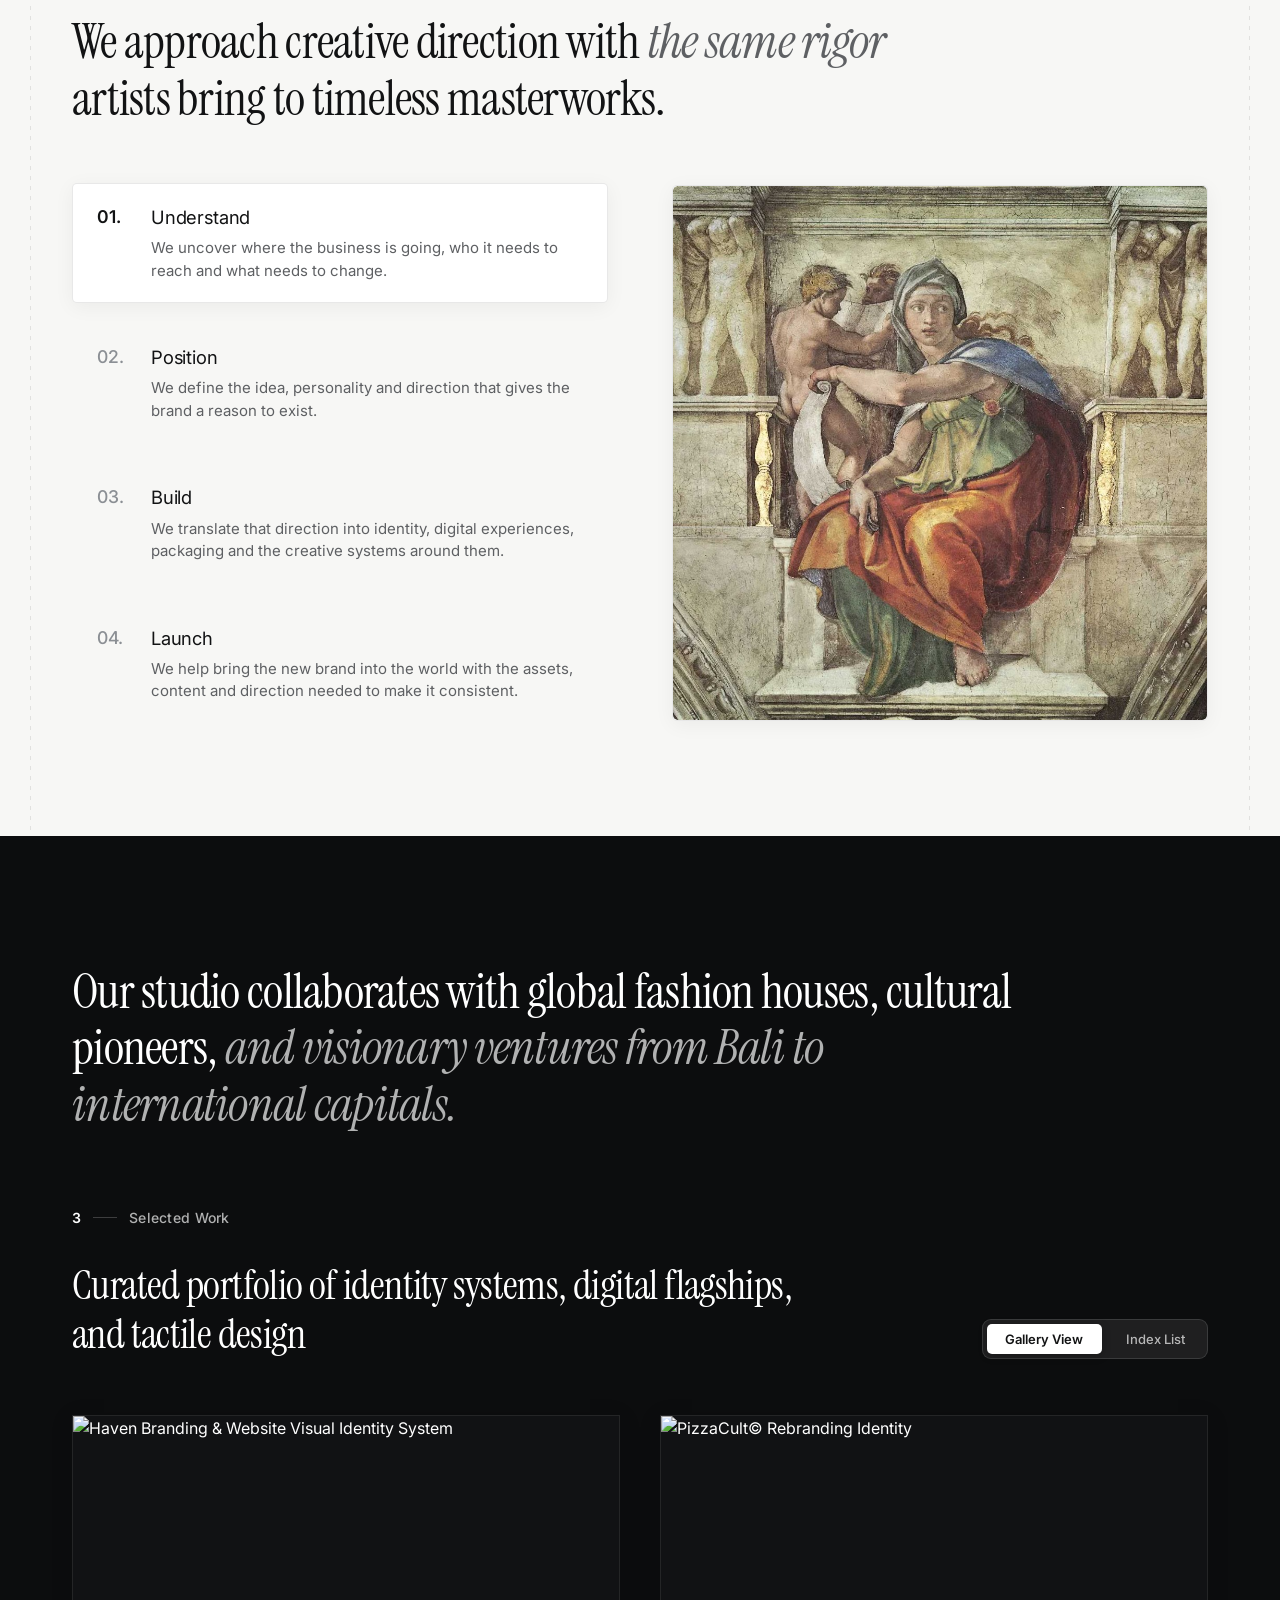
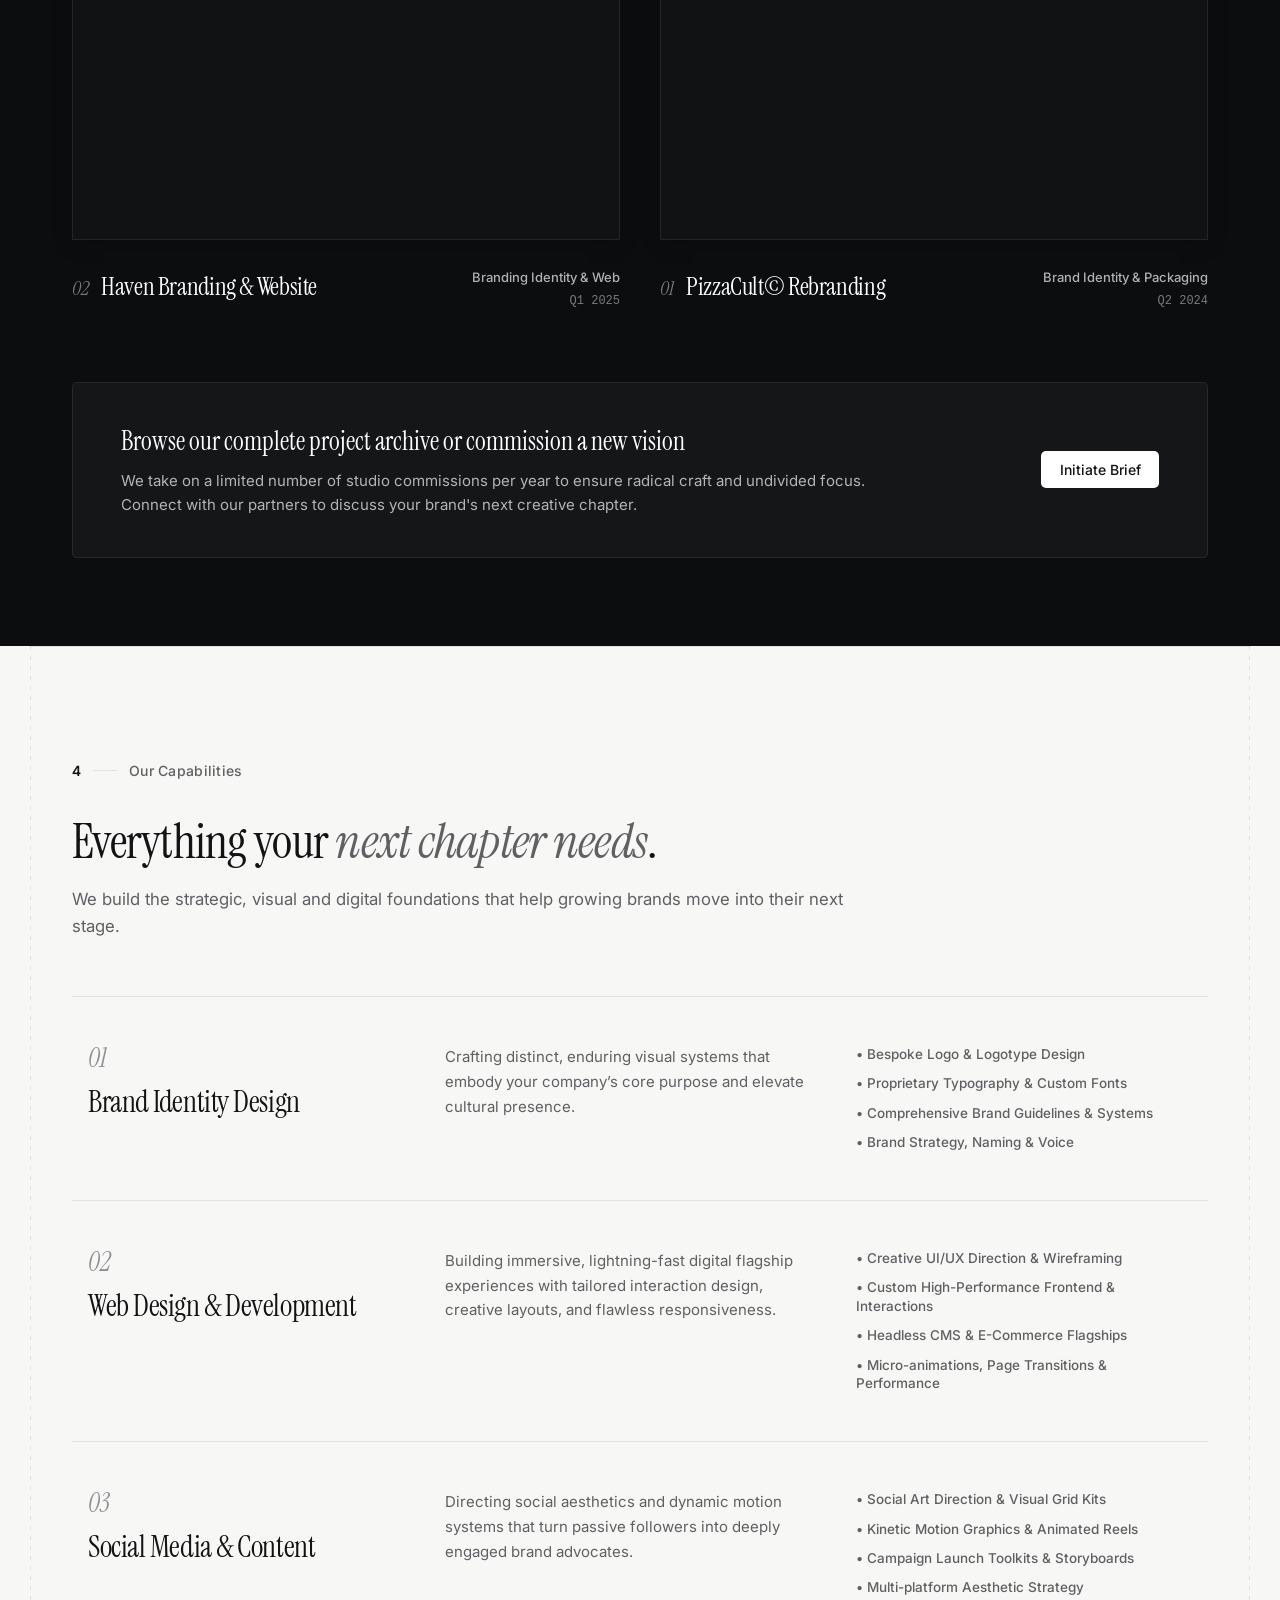
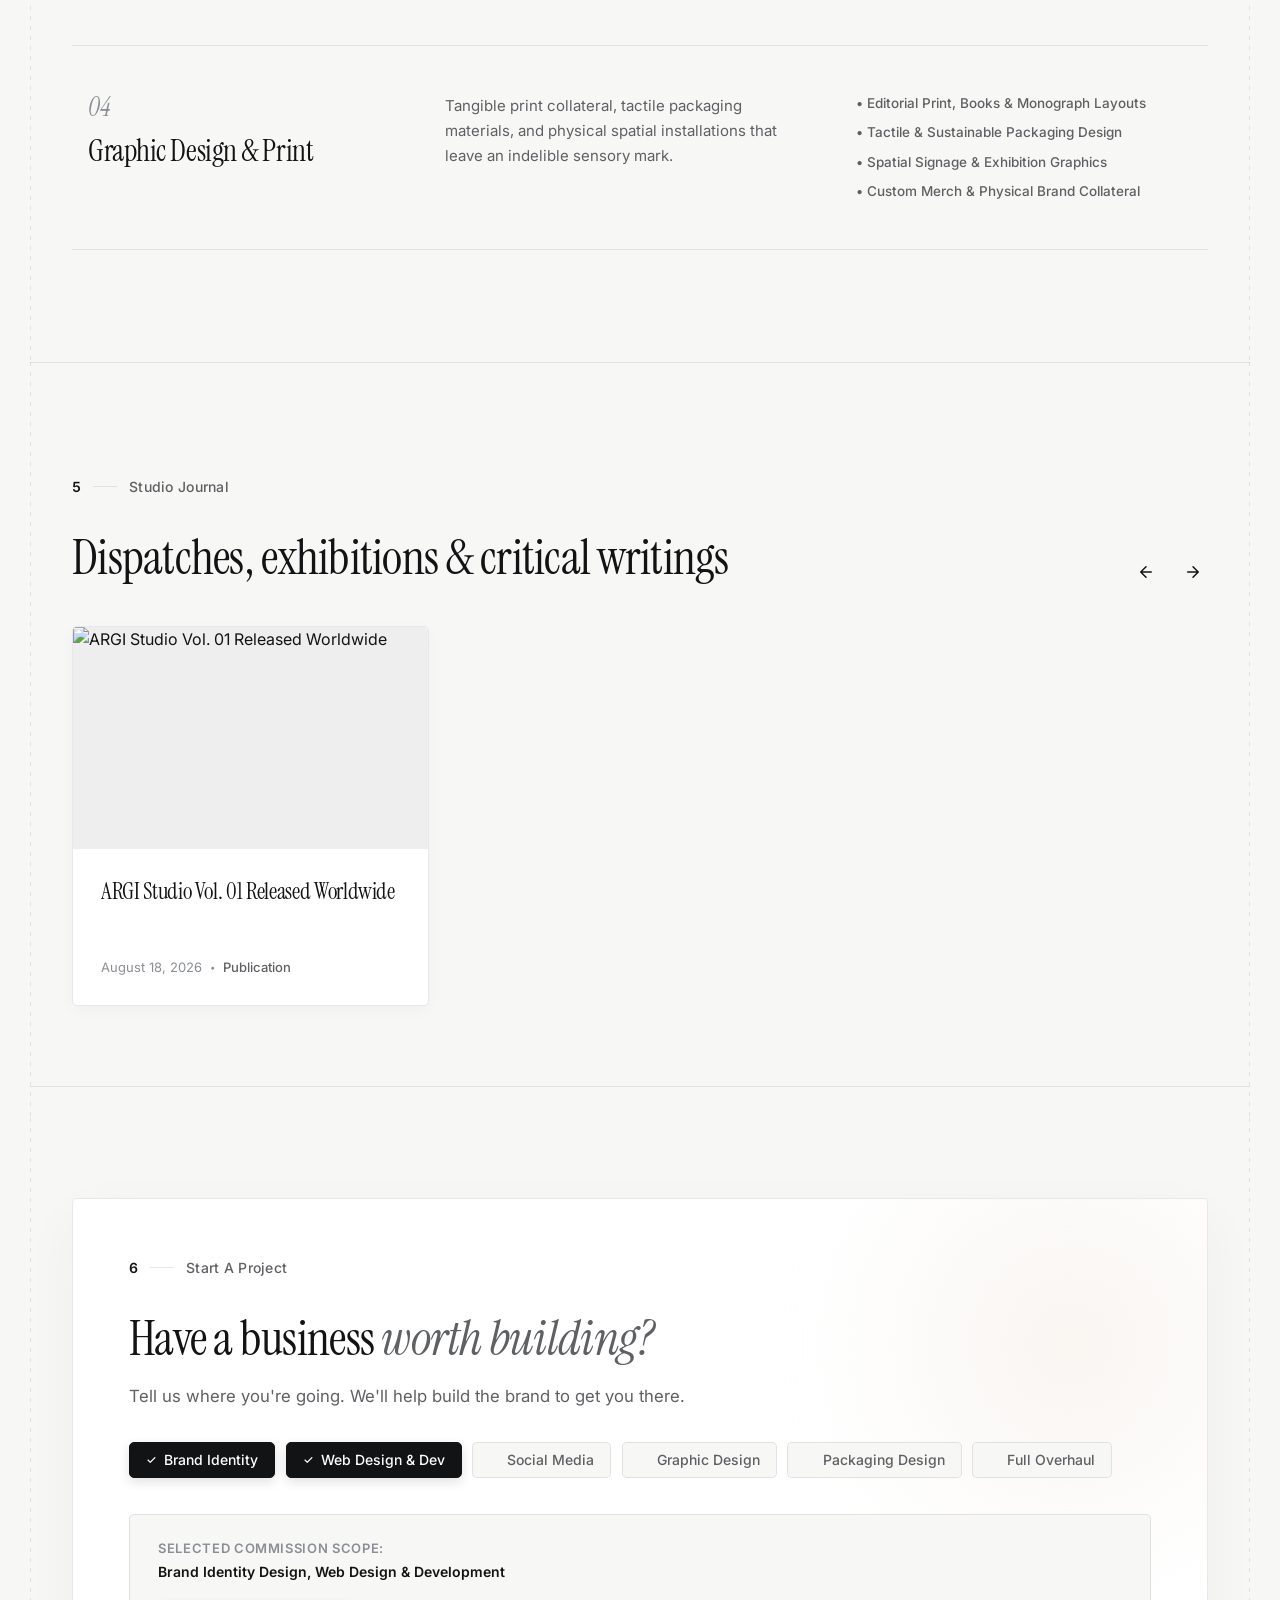
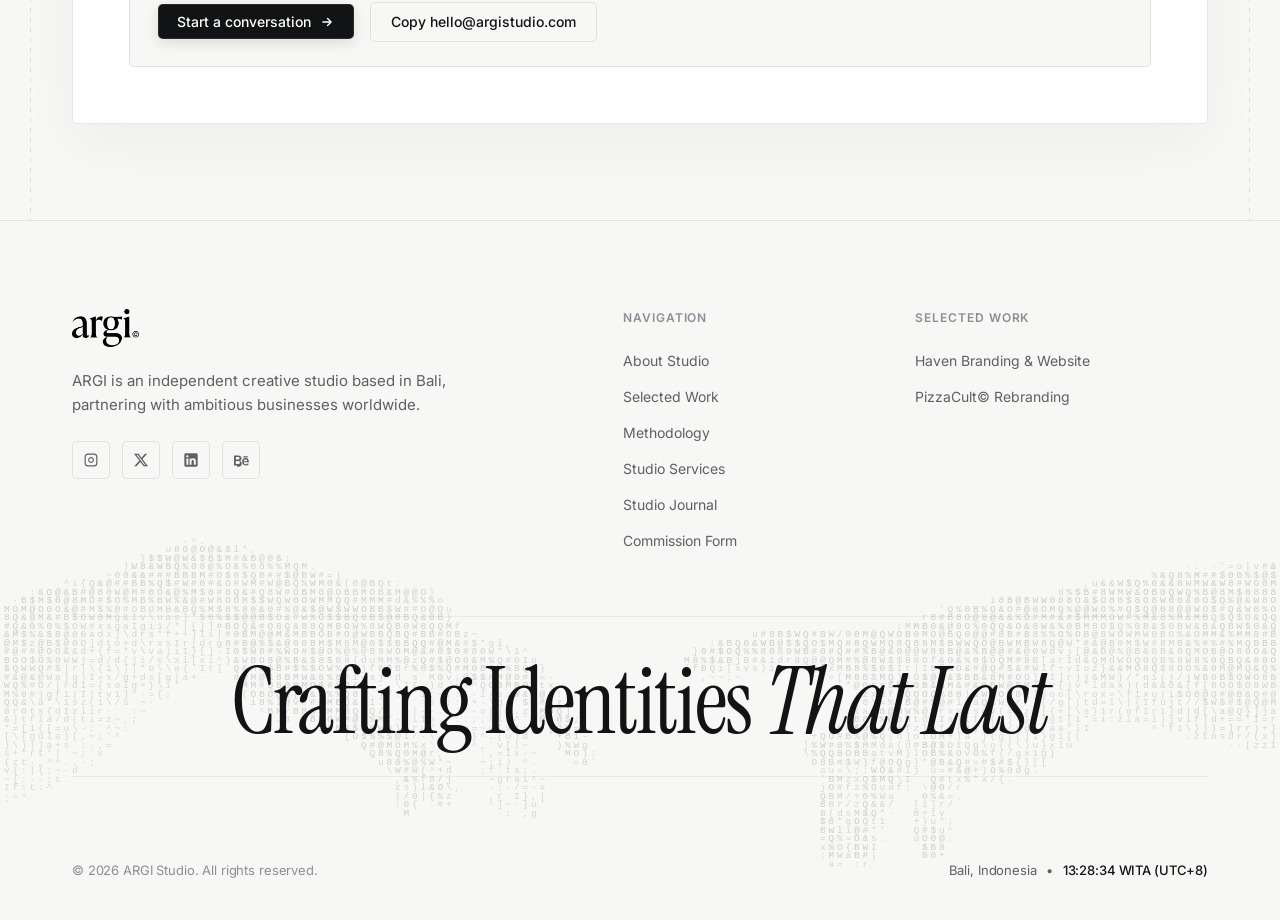
==== commit a9860aff: "Update Start a Project headline, sub-headline, CTA button, and global Footer copy" ====
--- a/index.html
+++ b/index.html
@@ -206,7 +206,7 @@
   </script>
 
   <!-- Stylesheet -->
-  <link rel="stylesheet" href="styles.css?v=20260901_4" />
+  <link rel="stylesheet" href="styles.css?v=20260901_5" />
 </head>
 <body>
   <!-- BESPOKE STUDIO INTRO PRELOADER (MINIMALIST SERIF & DUAL SHUTTER REVEAL) -->
@@ -819,10 +819,10 @@
                 </div>
 
                 <h2 class="workbench-title">
-                  Ready to architect <em class="serif-accent">your brand's</em> next chapter?
+                  Have a business <em class="serif-accent">worth building?</em>
                 </h2>
                 <p class="workbench-subtitle">
-                  Select the creative disciplines your project requires, then generate your bespoke commission brief:
+                  Tell us where you're going. We'll help build the brand to get you there.
                 </p>
 
                 <!-- Interactive Tag Selector Pills (Aligned with 4 Core Services) -->
@@ -855,7 +855,7 @@
                   </div>
                   <div class="workbench-actions-row">
                     <button type="button" class="btn btn-primary open-modal-btn" id="inquiryModalTriggerBtn">
-                      <span>Initiate Commission</span>
+                      <span>Start a conversation</span>
                       <svg class="btn-arrow" width="14" height="14" viewBox="0 0 16 16" fill="none">
                         <path d="M3.33334 8H12.6667M12.6667 8L8.66668 4M12.6667 8L8.66668 12" stroke="currentColor" stroke-width="1.5" stroke-linecap="round" stroke-linejoin="round"/>
                       </svg>
@@ -889,7 +889,7 @@
             <div class="footer-brand-logo-wrap">
               <img src="assets/logo.png" alt="ARGI Studio Logo" class="footer-brand-logo-img" />
             </div>
-            <p class="footer-subheadline">Directing progressive visual languages, bespoke identities, and resonant digital artifacts from Bali, Indonesia.</p>
+            <p class="footer-subheadline">ARGI is an independent creative studio based in Bali, partnering with ambitious businesses worldwide.</p>
             
             <!-- Social Icons -->
             <div class="footer-social-icons">
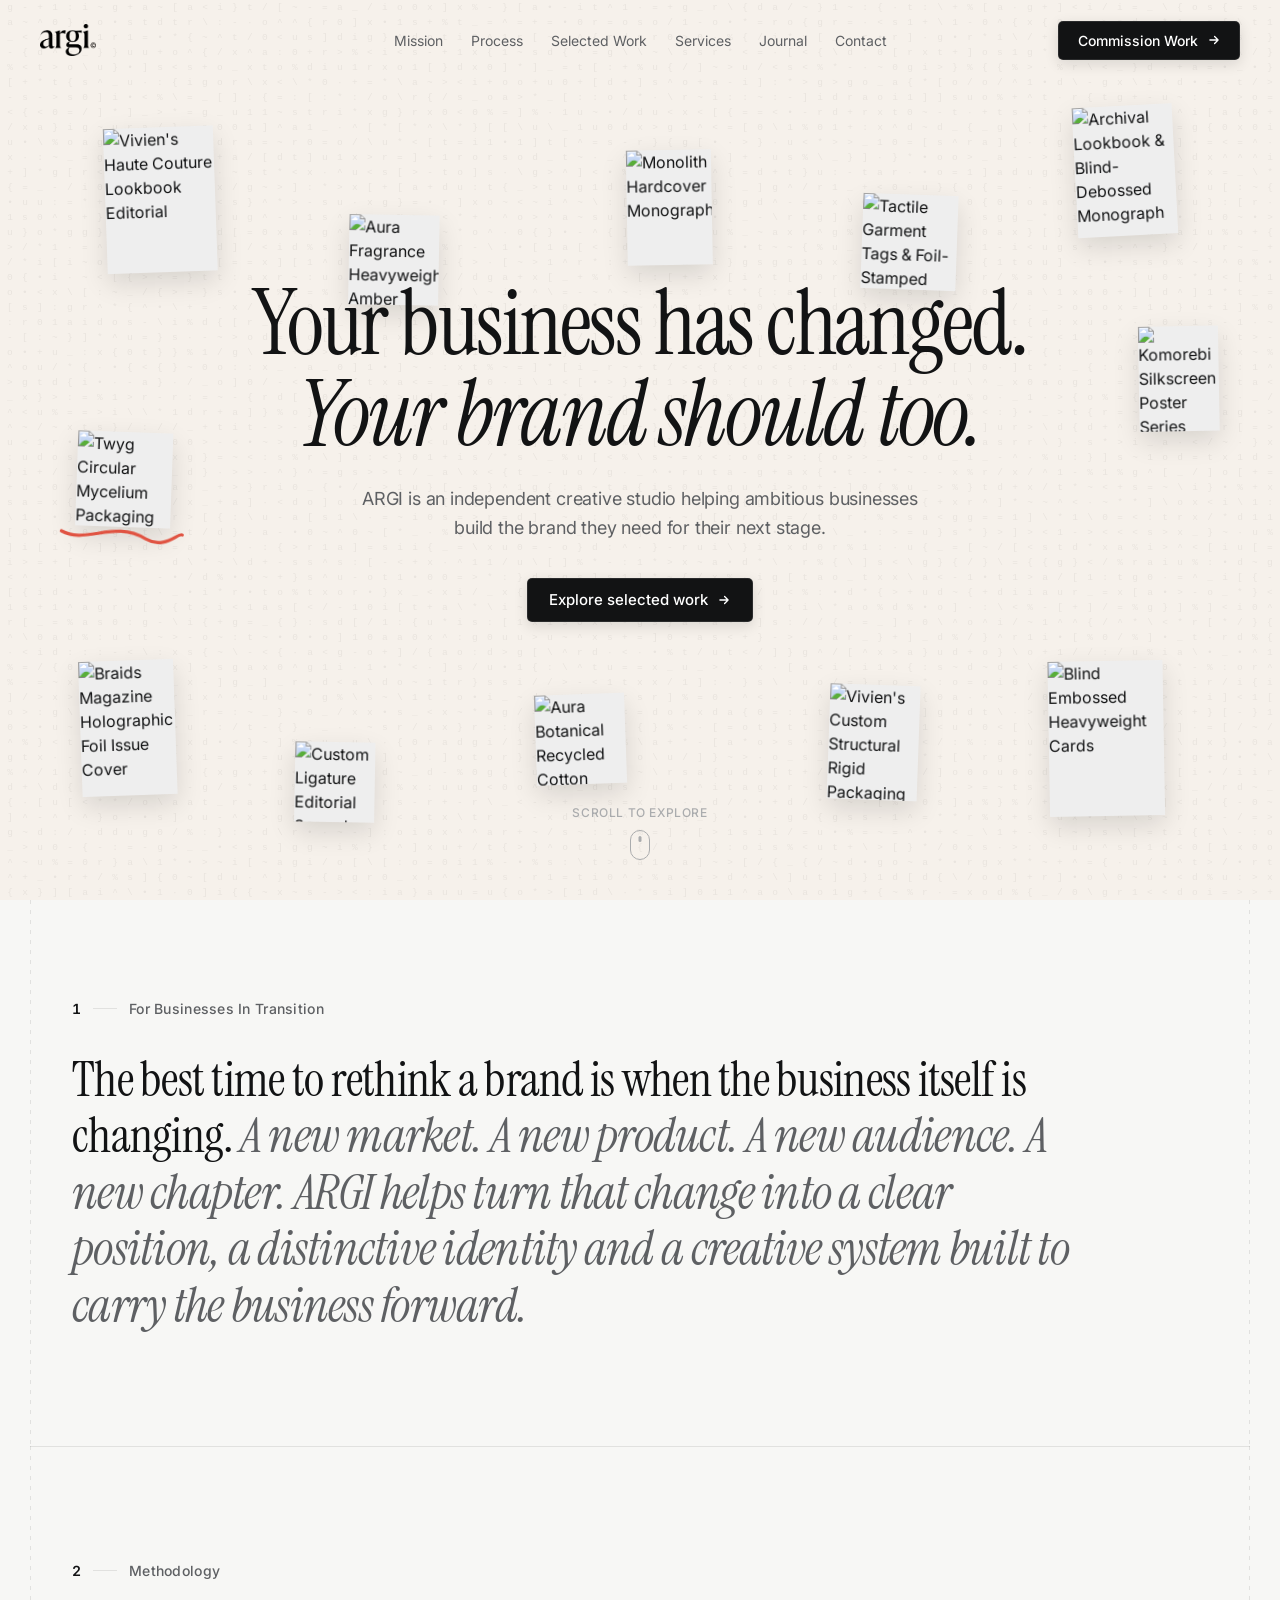
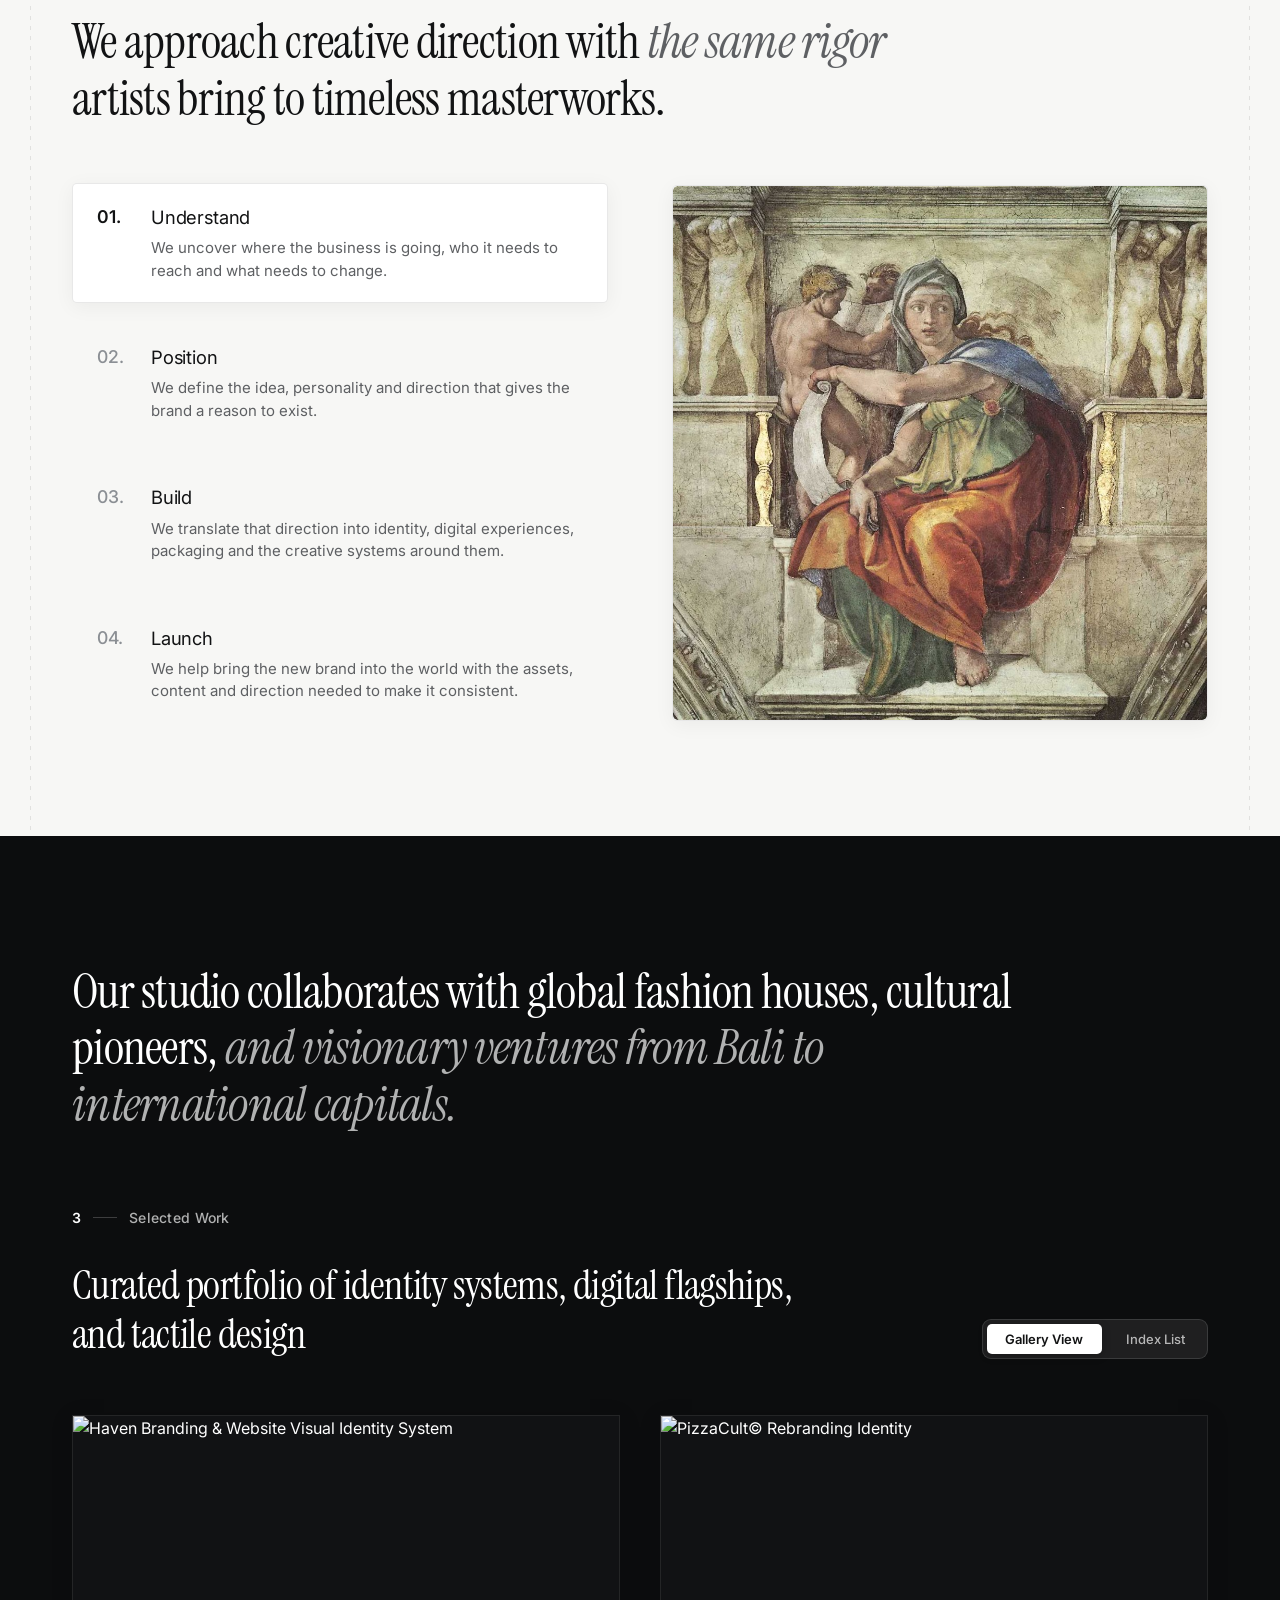
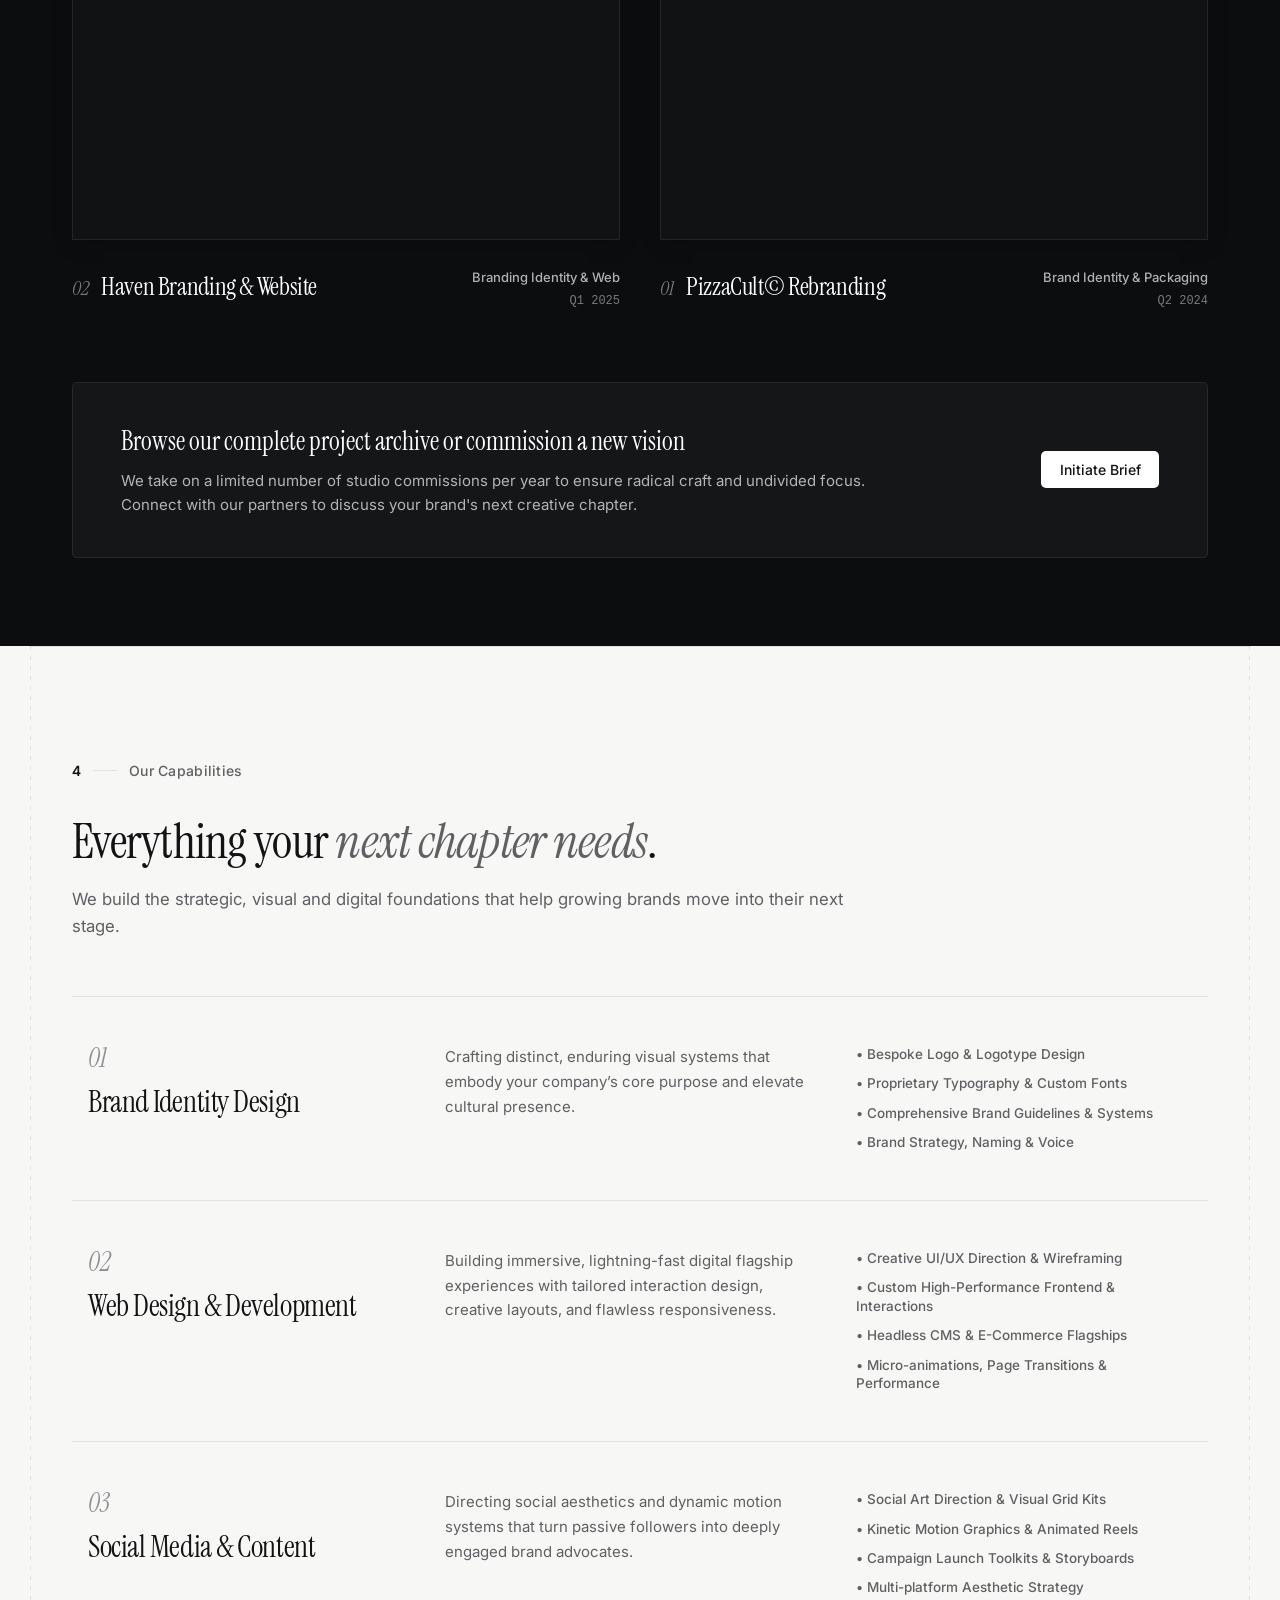
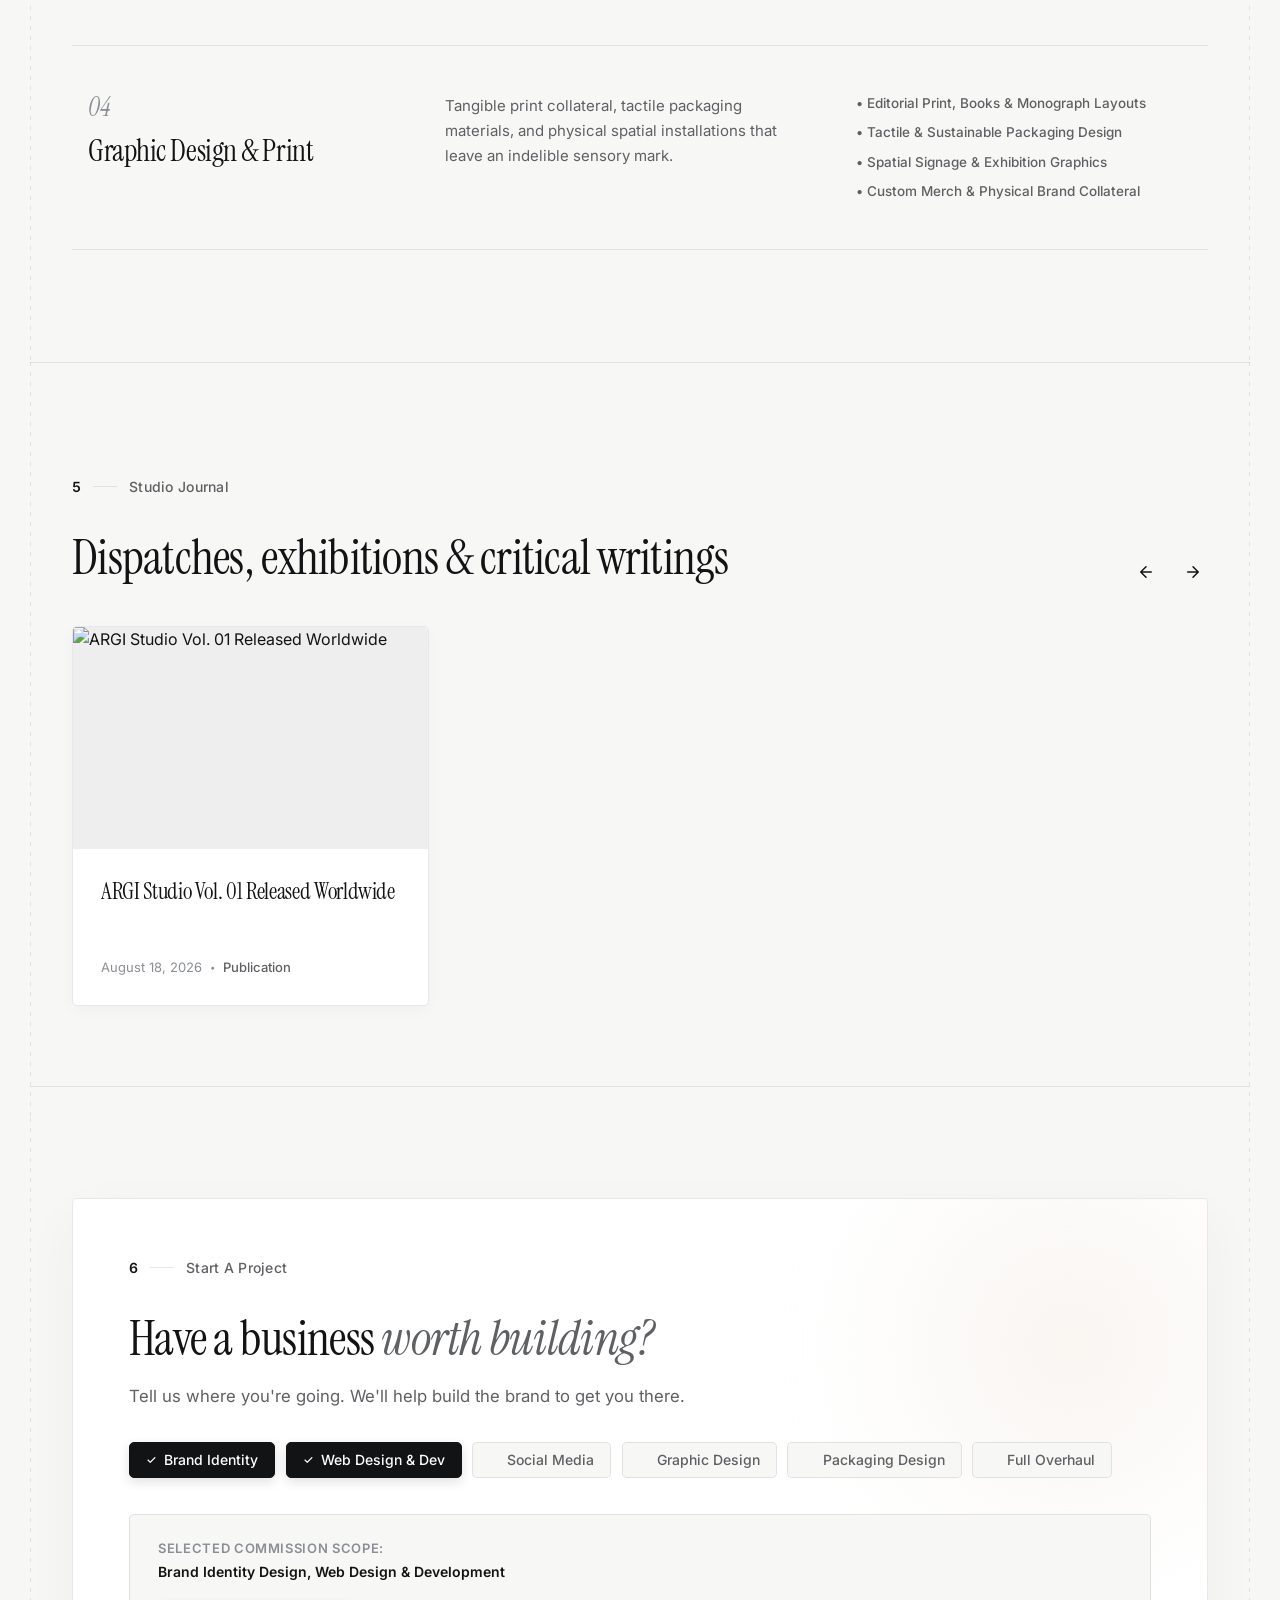
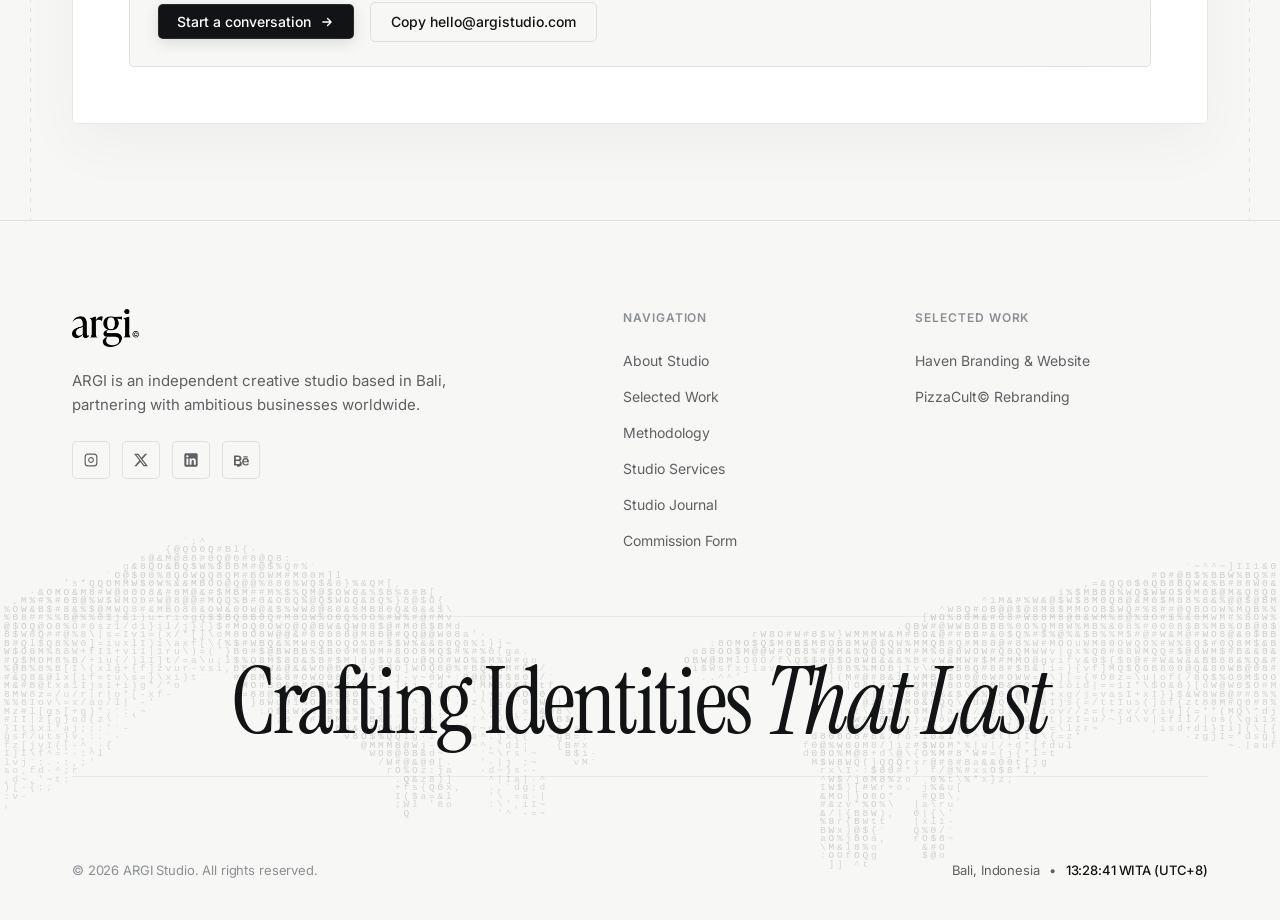
==== commit 7a3a16fb: "Update dark and light mode favicons with unstretched 1:1 square canvas for search engines" ====
--- a/index.html
+++ b/index.html
@@ -45,6 +45,8 @@
   <!-- Favicon Suite: Google Search & Universal Standard -->
   <link rel="icon" href="/favicon.ico" sizes="48x48" />
   <link rel="icon" type="image/svg+xml" href="/assets/favicon.svg" id="faviconTag" />
+  <link rel="icon" type="image/svg+xml" href="/assets/favicon-dark.svg" media="(prefers-color-scheme: dark)" />
+  <link rel="icon" type="image/svg+xml" href="/assets/favicon-light.svg" media="(prefers-color-scheme: light)" />
   <link rel="icon" type="image/png" sizes="48x48" href="/assets/favicon-48x48.png" />
   <link rel="icon" type="image/png" sizes="96x96" href="/assets/favicon-96x96.png" />
   <link rel="icon" type="image/png" sizes="192x192" href="/assets/favicon-192x192.png" />
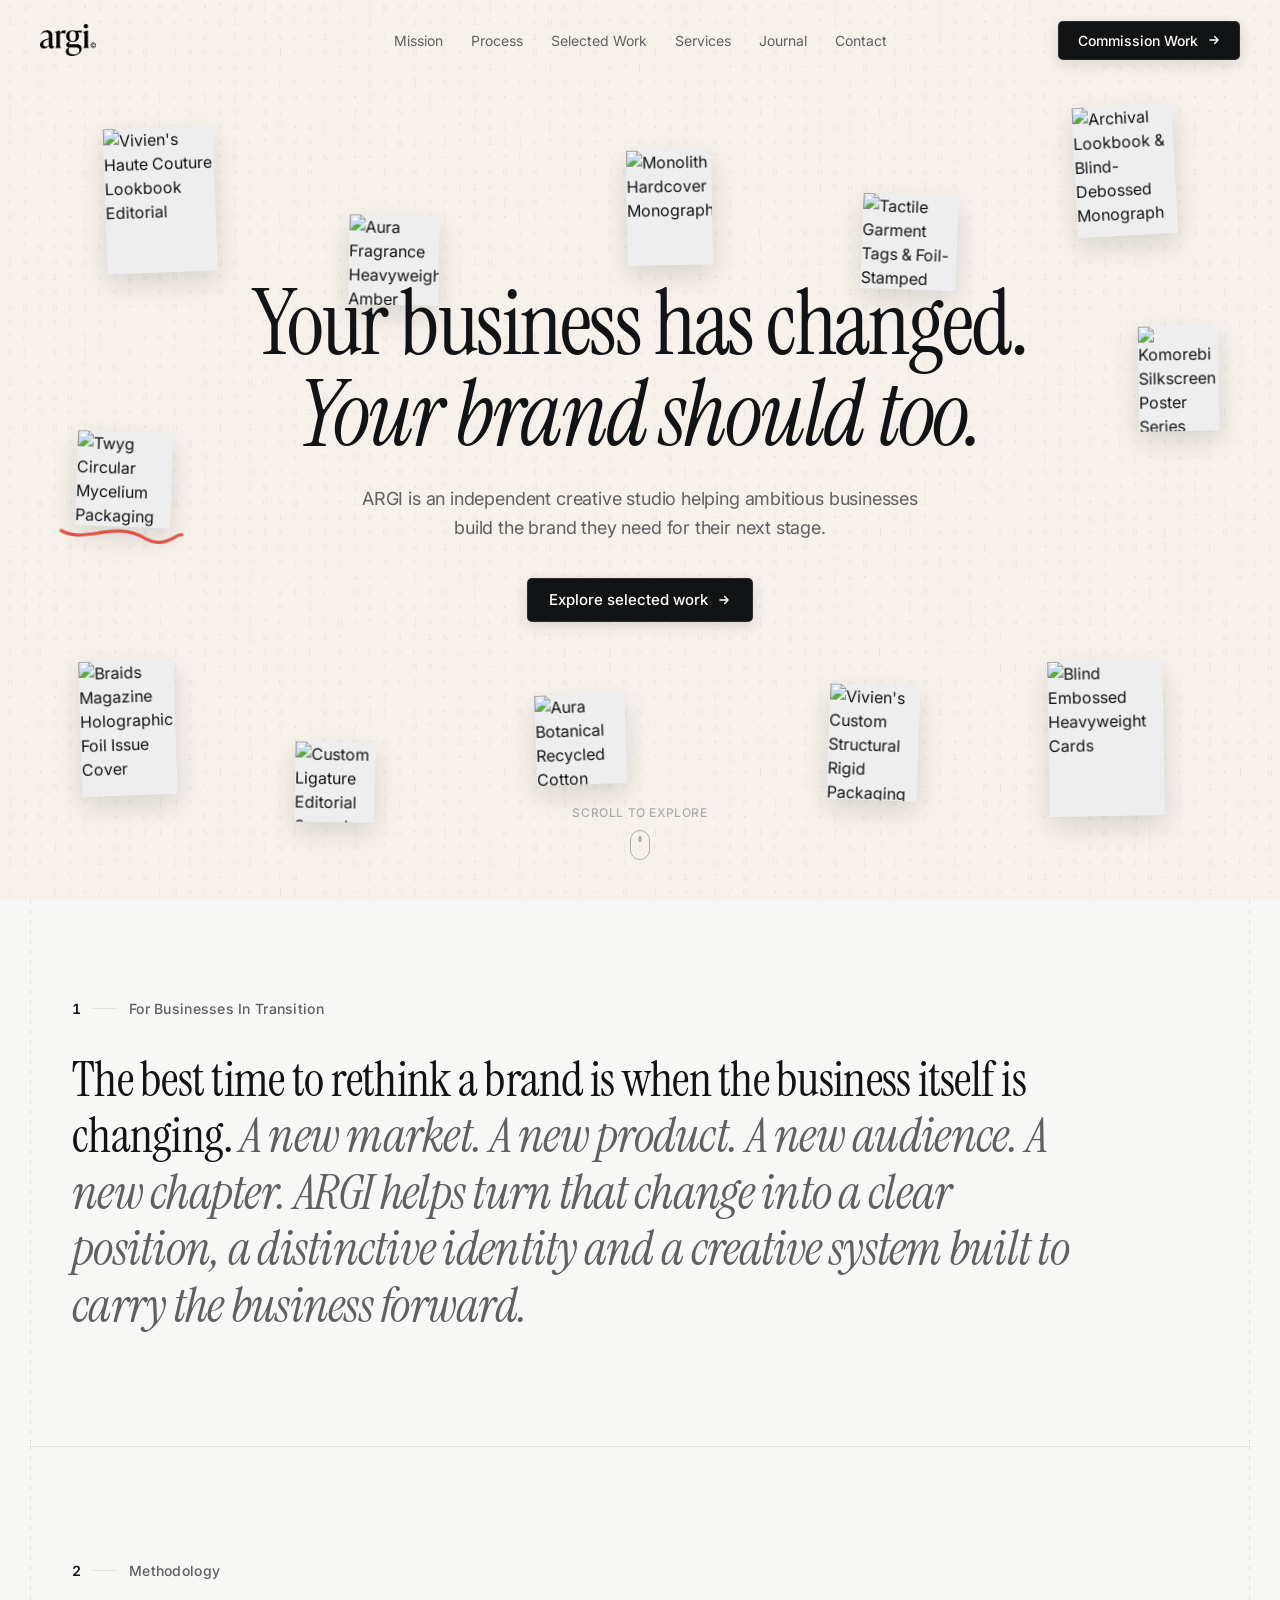
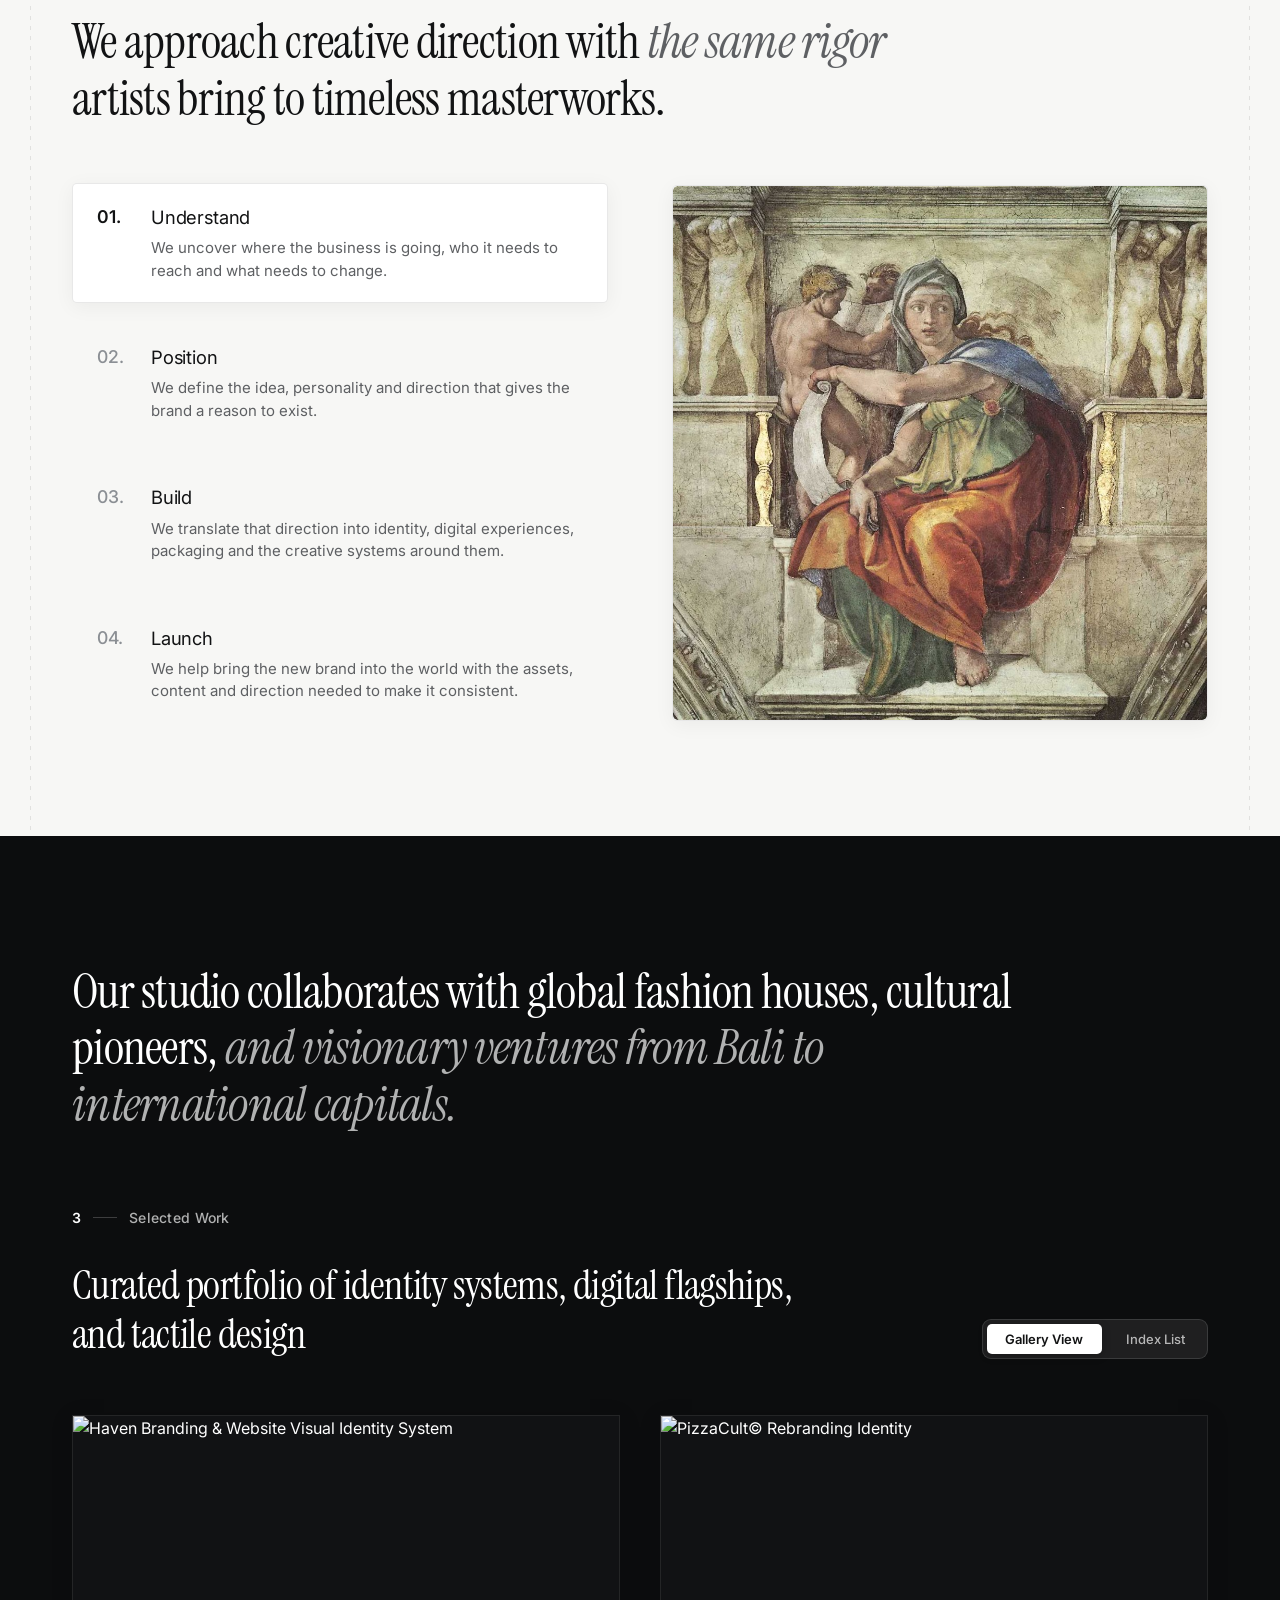
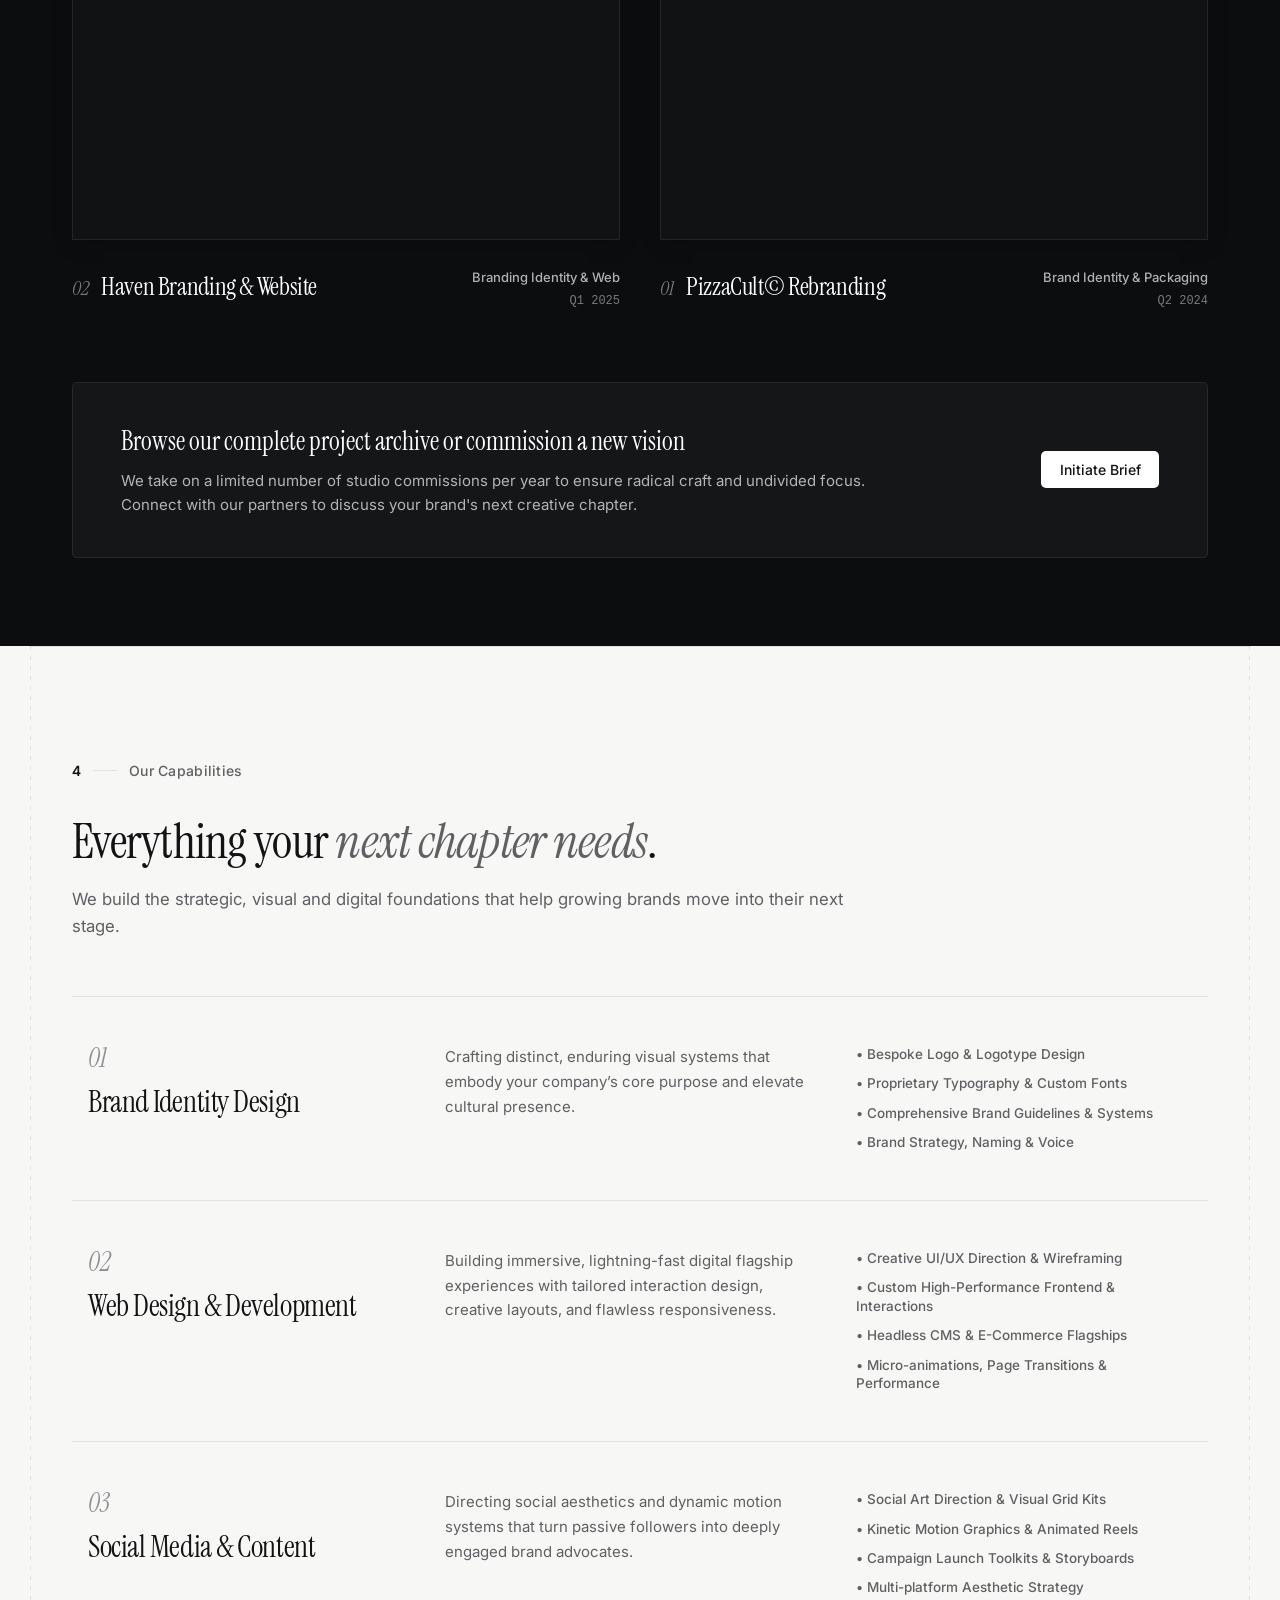
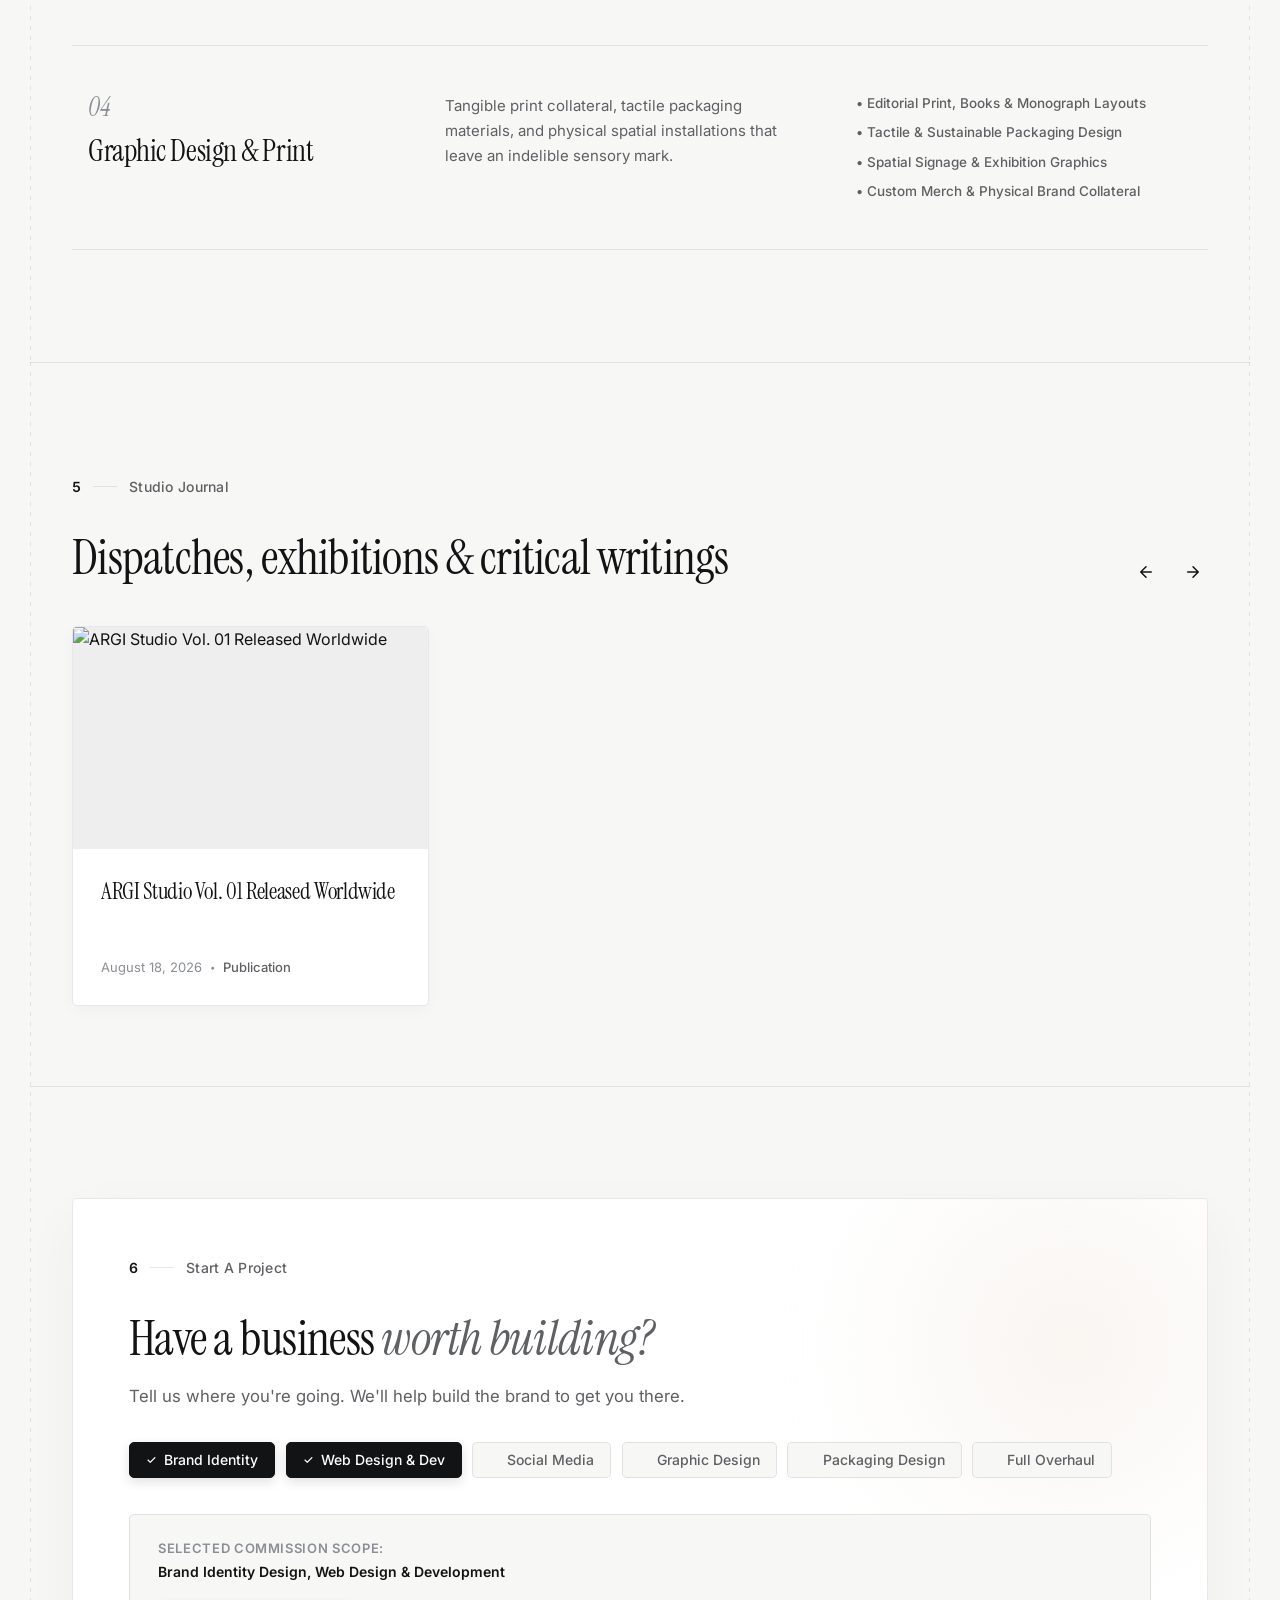
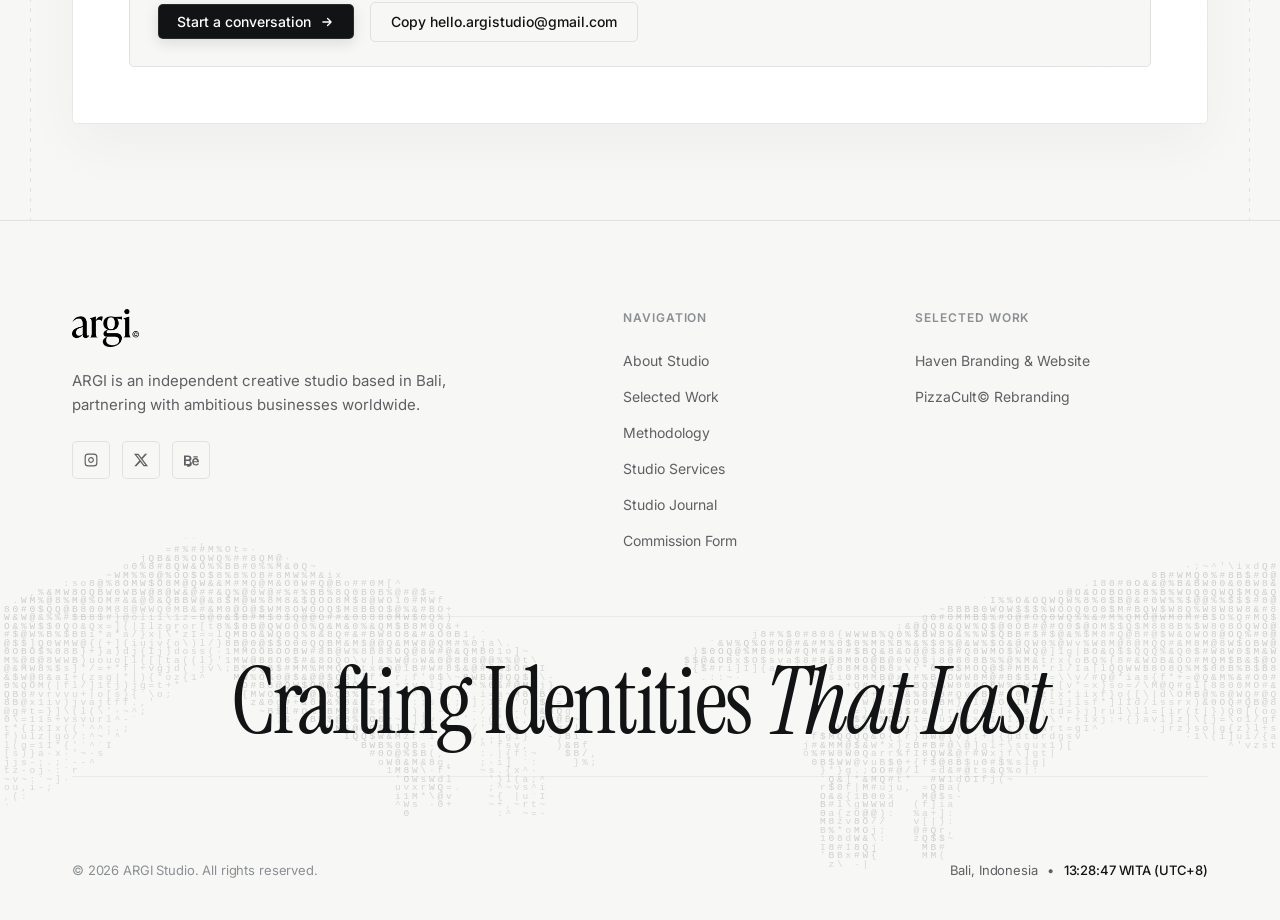
==== commit 4a87de17: "Remove LinkedIn buttons across site and update contact email to hello.argistudio@gmail.com" ====
--- a/index.html
+++ b/index.html
@@ -72,7 +72,7 @@
         },
         "image": "https://argistudio.com/assets/og-image.jpg",
         "description": "ARGI Studio is an independent Brand Identity Studio and Web Design & Development agency in Bali, Indonesia. Specializing in startup brand identity design, minimalist bespoke e-commerce web design, luxury typography, and tactile packaging.",
-        "email": "hello@argistudio.com",
+        "email": "hello.argistudio@gmail.com",
         "priceRange": "$$$$",
         "currenciesAccepted": "USD, EUR, AUD, SGD, IDR",
         "paymentAccepted": "Bank Transfer, Stripe, Wise",
@@ -152,7 +152,6 @@
         },
         "sameAs": [
           "https://www.instagram.com/",
-          "https://www.linkedin.com/",
           "https://twitter.com/",
           "https://www.behance.net/"
         ]
@@ -198,7 +197,7 @@
             "name": "How can I commission a project with ARGI Studio?",
             "acceptedAnswer": {
               "@type": "Answer",
-              "text": "You can submit your project brief through the interactive Commission Brief builder at https://argistudio.com/#contact or send an inquiry to hello@argistudio.com."
+              "text": "You can submit your project brief through the interactive Commission Brief builder at https://argistudio.com/#contact or send an inquiry to hello.argistudio@gmail.com."
             }
           }
         ]
@@ -863,7 +862,7 @@
                       </svg>
                     </button>
                     <button type="button" class="btn btn-outline copy-email-btn" id="copyEmailBtn">
-                      <span id="copyEmailText">Copy hello@argistudio.com</span>
+                      <span id="copyEmailText">Copy hello.argistudio@gmail.com</span>
                     </button>
                   </div>
                 </div>
@@ -907,11 +906,6 @@
                   <path d="M15.7508 0.449219H18.8175L12.1175 8.10755L20 18.5267H13.8283L8.995 12.2067L3.46333 18.5267H0.395L7.56167 10.3351L0 0.450052H6.32833L10.6975 6.22672L15.7508 0.449219ZM14.675 16.6917H16.3742L5.405 2.18839H3.58167L14.675 16.6917Z"/>
                 </svg>
               </a>
-              <a href="https://linkedin.com" target="_blank" rel="noopener noreferrer" class="social-circle-btn" aria-label="LinkedIn">
-                <svg width="14" height="14" viewBox="0 0 20 21" fill="currentColor">
-                  <path d="M17.7773 0.488281C19.0046 0.488281 20 1.48364 20 2.71094V18.2656C20 19.4929 19.0046 20.4883 17.7773 20.4883H2.22266C0.995357 20.4883 0 19.4929 0 18.2656V2.71094C0 1.48364 0.995357 0.488281 2.22266 0.488281H17.7773ZM3.06641 17.71H6.04883V8.08105H3.06641V17.71ZM13.7197 7.78613C11.6763 7.78613 10.8164 9.37793 10.8164 9.37793V8.08105H7.95605V17.71H10.8164V12.6553C10.8164 11.3009 11.4395 10.4952 12.6328 10.4951C13.7298 10.4951 14.2568 11.2693 14.2568 12.6553V17.71H17.2246V11.6133C17.2246 9.03375 15.7621 7.78621 13.7197 7.78613ZM4.54395 3.26562C3.5697 3.26562 2.78027 4.06168 2.78027 5.04297C2.7804 6.02415 3.56978 6.81934 4.54395 6.81934C5.51798 6.81918 6.30651 6.02406 6.30664 5.04297C6.30664 4.06177 5.51806 3.26578 4.54395 3.26562Z"/>
-                </svg>
-              </a>
               <a href="https://behance.net" target="_blank" rel="noopener noreferrer" class="social-circle-btn" aria-label="Behance">
                 <svg width="15" height="15" viewBox="0 0 24 24" fill="currentColor">
                   <path d="M22 7h-7v-2h7v2zm1.726 10c-.442 1.297-2.029 3-5.101 3-4.108 0-5.625-3.08-5.625-5.918 0-3.328 1.954-6.082 5.642-6.082 3.652 0 5.166 2.684 5.166 5.627 0 .506-.057 1.055-.078 1.234h-8.081c.074 1.83 1.258 3.255 3.328 3.255 1.574 0 2.457-.693 2.871-1.637l1.878.521zm-7.986-3.834h5.276c-.074-1.523-.974-2.584-2.585-2.584-1.61 0-2.593 1.03-2.691 2.584zm-10.74 6.834h-5v-16h6.059c3.923 0 5.941 1.764 5.941 4.791 0 1.768-.888 3.218-2.399 3.905 1.865.65 2.899 2.274 2.899 4.397 0 3.513-2.615 4.907-7.5 4.907zm-2.091-9.619h2.955c1.785 0 3.004-.619 3.004-2.128 0-1.464-1.129-2.008-2.766-2.008h-3.193v4.136zm0 2.235v4.981h3.336c2.051 0 3.284-.668 3.284-2.428 0-1.896-1.373-2.553-3.359-2.553h-3.261z"/>
@@ -1022,7 +1016,7 @@
           <div class="form-group">
             <div class="preview-header-row">
               <label class="form-label">Generated Email Template</label>
-              <span class="preview-hint">Auto-formatted for hello@argistudio.com</span>
+              <span class="preview-hint">Auto-formatted for hello.argistudio@gmail.com</span>
             </div>
             <div class="brief-preview-box">
               <pre class="brief-pre-text" id="briefPreText"></pre>
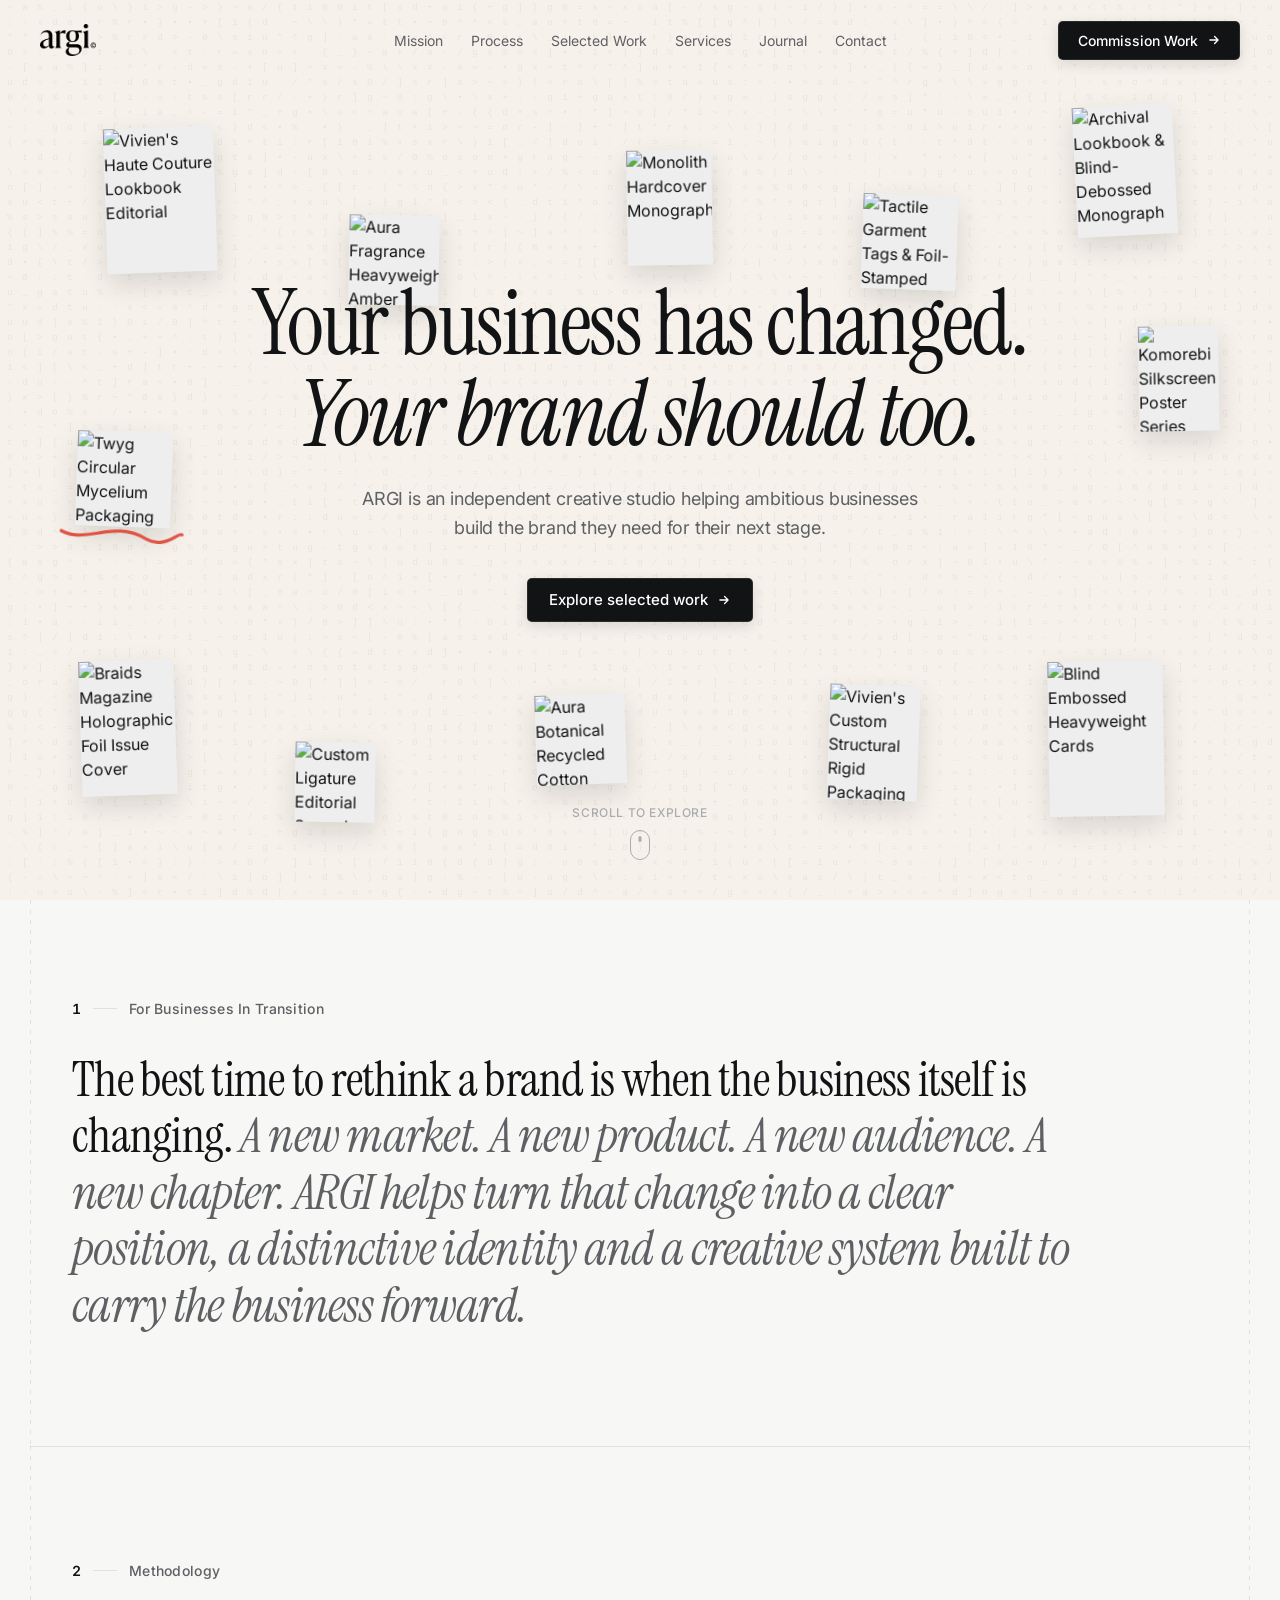
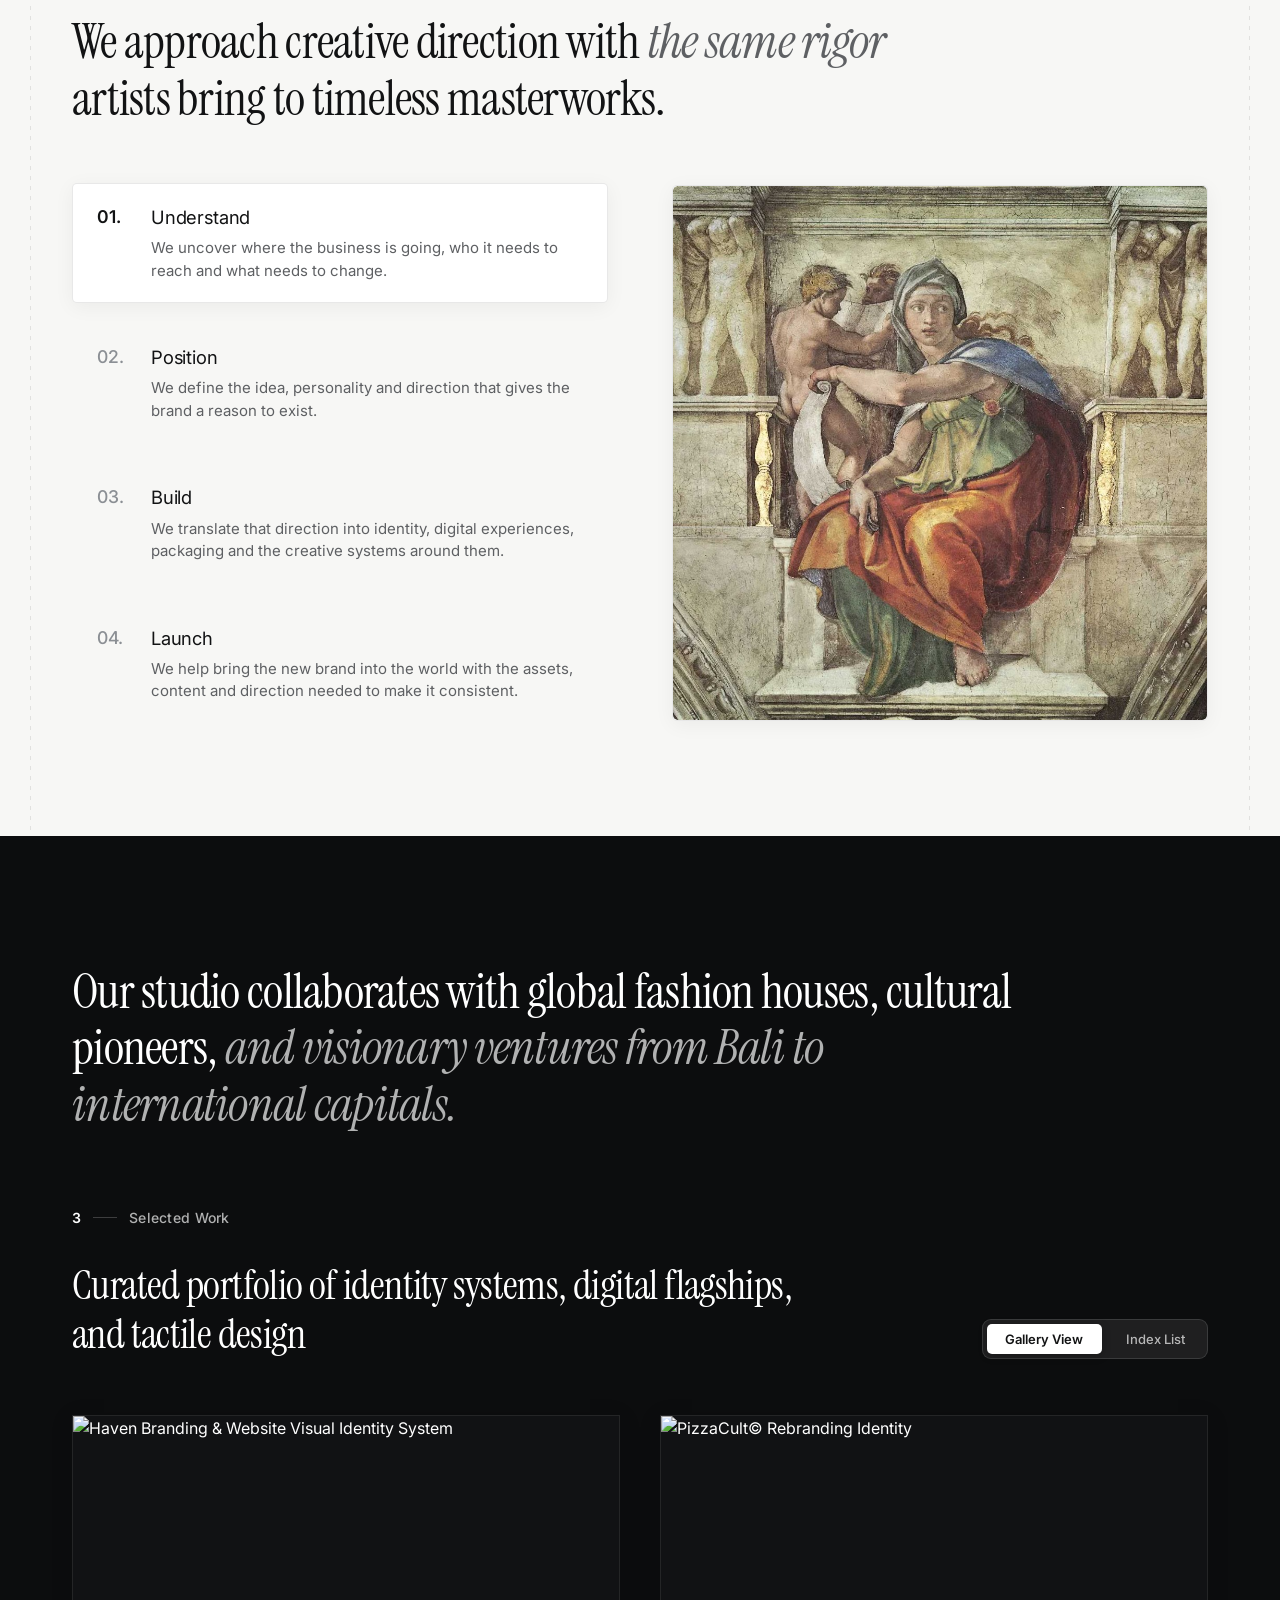
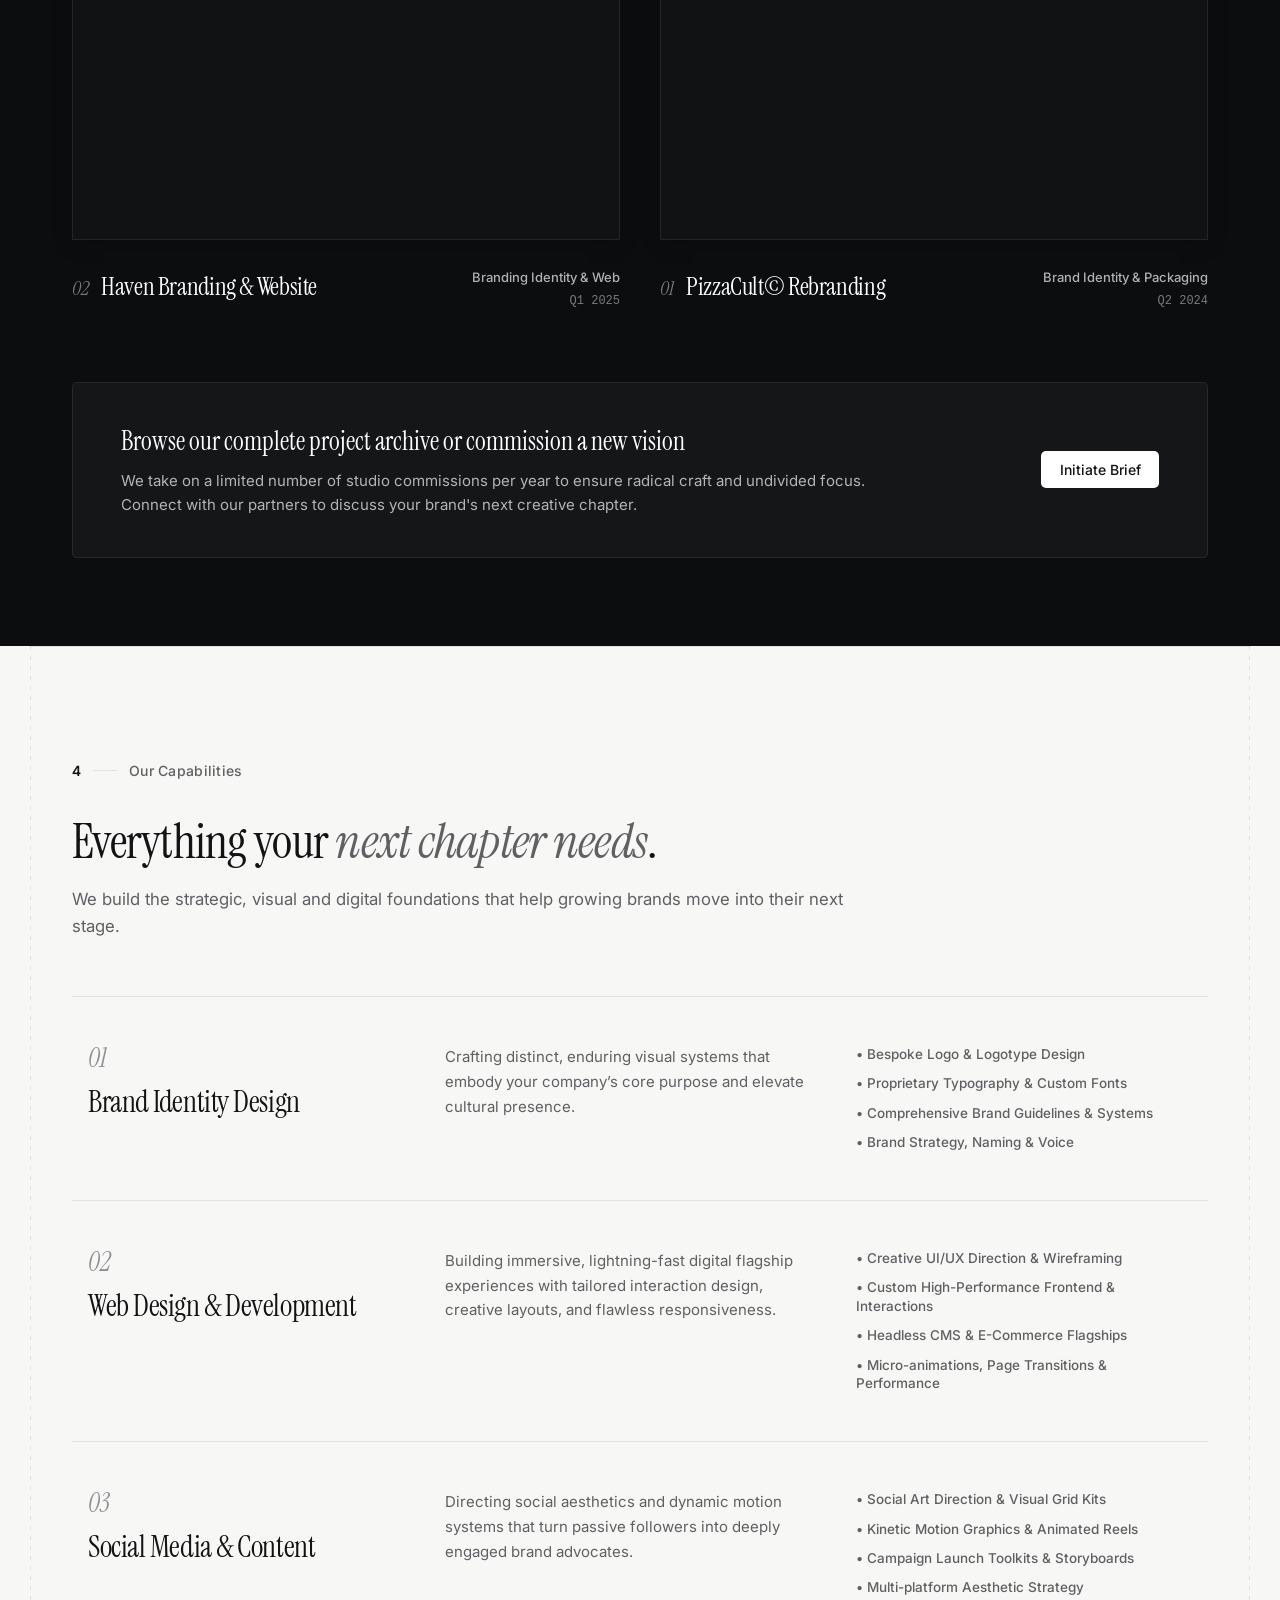
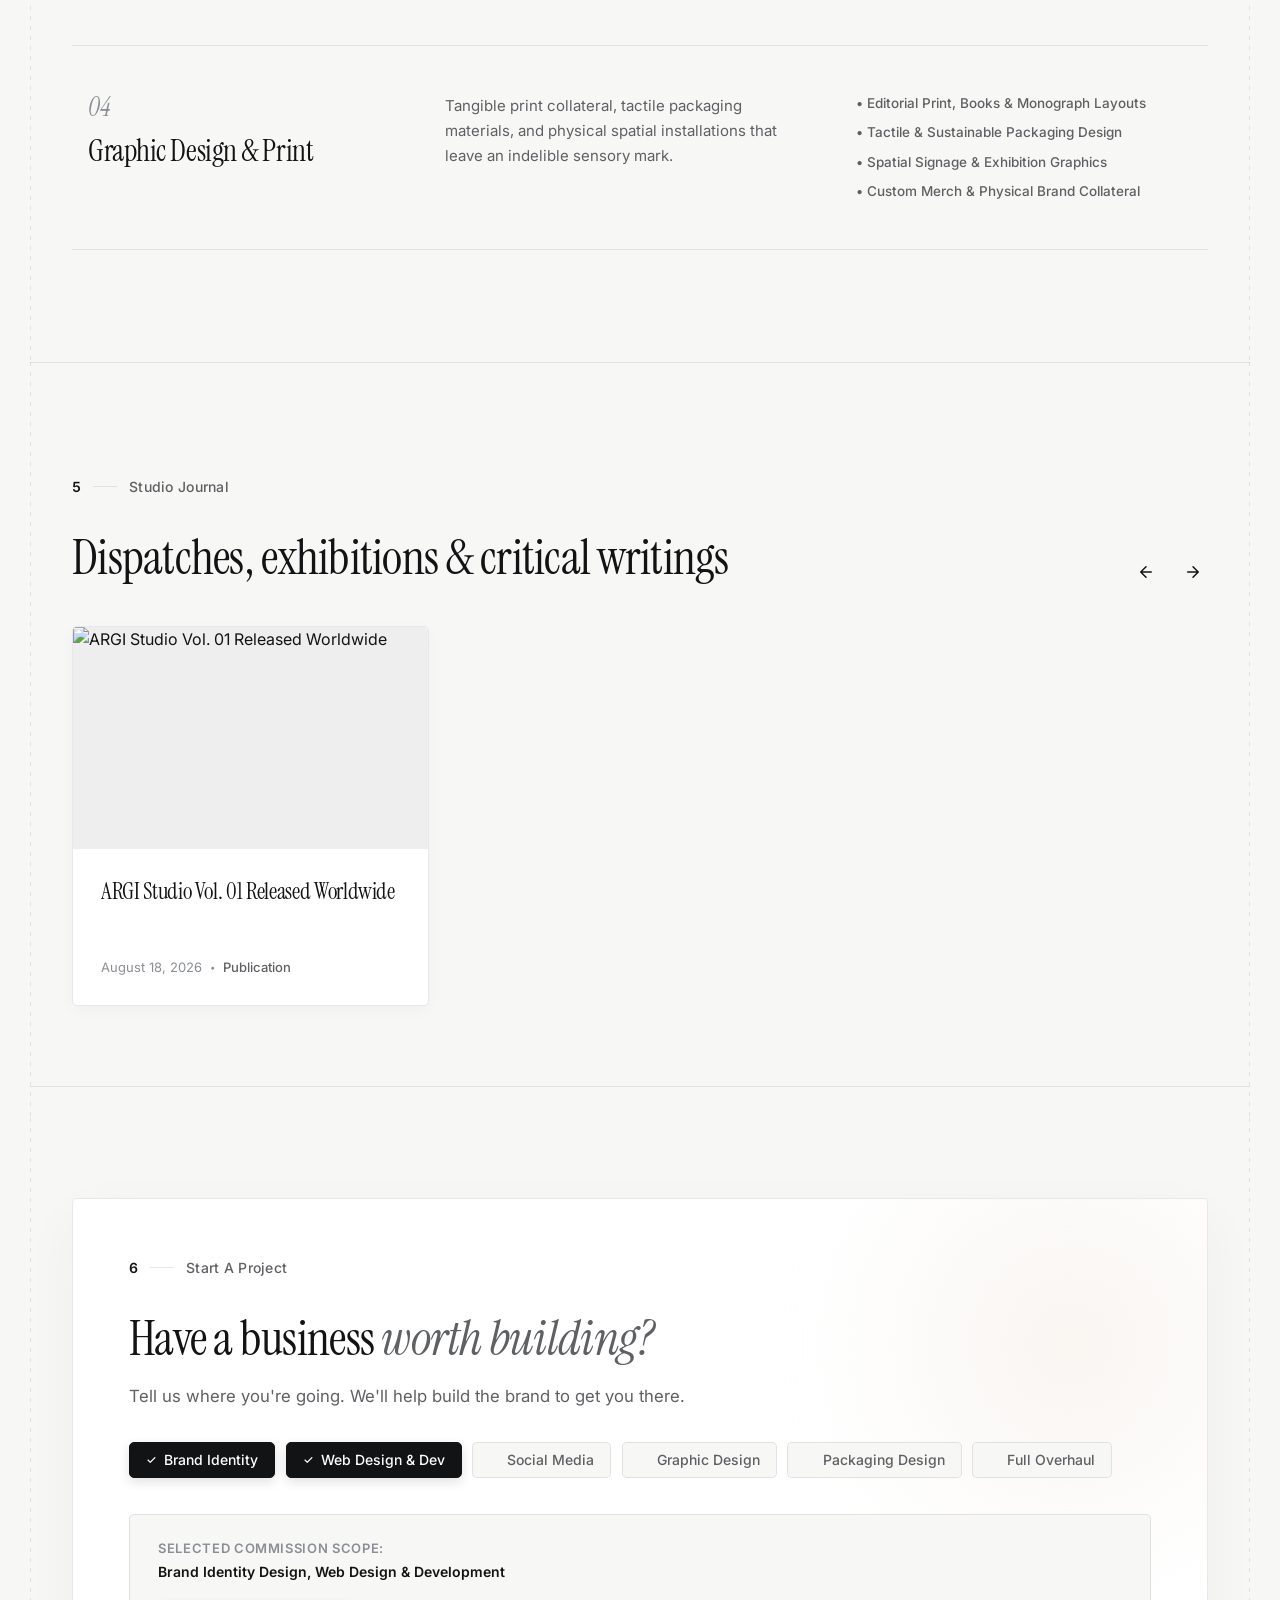
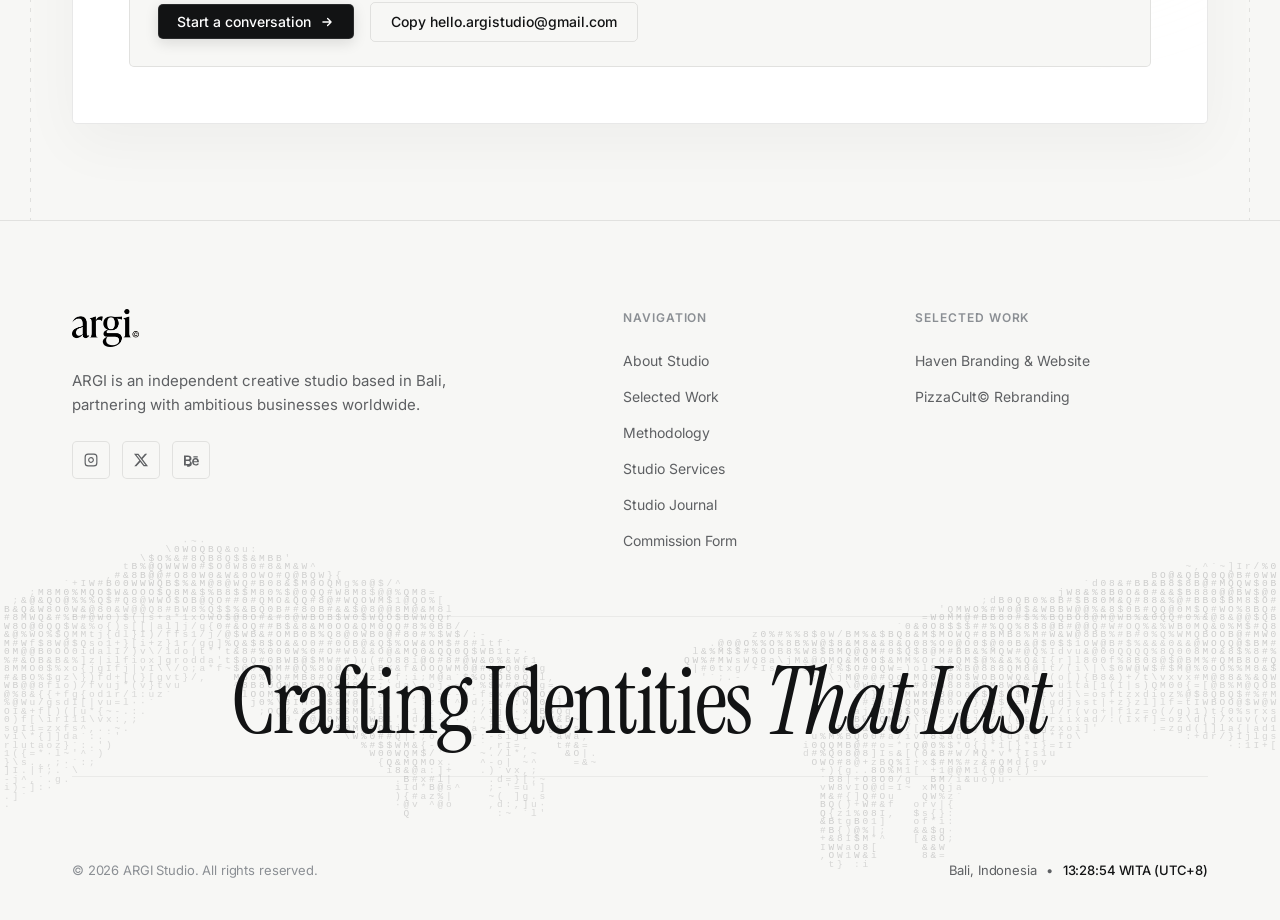
==== commit e0e13d7a: "Bump script and style asset versions and add no-cache headers to prevent stale email display" ====
--- a/index.html
+++ b/index.html
@@ -207,7 +207,7 @@
   </script>
 
   <!-- Stylesheet -->
-  <link rel="stylesheet" href="styles.css?v=20260901_5" />
+  <link rel="stylesheet" href="styles.css?v=20260921_2" />
 </head>
 <body>
   <!-- BESPOKE STUDIO INTRO PRELOADER (MINIMALIST SERIF & DUAL SHUTTER REVEAL) -->
@@ -1060,6 +1060,6 @@
   </div>
 
   <!-- JavaScript -->
-  <script type="module" src="script.js?v=20260829_2"></script>
+  <script type="module" src="script.js?v=20260921_2"></script>
 </body>
 </html>
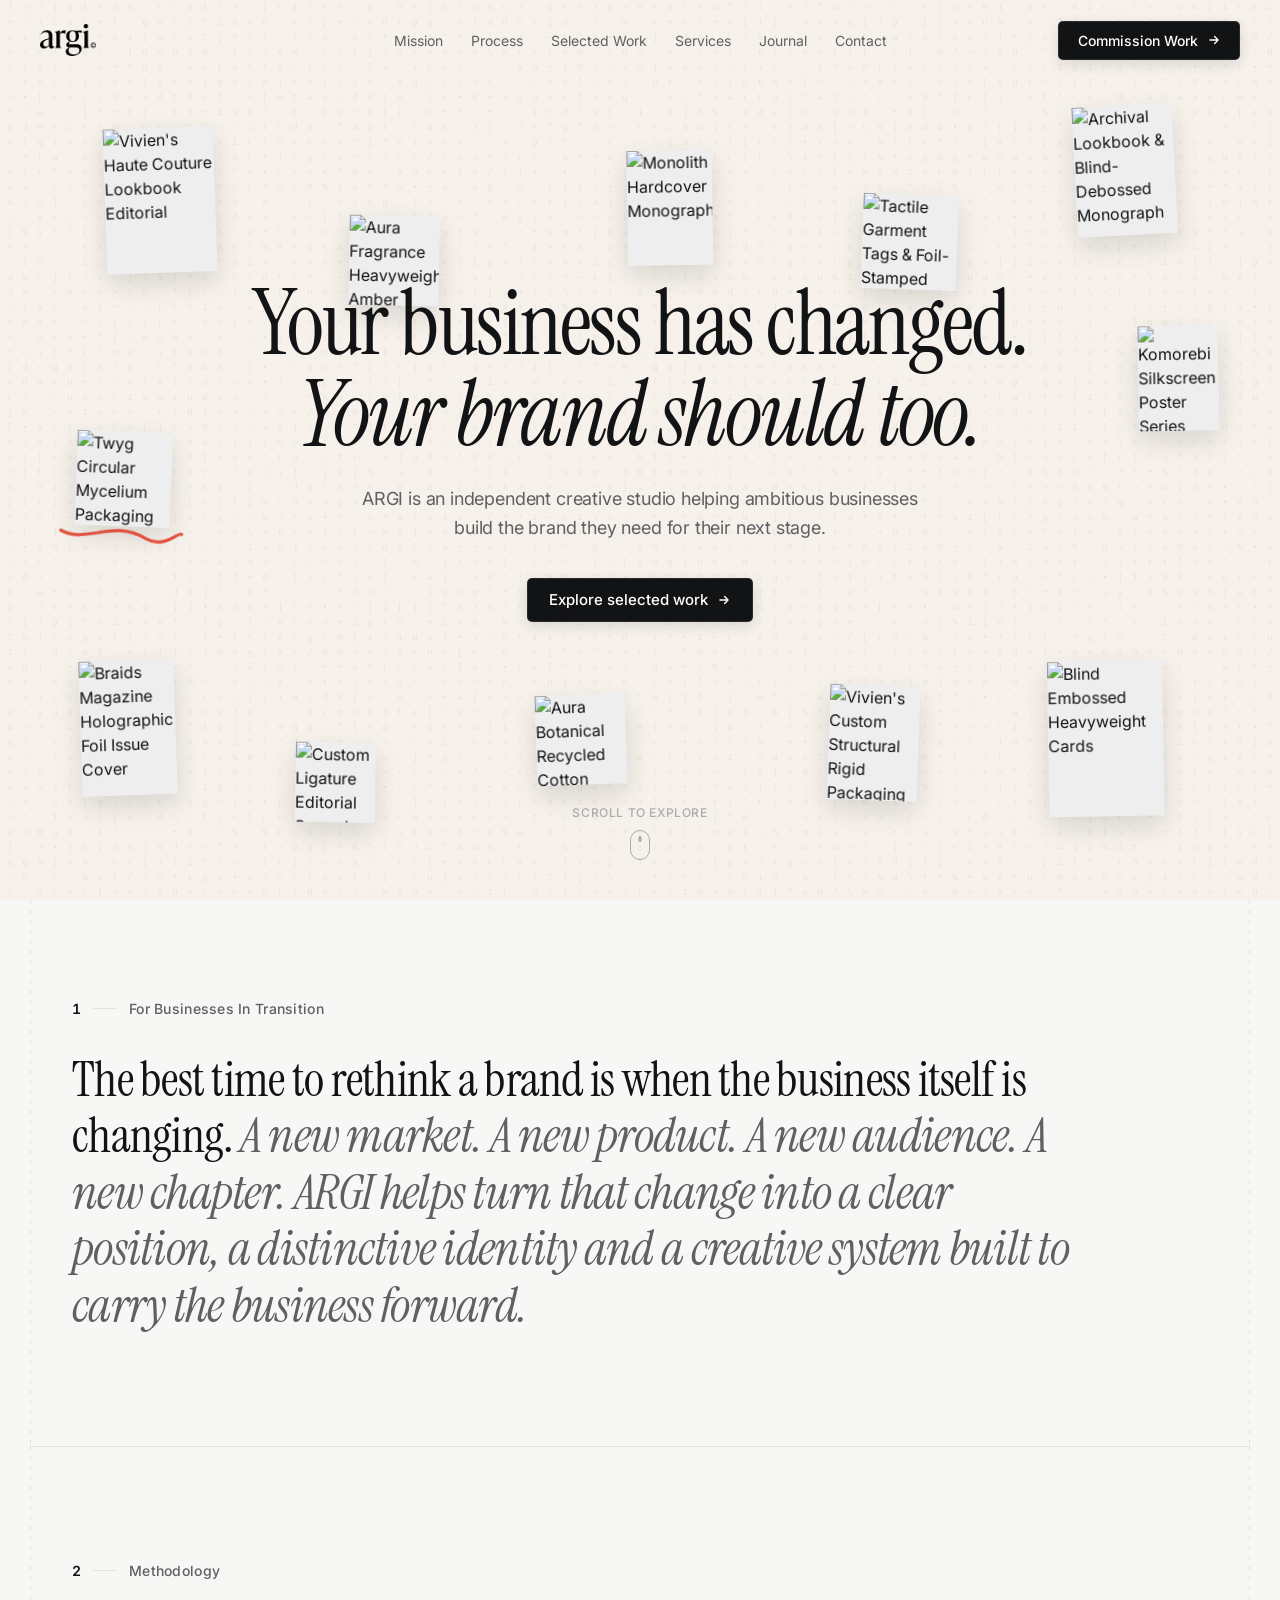
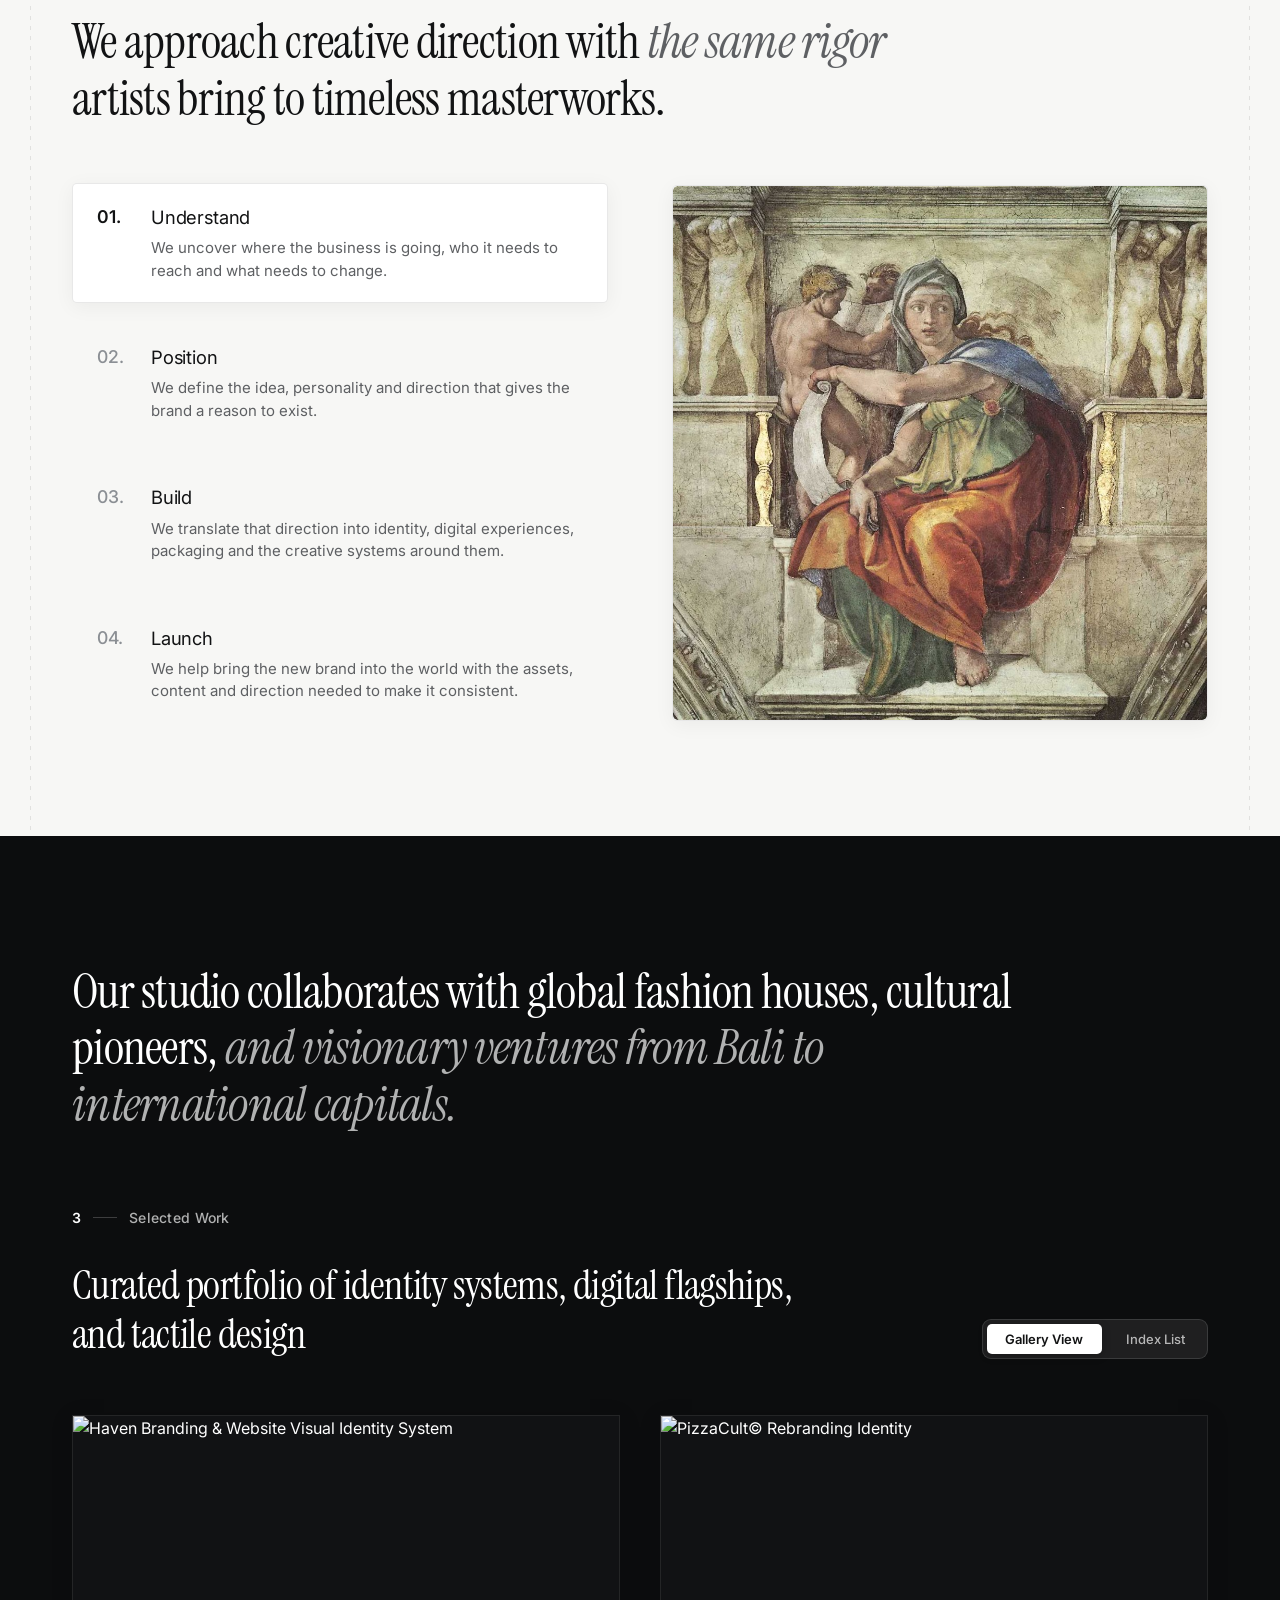
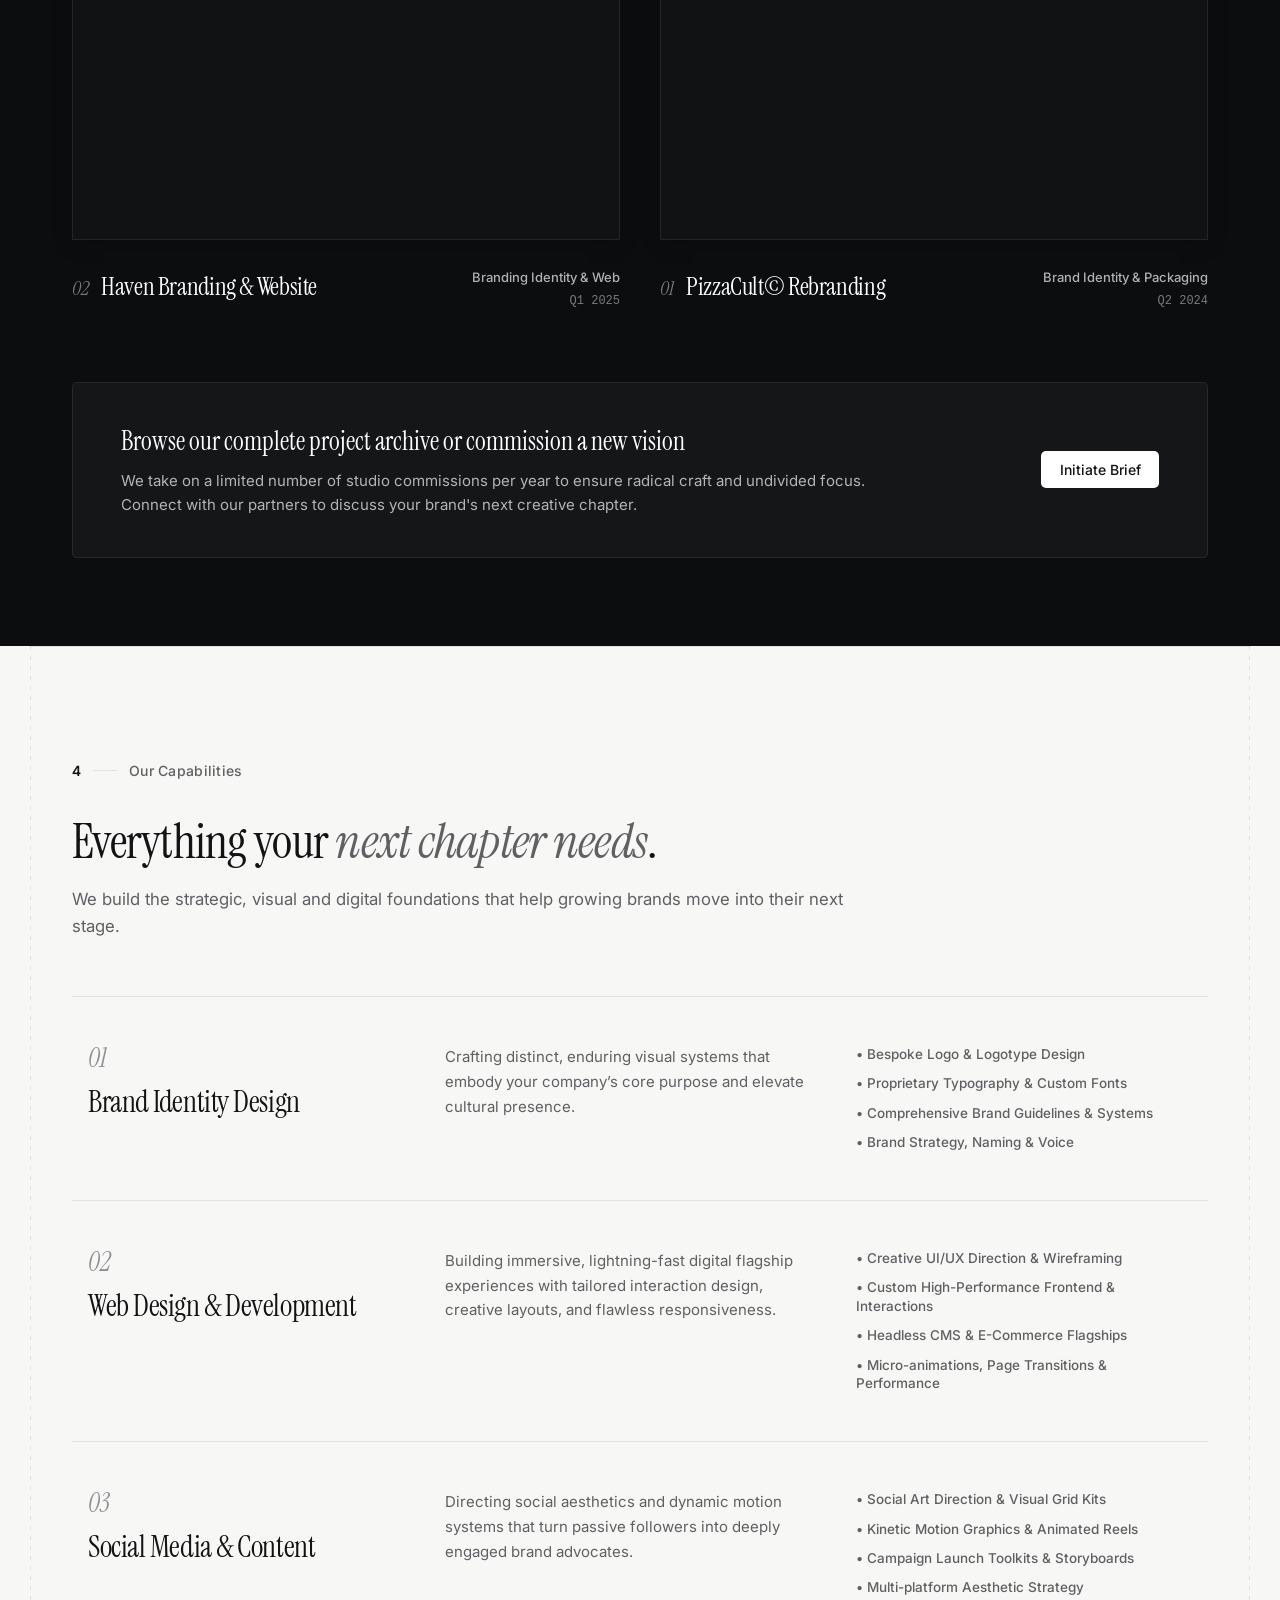
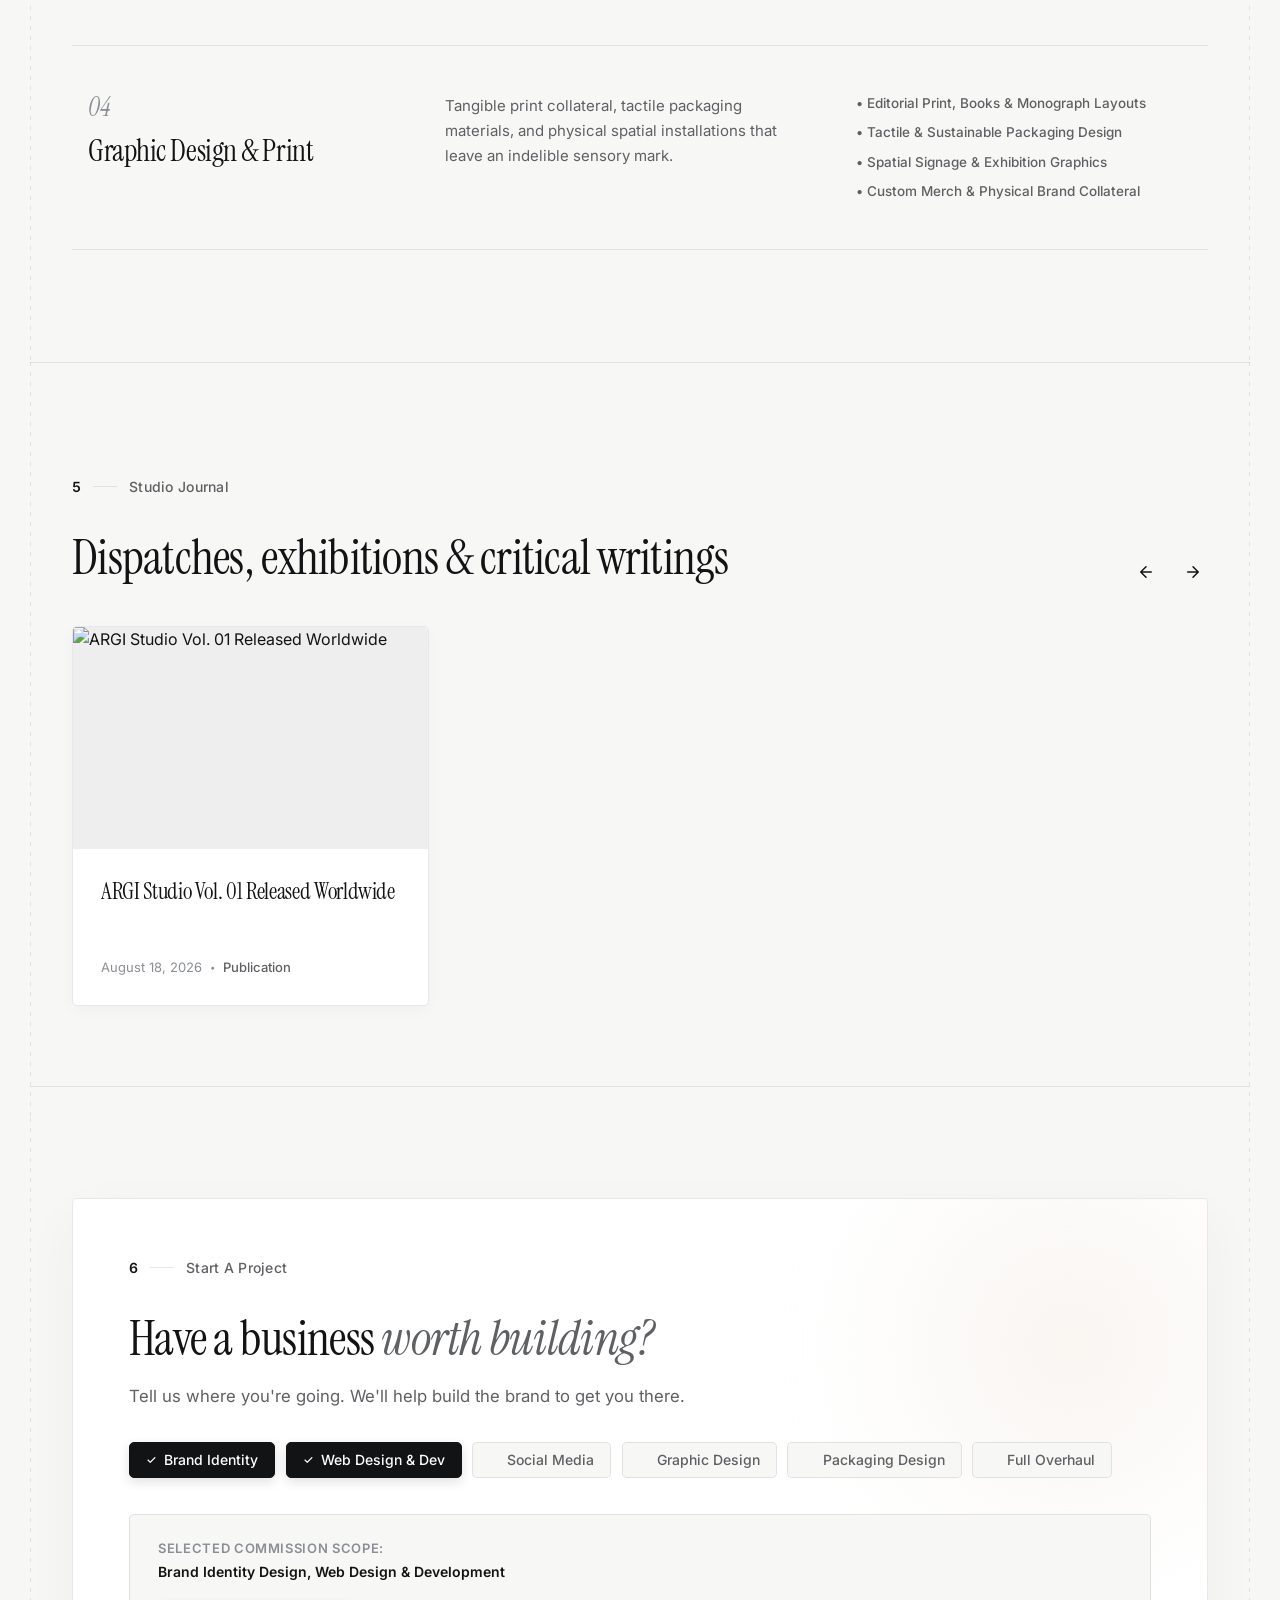
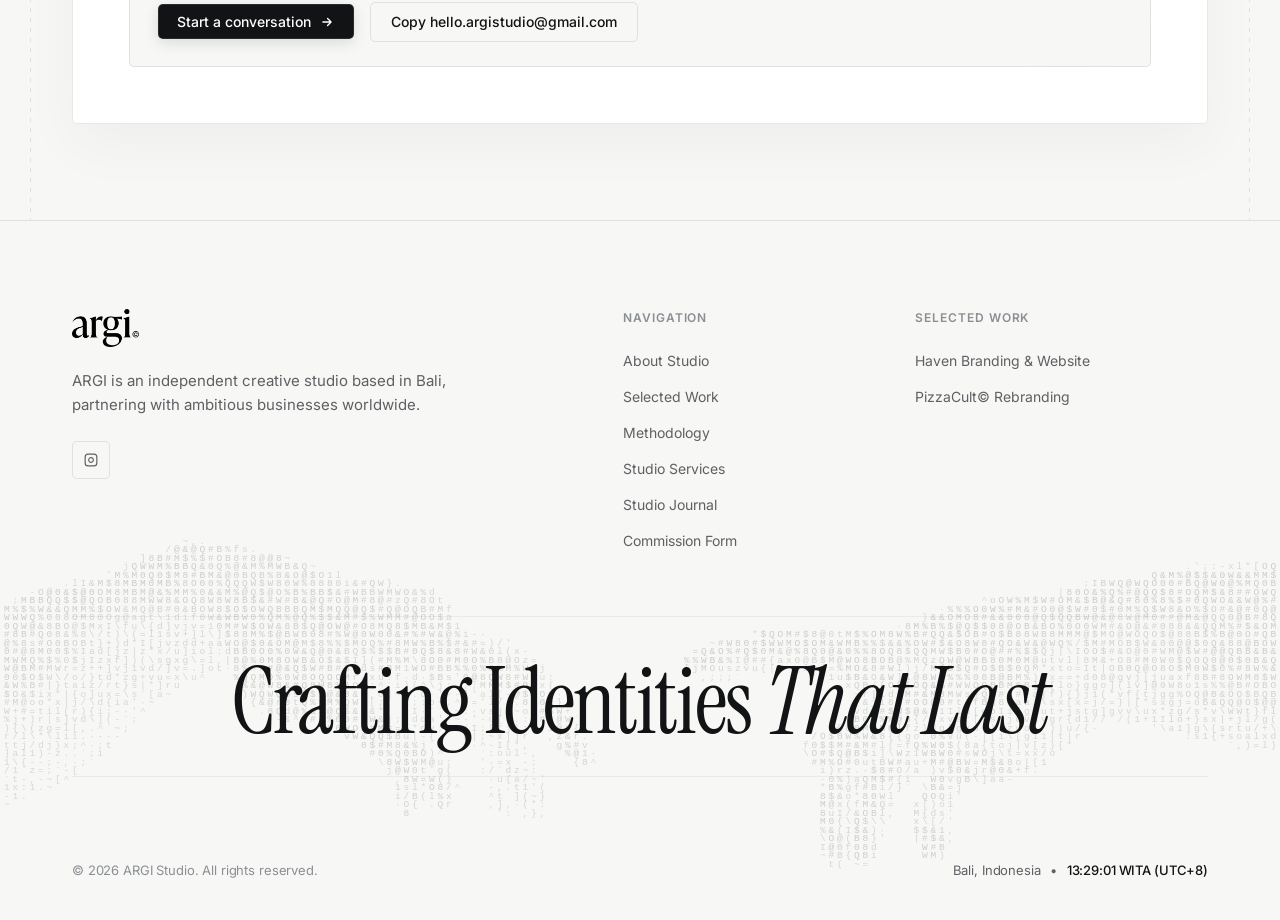
==== commit 71c5f9a5: "Remove Behance and X links, update Instagram URL to hello.argistudio" ====
--- a/index.html
+++ b/index.html
@@ -151,9 +151,7 @@
           ]
         },
         "sameAs": [
-          "https://www.instagram.com/",
-          "https://twitter.com/",
-          "https://www.behance.net/"
+          "https://www.instagram.com/hello.argistudio/"
         ]
       },
       {
@@ -894,21 +892,11 @@
             
             <!-- Social Icons -->
             <div class="footer-social-icons">
-              <a href="https://instagram.com" target="_blank" rel="noopener noreferrer" class="social-circle-btn" aria-label="Instagram">
+              <a href="https://www.instagram.com/hello.argistudio/" target="_blank" rel="noopener noreferrer" class="social-circle-btn" aria-label="Instagram">
                 <svg width="14" height="14" viewBox="0 0 24 24" fill="none" stroke="currentColor" stroke-width="2">
                   <rect x="2" y="2" width="20" height="20" rx="5" ry="5"></rect>
                   <path d="M16 11.37A4 4 0 1 1 12.63 8 4 4 0 0 1 16 11.37z"></path>
                   <line x1="17.5" y1="6.5" x2="17.51" y2="6.5"></line>
-                </svg>
-              </a>
-              <a href="https://x.com" target="_blank" rel="noopener noreferrer" class="social-circle-btn" aria-label="X">
-                <svg width="14" height="14" viewBox="0 0 20 19" fill="currentColor">
-                  <path d="M15.7508 0.449219H18.8175L12.1175 8.10755L20 18.5267H13.8283L8.995 12.2067L3.46333 18.5267H0.395L7.56167 10.3351L0 0.450052H6.32833L10.6975 6.22672L15.7508 0.449219ZM14.675 16.6917H16.3742L5.405 2.18839H3.58167L14.675 16.6917Z"/>
-                </svg>
-              </a>
-              <a href="https://behance.net" target="_blank" rel="noopener noreferrer" class="social-circle-btn" aria-label="Behance">
-                <svg width="15" height="15" viewBox="0 0 24 24" fill="currentColor">
-                  <path d="M22 7h-7v-2h7v2zm1.726 10c-.442 1.297-2.029 3-5.101 3-4.108 0-5.625-3.08-5.625-5.918 0-3.328 1.954-6.082 5.642-6.082 3.652 0 5.166 2.684 5.166 5.627 0 .506-.057 1.055-.078 1.234h-8.081c.074 1.83 1.258 3.255 3.328 3.255 1.574 0 2.457-.693 2.871-1.637l1.878.521zm-7.986-3.834h5.276c-.074-1.523-.974-2.584-2.585-2.584-1.61 0-2.593 1.03-2.691 2.584zm-10.74 6.834h-5v-16h6.059c3.923 0 5.941 1.764 5.941 4.791 0 1.768-.888 3.218-2.399 3.905 1.865.65 2.899 2.274 2.899 4.397 0 3.513-2.615 4.907-7.5 4.907zm-2.091-9.619h2.955c1.785 0 3.004-.619 3.004-2.128 0-1.464-1.129-2.008-2.766-2.008h-3.193v4.136zm0 2.235v4.981h3.336c2.051 0 3.284-.668 3.284-2.428 0-1.896-1.373-2.553-3.359-2.553h-3.261z"/>
                 </svg>
               </a>
             </div>
@@ -1060,6 +1048,6 @@
   </div>
 
   <!-- JavaScript -->
-  <script type="module" src="script.js?v=20260921_2"></script>
+  <script type="module" src="script.js?v=20260922_1"></script>
 </body>
 </html>
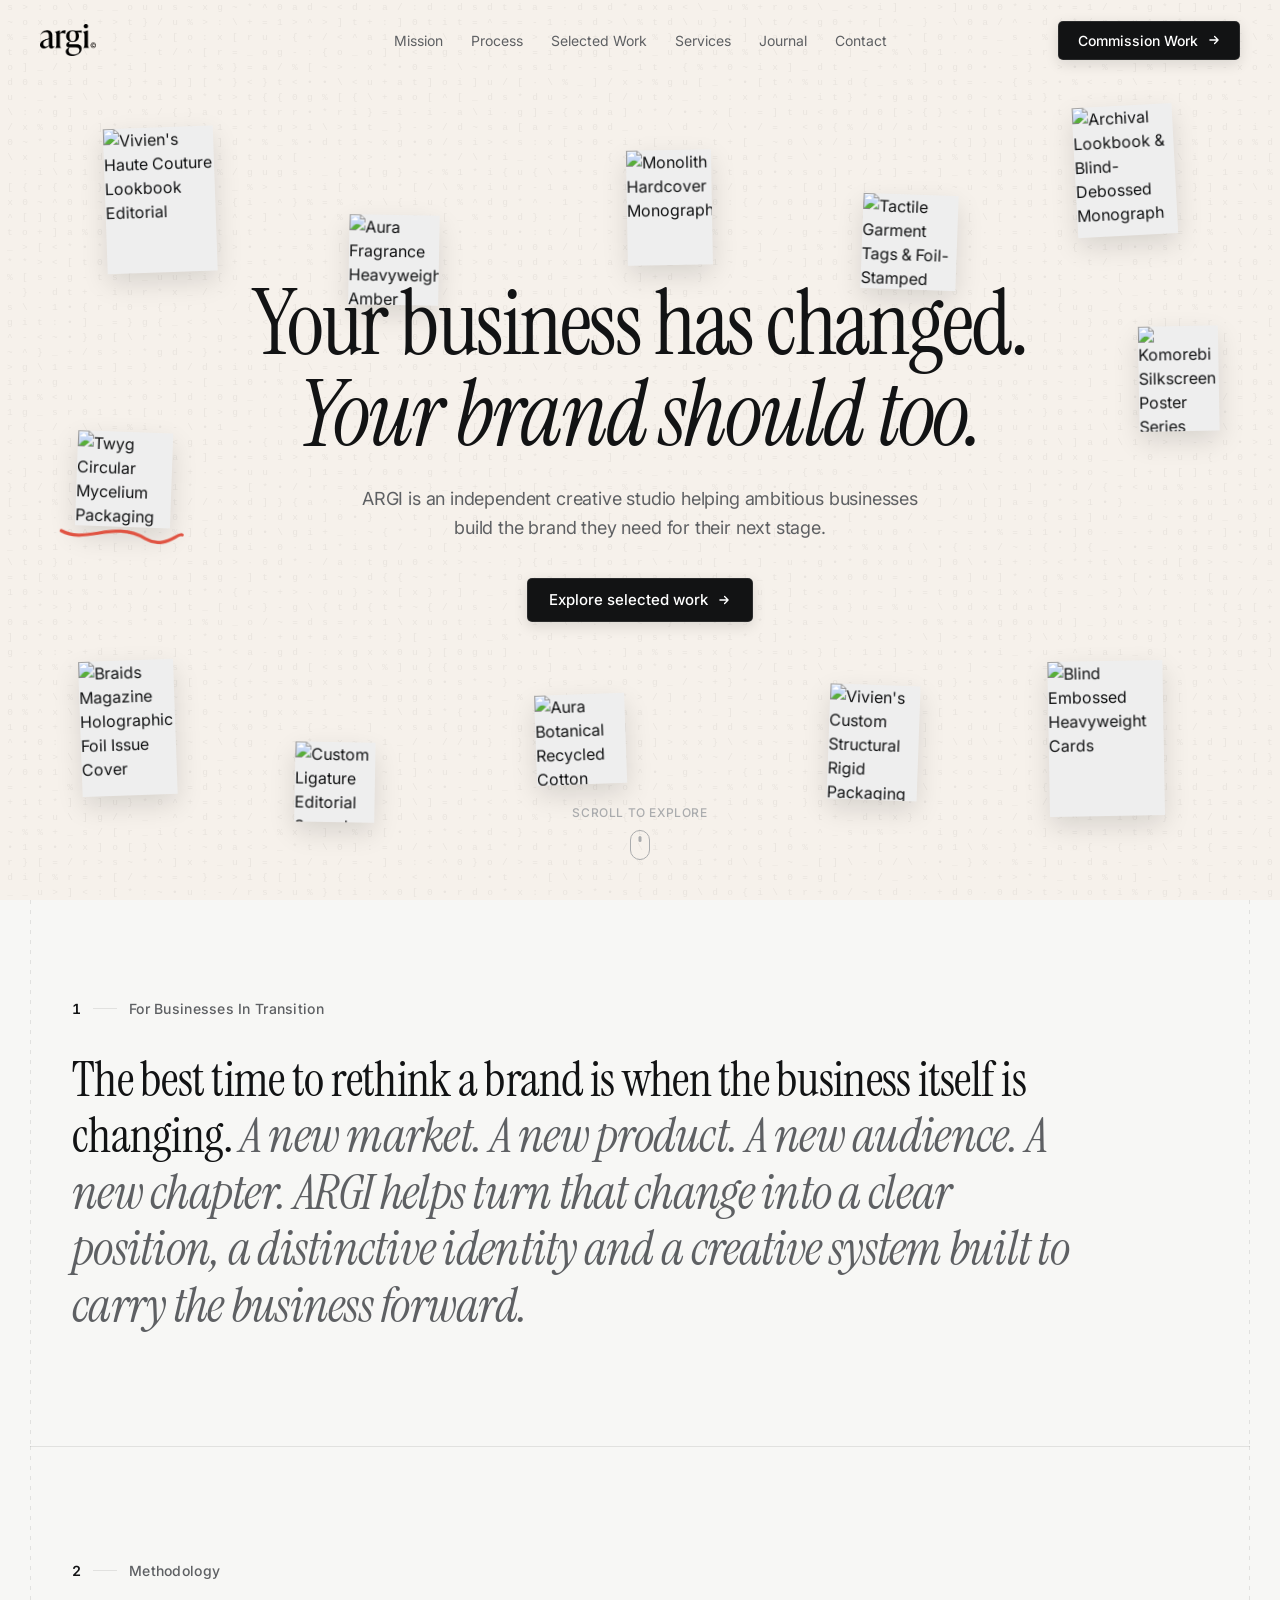
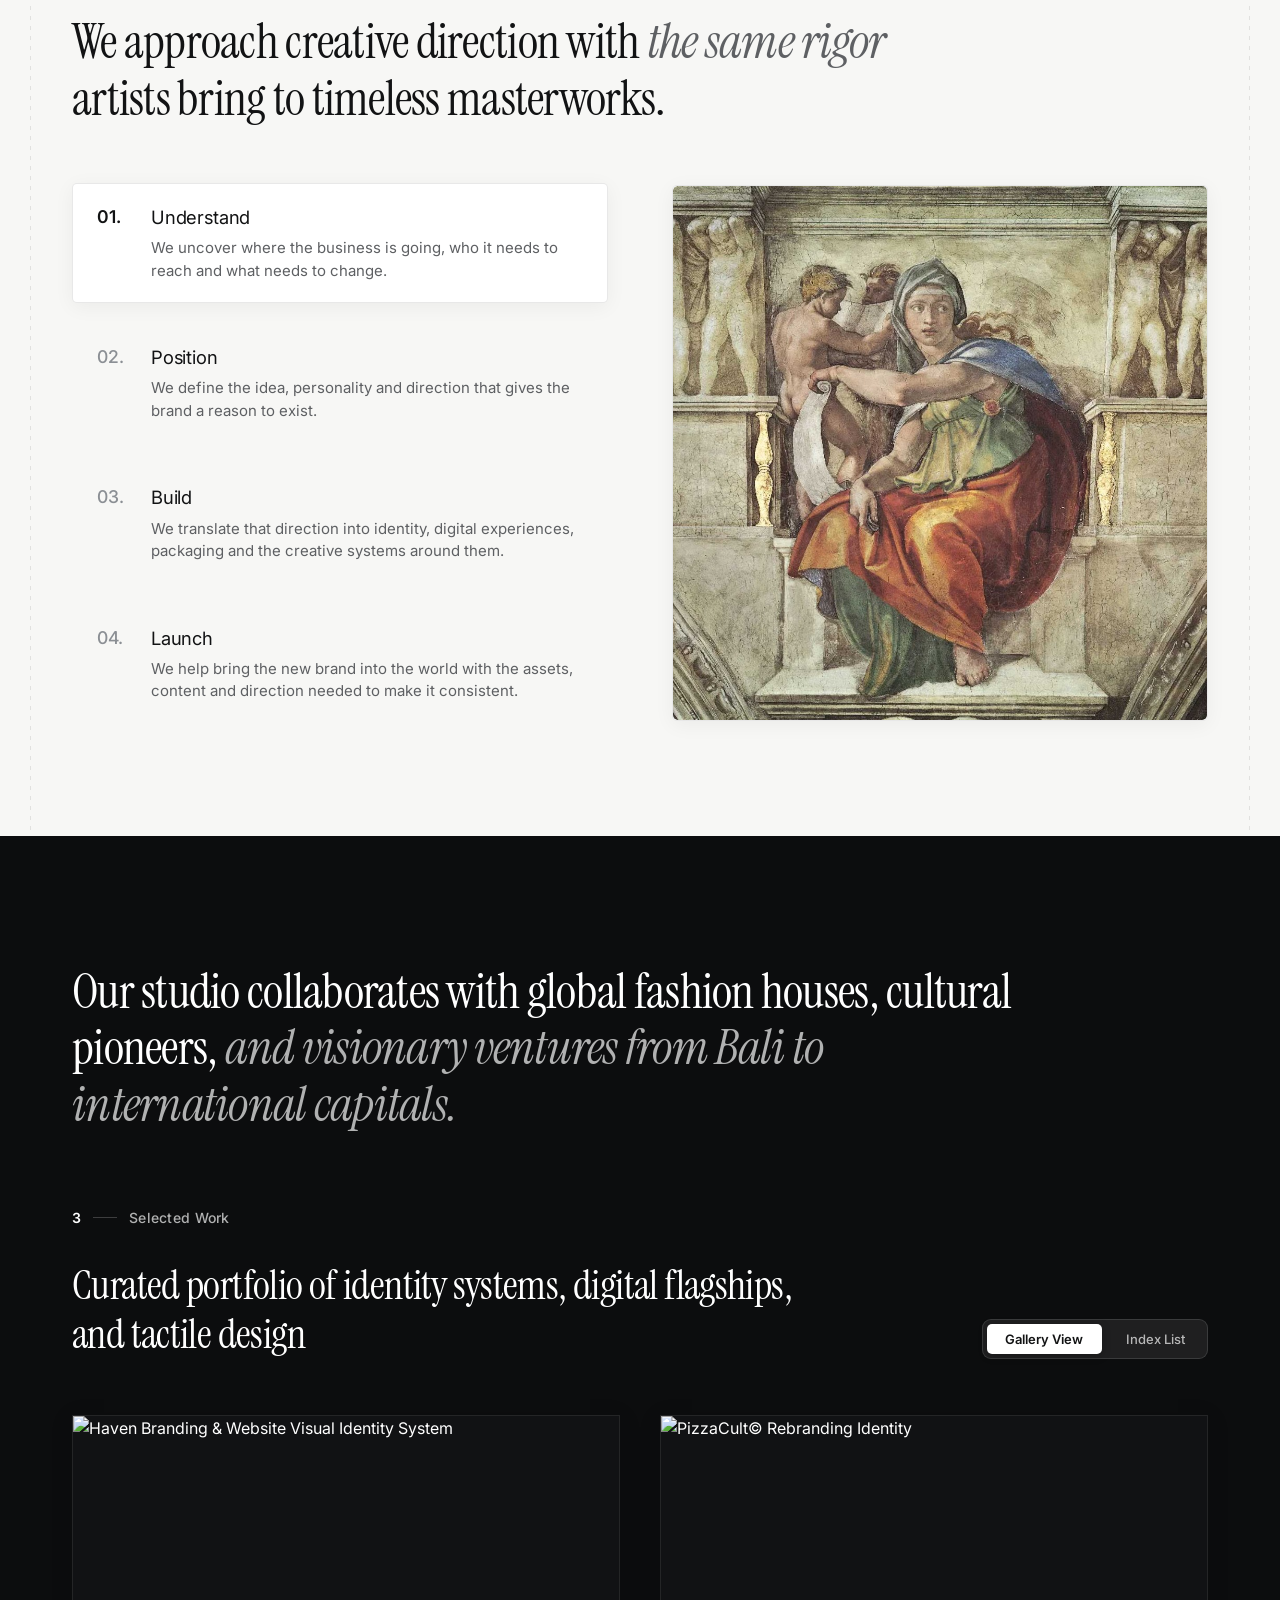
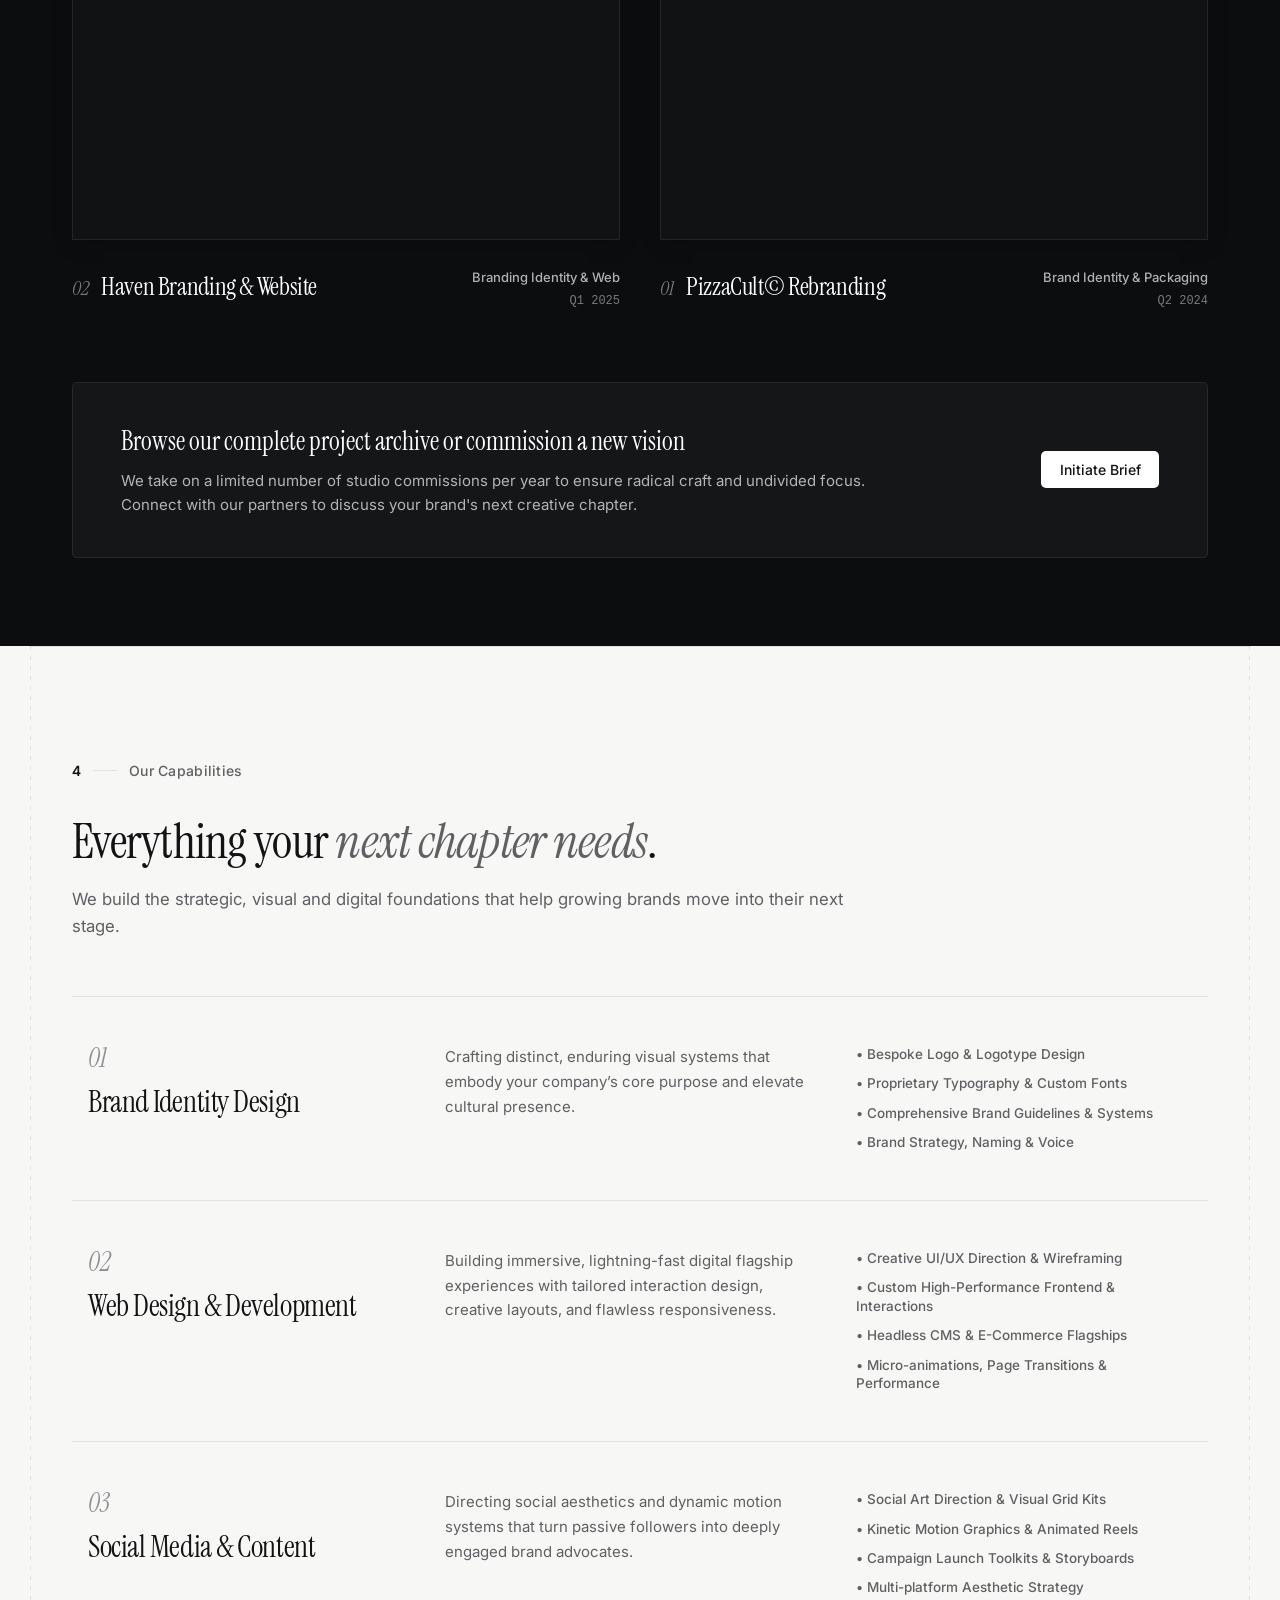
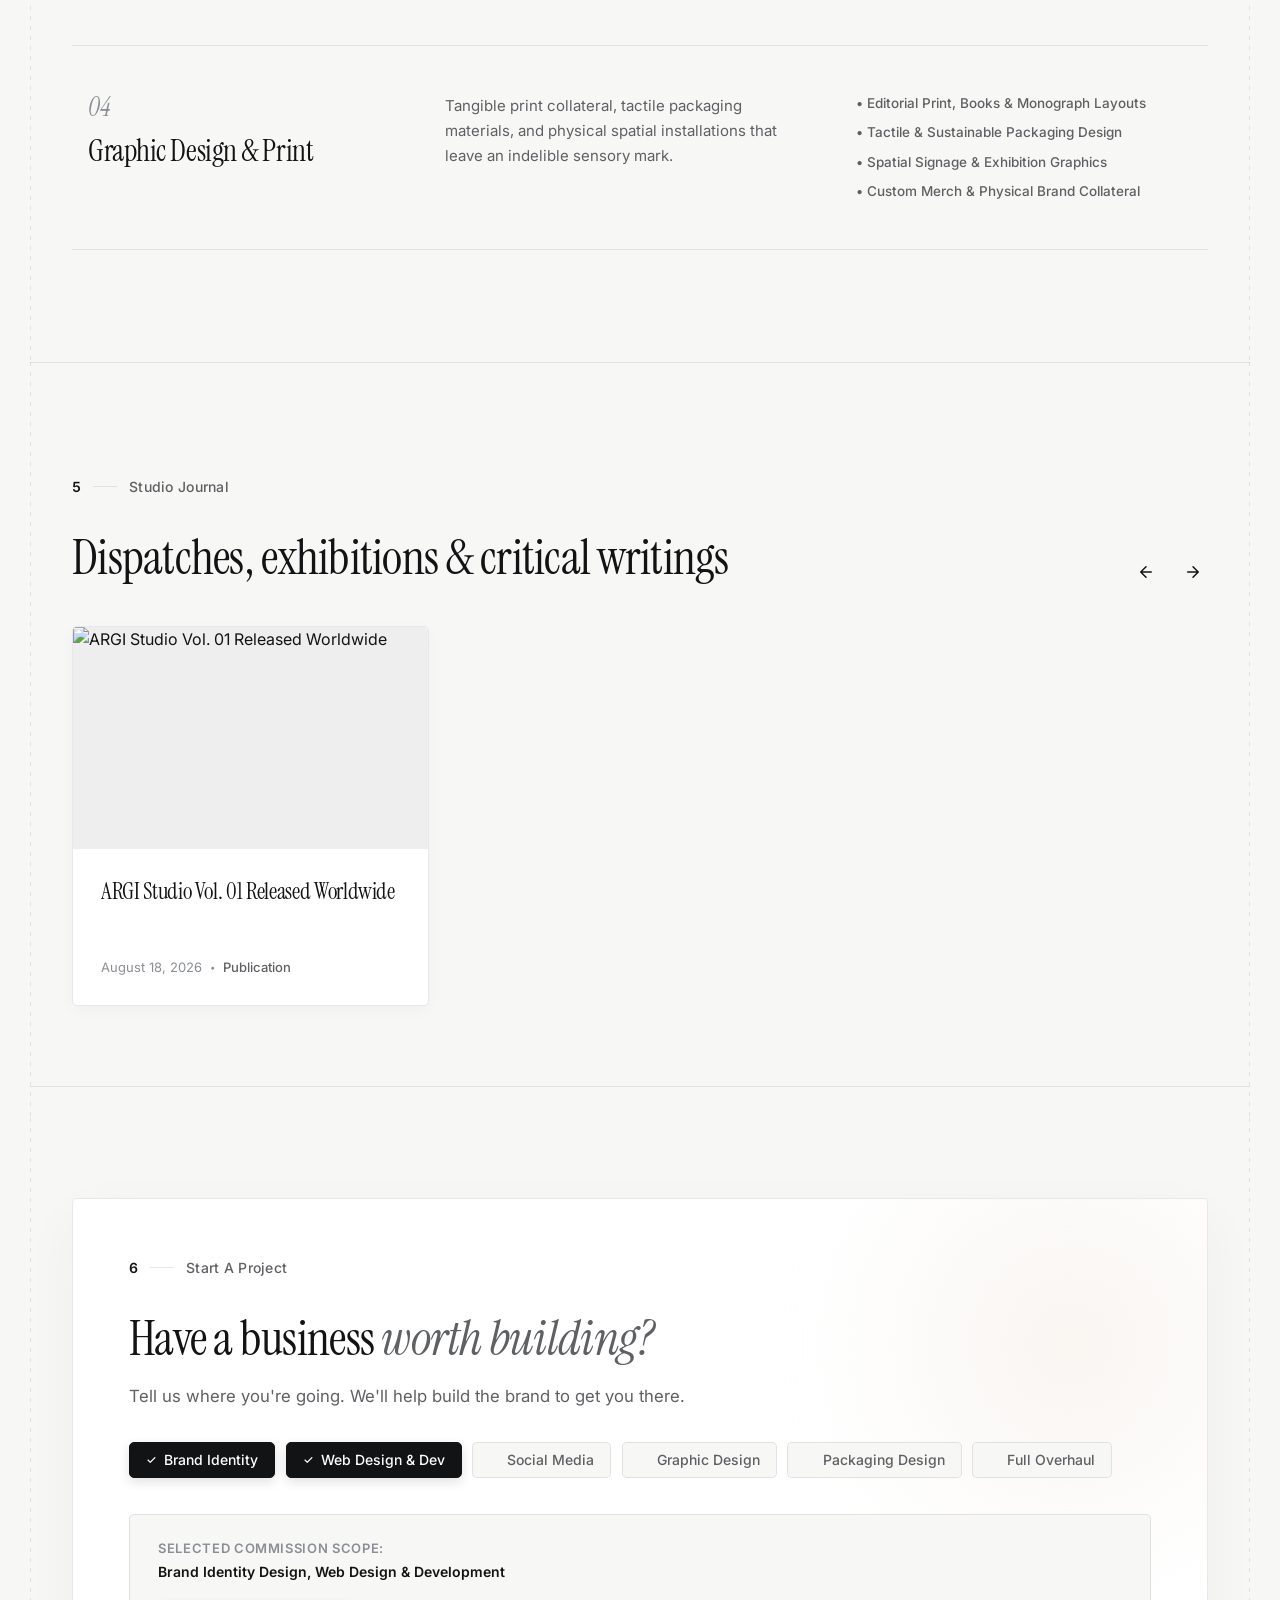
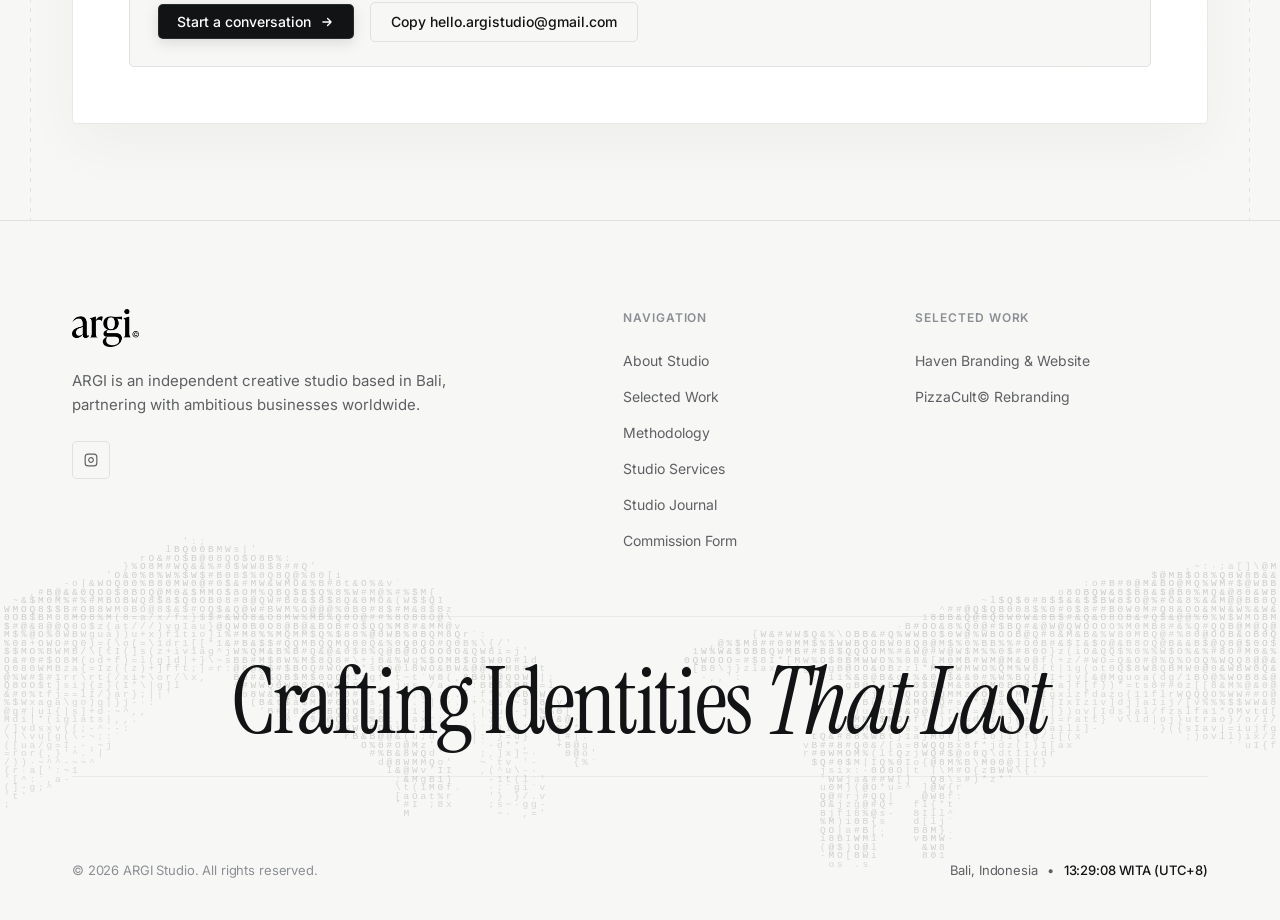
==== commit afb1a76d: "Add Google Analytics tag (G-W6C9V5GFZP) to public pages" ====
--- a/index.html
+++ b/index.html
@@ -1,6 +1,13 @@
 <!DOCTYPE html>
 <html lang="en">
 <head>
+  <!-- Google tag (gtag.js) -->
+  <script async src="https://www.googletagmanager.com/gtm.js?id=G-W6C9V5GFZP"></script>
+  <script>
+    window.dataLayer = window.dataLayer || [];
+    function gtag(){dataLayer.push(arguments);}
+    gtag('js', new Date());
+  </script>
   <meta charset="UTF-8" />
   <meta name="viewport" content="width=device-width, initial-scale=1.0, maximum-scale=5.0, viewport-fit=cover" />
   <title>ARGI Studio — Creative Studio Bali | Brand &amp; Web Agency | Brand Identity Studio</title>
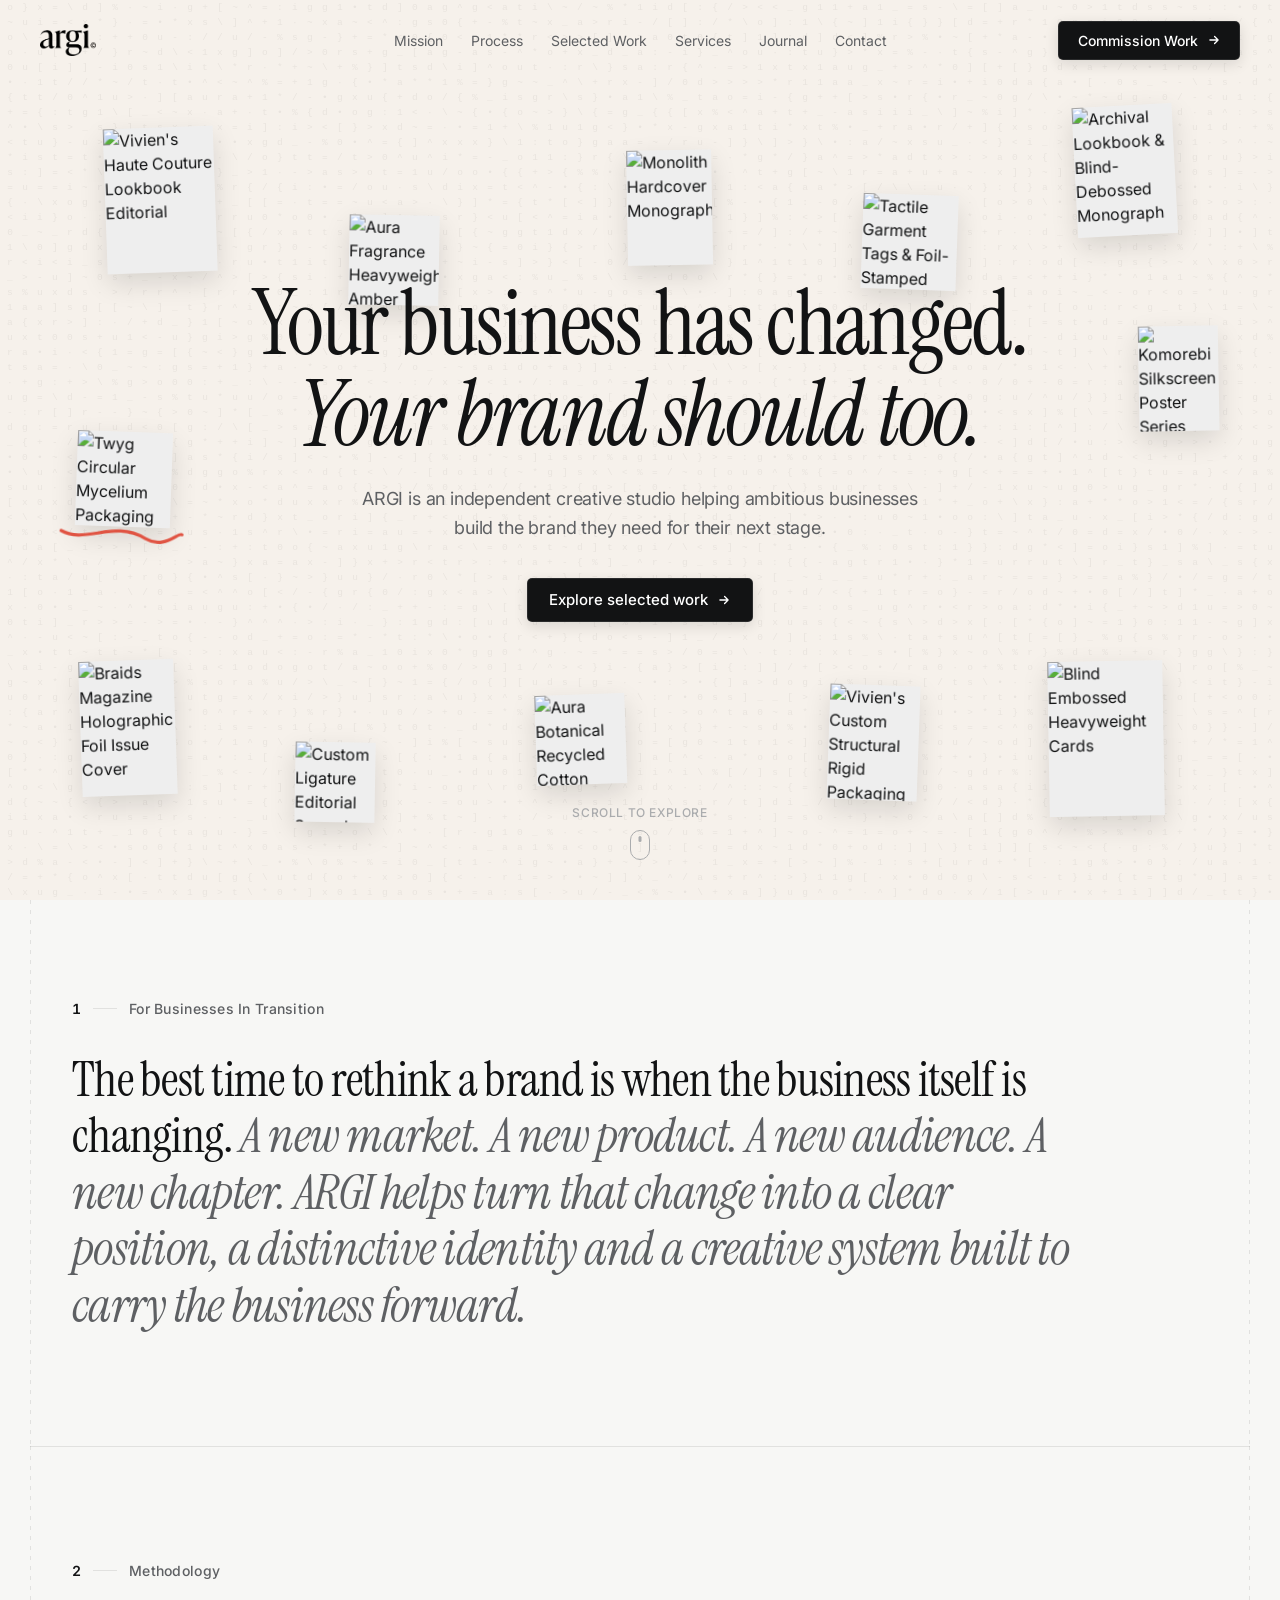
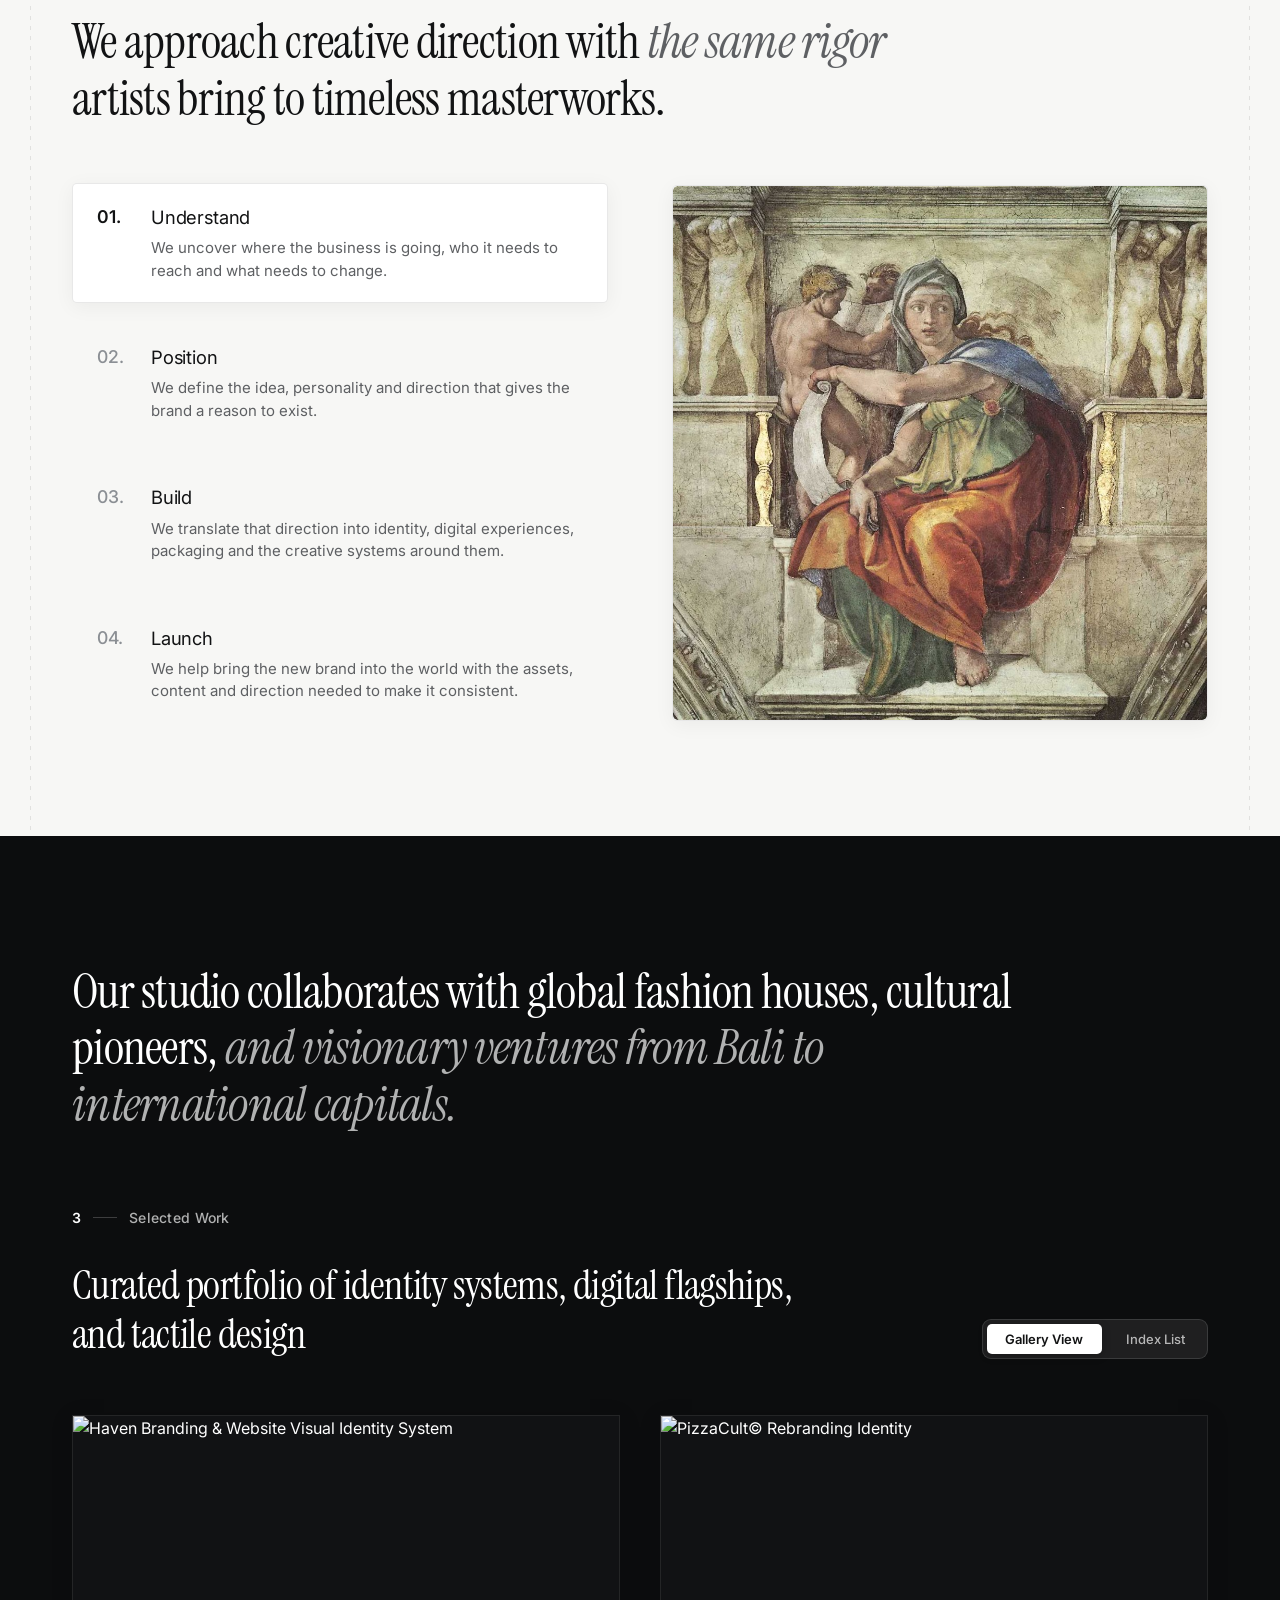
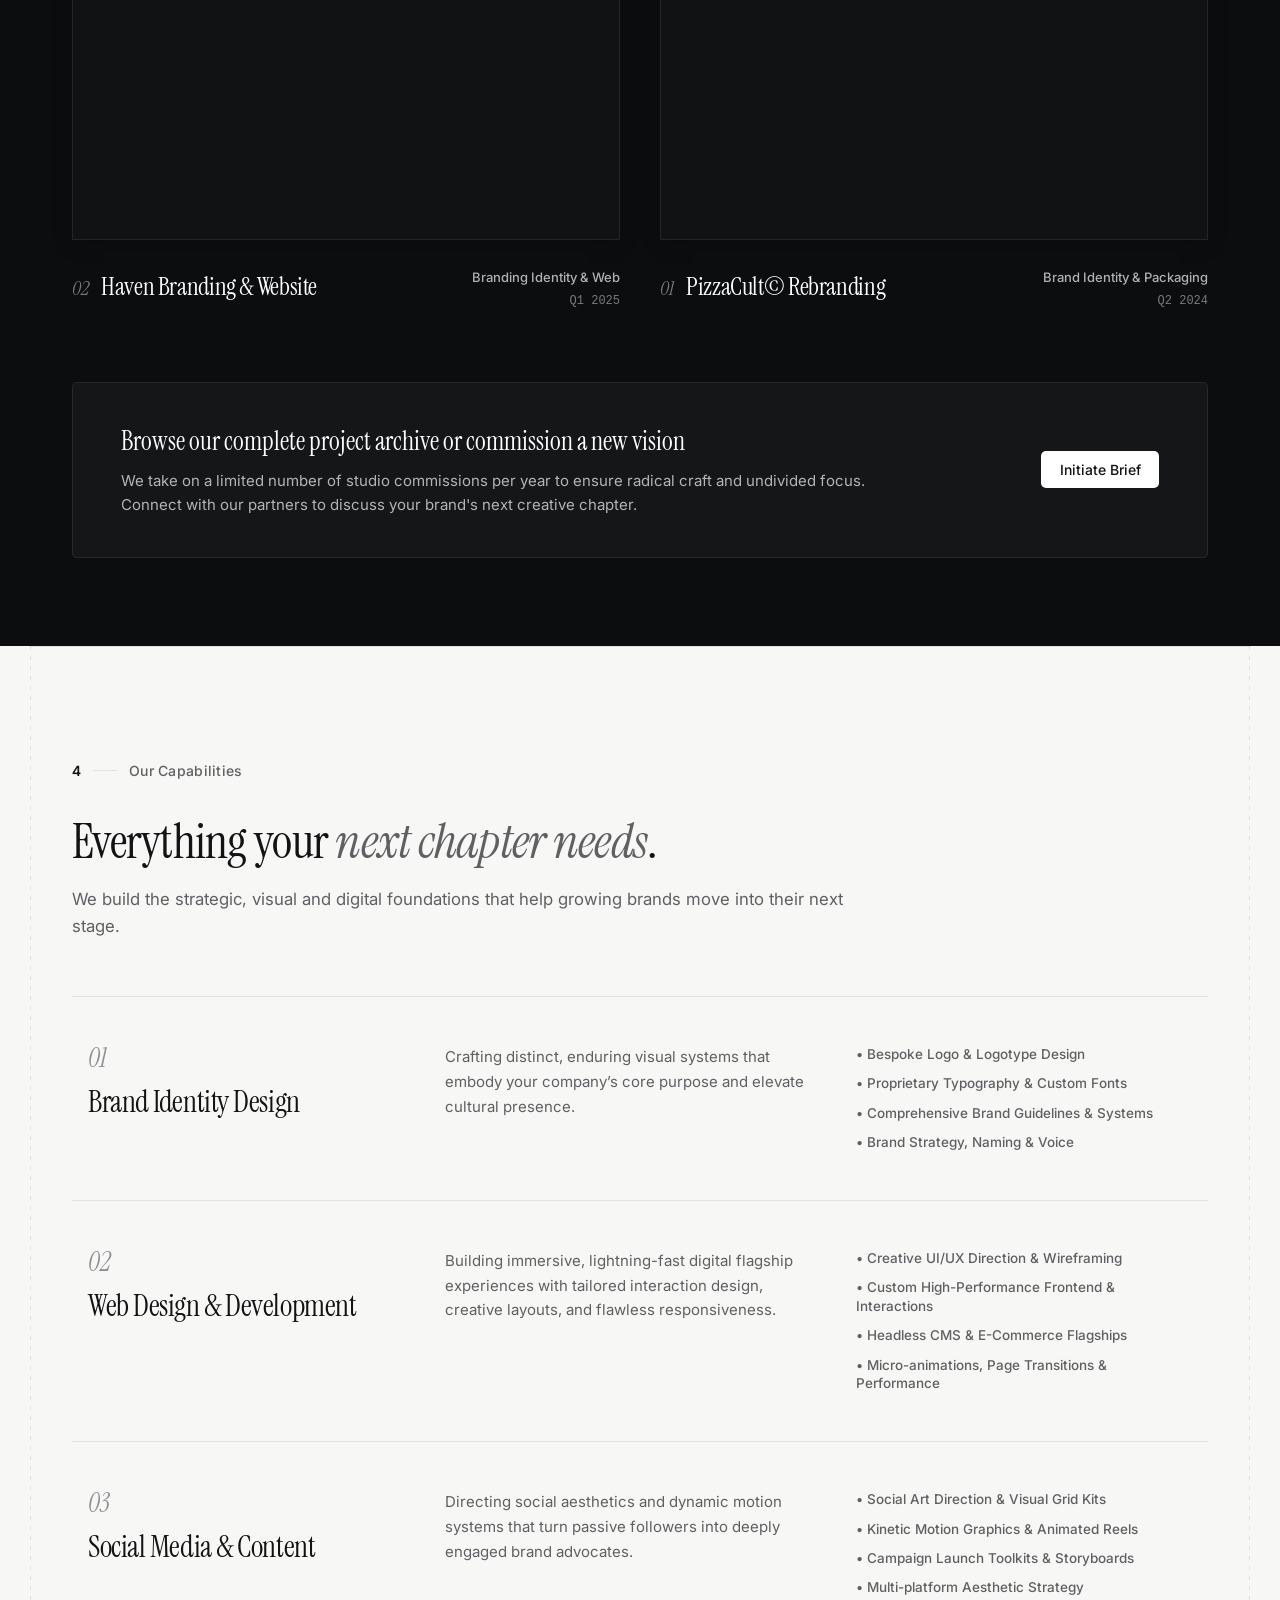
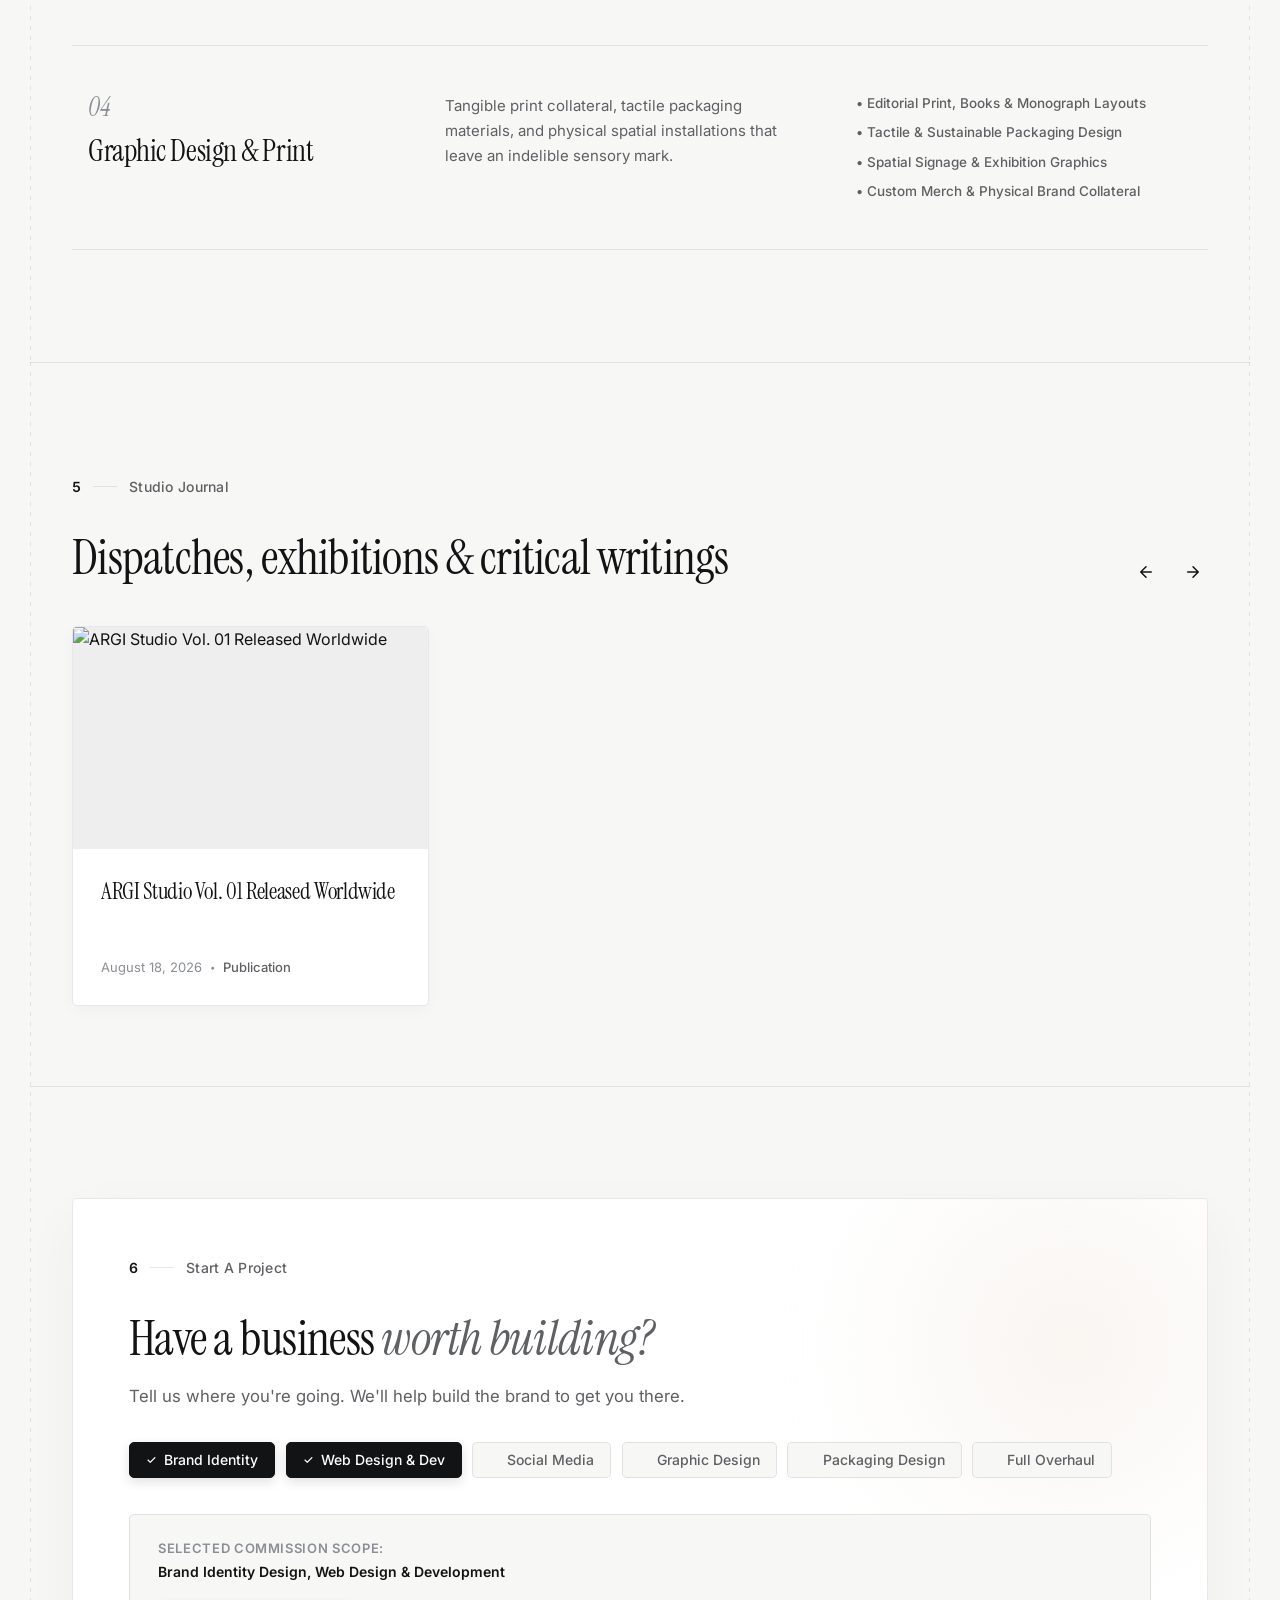
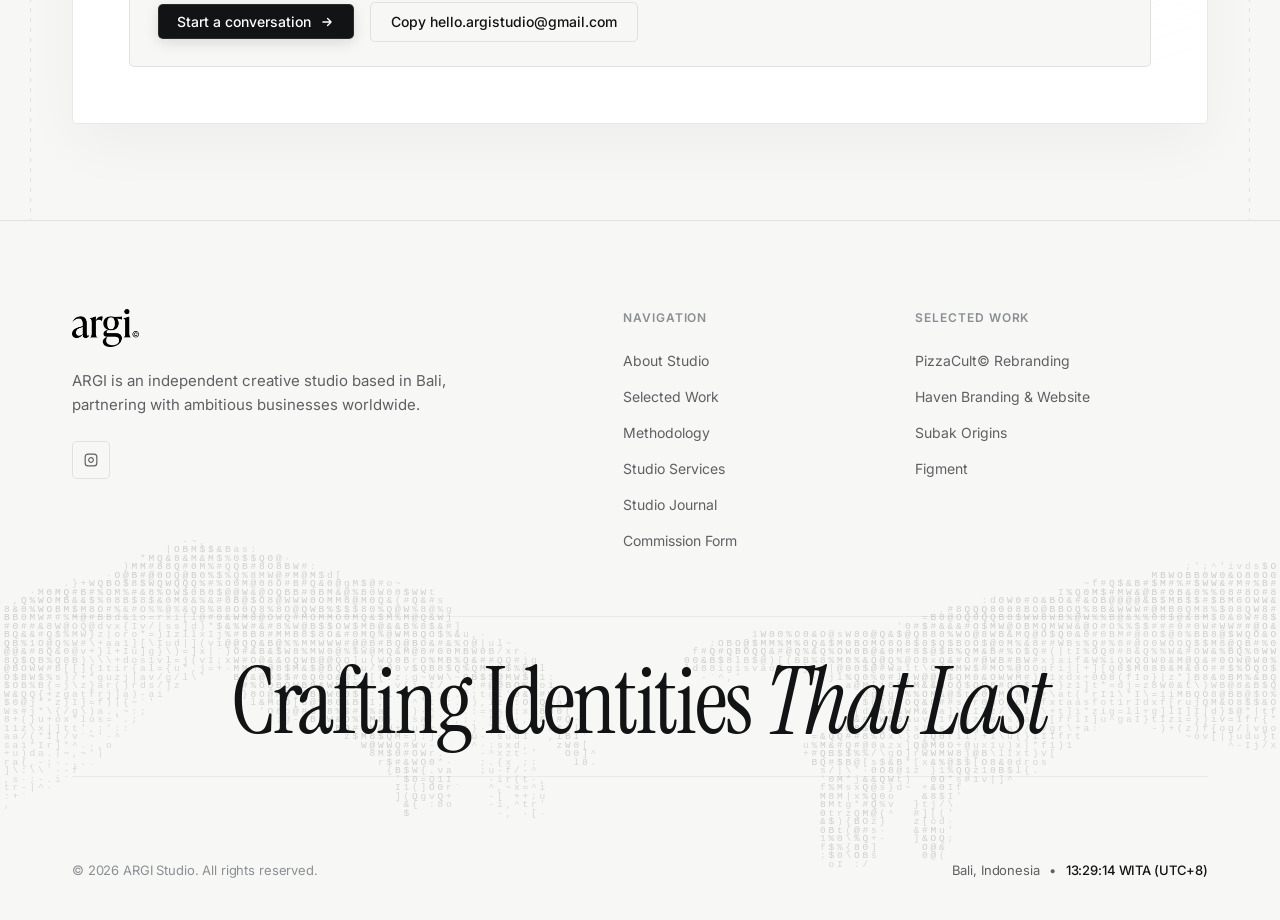
==== commit 0c33e051: "Pre-render static SEO pages (200 OK) for case studies & articles, refine natural Bali Branding Studi" ====
--- a/index.html
+++ b/index.html
@@ -10,9 +10,9 @@
   </script>
   <meta charset="UTF-8" />
   <meta name="viewport" content="width=device-width, initial-scale=1.0, maximum-scale=5.0, viewport-fit=cover" />
-  <title>ARGI Studio — Creative Studio Bali | Brand &amp; Web Agency | Brand Identity Studio</title>
-  <meta name="description" content="ARGI Studio is an independent Brand Identity Studio and Web Design &amp; Development agency in Bali, Indonesia. We design startup brand identities, minimalist bespoke e-commerce websites, and tactile packaging that last." />
-  <meta name="keywords" content="Creative studio Bali, Brand and Web agency, Brand Identity Studio, Web design and development bali, Startup brand identity design studio, Website and Branding designer Bali, Minimalist bespoke e-commerce web design, ARGI Studio, Bali creative studio" />
+  <title>ARGI Studio — Bali Branding Studio &amp; Web Design Agency</title>
+  <meta name="description" content="ARGI Studio is an independent branding studio in Bali helping ambitious businesses build distinctive brand identities, digital flagships, and tactile packaging." />
+  <meta name="keywords" content="Bali branding studio, brand identity studio Bali, creative studio Bali, web design Bali, brand strategy, packaging design, ARGI Studio" />
   <meta name="author" content="ARGI Studio" />
   <meta name="robots" content="index, follow, max-image-preview:large, max-snippet:-1, max-video-preview:-1" />
   <link rel="canonical" href="https://argistudio.com/" />
@@ -22,8 +22,8 @@
   <meta property="og:site_name" content="ARGI Studio" />
   <meta property="og:type" content="website" />
   <meta property="og:url" content="https://argistudio.com/" />
-  <meta property="og:title" content="ARGI Studio — Creative Studio Bali | Brand &amp; Web Agency" />
-  <meta property="og:description" content="Independent Brand Identity Studio &amp; Web Design and Development agency based in Bali. Crafting startup brand identities, bespoke e-commerce flagships, and packaging systems." />
+  <meta property="og:title" content="ARGI Studio — Bali Branding Studio &amp; Web Design Agency" />
+  <meta property="og:description" content="Independent branding studio in Bali helping ambitious businesses build distinctive brand identities, digital flagships, and tactile packaging." />
   <meta property="og:image" content="https://argistudio.com/assets/og-image.jpg" />
   <meta property="og:image:width" content="1200" />
   <meta property="og:image:height" content="630" />
@@ -34,8 +34,8 @@
   <meta name="twitter:card" content="summary_large_image" />
   <meta name="twitter:site" content="@argistudio" />
   <meta name="twitter:creator" content="@argistudio" />
-  <meta name="twitter:title" content="ARGI Studio — Creative Studio Bali | Brand &amp; Web Agency" />
-  <meta name="twitter:description" content="Independent Brand Identity Studio &amp; Web Design and Development agency in Bali, Indonesia." />
+  <meta name="twitter:title" content="ARGI Studio — Bali Branding Studio &amp; Web Design Agency" />
+  <meta name="twitter:description" content="Independent branding studio in Bali helping ambitious businesses build distinctive brand identities, digital flagships, and tactile packaging." />
   <meta name="twitter:image" content="https://argistudio.com/assets/og-image.jpg" />
 
   <!-- Geographic & Regional SEO Targeting -->
@@ -69,7 +69,7 @@
         "@type": ["ProfessionalService", "Organization"],
         "@id": "https://argistudio.com/#organization",
         "name": "ARGI Studio",
-        "alternateName": ["ARGI", "ARGI Brand and Web Agency", "ARGI Studio Bali"],
+        "alternateName": ["ARGI", "ARGI Studio Bali", "ARGI Bali Branding Studio"],
         "url": "https://argistudio.com/",
         "logo": {
           "@type": "ImageObject",
@@ -78,7 +78,14 @@
           "caption": "ARGI Studio Monogram"
         },
         "image": "https://argistudio.com/assets/og-image.jpg",
-        "description": "ARGI Studio is an independent Brand Identity Studio and Web Design & Development agency in Bali, Indonesia. Specializing in startup brand identity design, minimalist bespoke e-commerce web design, luxury typography, and tactile packaging.",
+        "description": "ARGI Studio is an independent branding studio and web design agency in Bali, Indonesia, partnering with ambitious businesses worldwide on brand identity, digital flagships, and tactile packaging.",
+        "knowsAbout": [
+          "Brand Strategy",
+          "Brand Identity Design",
+          "Visual Identity Systems",
+          "Web Design and Development",
+          "Packaging Design"
+        ],
         "email": "hello.argistudio@gmail.com",
         "priceRange": "$$$$",
         "currenciesAccepted": "USD, EUR, AUD, SGD, IDR",
@@ -553,7 +560,7 @@
           <div class="sharp-editorial-gallery" id="portfolioGalleryView">
             
             <!-- Project 2: Haven Branding & Website -->
-            <a href="project.html?slug=haven-02" class="gallery-item-sharp" aria-label="Explore Haven Branding &amp; Website Case Study">
+            <a href="/project/haven-02/" class="gallery-item-sharp" aria-label="Explore Haven Branding &amp; Website Case Study">
               <div class="gallery-item-frame">
                 <img src="https://ttxpfodgbdgholcunqpl.supabase.co/storage/v1/object/public/media/uploads/1787061380671_Artboard_1.png" alt="Haven Branding &amp; Website Visual Identity System" class="gallery-img-sharp" />
                 <div class="gallery-sharp-overlay">
@@ -573,7 +580,7 @@
             </a>
 
             <!-- Project 1: PizzaCult© Rebranding -->
-            <a href="project.html?slug=pizzacult--01" class="gallery-item-sharp" aria-label="Explore PizzaCult© Rebranding Case Study">
+            <a href="/project/pizzacult--01/" class="gallery-item-sharp" aria-label="Explore PizzaCult© Rebranding Case Study">
               <div class="gallery-item-frame">
                 <img src="https://ttxpfodgbdgholcunqpl.supabase.co/storage/v1/object/public/media/uploads/1787062407487_1.png" alt="PizzaCult© Rebranding Identity" class="gallery-img-sharp" />
                 <div class="gallery-sharp-overlay">
@@ -597,7 +604,7 @@
           <!-- 2. HIGH-FASHION EDITORIAL INDEX TABLE VIEW (TOGGLEABLE) -->
           <div class="portfolio-index-table" id="portfolioIndexView" style="display: none;">
             
-            <a href="project.html?slug=haven-02" class="index-row-item" data-preview="https://ttxpfodgbdgholcunqpl.supabase.co/storage/v1/object/public/media/uploads/1787061380671_Artboard_1.png">
+            <a href="/project/haven-02/" class="index-row-item" data-preview="https://ttxpfodgbdgholcunqpl.supabase.co/storage/v1/object/public/media/uploads/1787061380671_Artboard_1.png">
               <span class="index-col col-num">02</span>
               <span class="index-col col-client">Haven Branding &amp; Website</span>
               <span class="index-col col-discipline">Branding Identity, Web Design</span>
@@ -606,7 +613,7 @@
               <span class="index-col col-link">Explore ↗</span>
             </a>
 
-            <a href="project.html?slug=pizzacult--01" class="index-row-item" data-preview="https://ttxpfodgbdgholcunqpl.supabase.co/storage/v1/object/public/media/uploads/1787062407487_1.png">
+            <a href="/project/pizzacult--01/" class="index-row-item" data-preview="https://ttxpfodgbdgholcunqpl.supabase.co/storage/v1/object/public/media/uploads/1787062407487_1.png">
               <span class="index-col col-num">01</span>
               <span class="index-col col-client">PizzaCult© Rebranding</span>
               <span class="index-col col-discipline">Brand Identity, Packaging</span>
@@ -786,7 +793,7 @@
           <div class="news-cards-grid" id="newsCardsGrid">
             
             <!-- Journal 1 -->
-            <a href="article.html?slug=argi-studio-vol-01-released-worldwide-01" class="news-card" aria-label="Read ARGI Studio Vol. 01 Released Worldwide">
+            <a href="/article/argi-studio-vol-01-released-worldwide-01/" class="news-card" aria-label="Read ARGI Studio Vol. 01 Released Worldwide">
               <div class="news-thumbnail-wrap">
                 <img src="https://ttxpfodgbdgholcunqpl.supabase.co/storage/v1/object/public/media/uploads/1787059144965_ascii-magic-1.png" alt="ARGI Studio Vol. 01 Released Worldwide" class="news-img" />
               </div>
@@ -929,8 +936,10 @@
             <div class="footer-nav-col">
               <h5 class="footer-col-title">Selected Work</h5>
               <ul class="footer-links-list" id="footerArchiveList">
-                <li><a href="project.html?slug=haven-02" class="footer-menu-link">Haven Branding &amp; Website</a></li>
-                <li><a href="project.html?slug=pizzacult--01" class="footer-menu-link">PizzaCult© Rebranding</a></li>
+                <li><a href="/project/pizzacult--01/" class="footer-menu-link">PizzaCult© Rebranding</a></li>
+                <li><a href="/project/haven-02/" class="footer-menu-link">Haven Branding &amp; Website</a></li>
+                <li><a href="/project/subak-origins-03/" class="footer-menu-link">Subak Origins</a></li>
+                <li><a href="/project/figment-04/" class="footer-menu-link">Figment</a></li>
               </ul>
             </div>
 
@@ -1055,6 +1064,6 @@
   </div>
 
   <!-- JavaScript -->
-  <script type="module" src="script.js?v=20260922_1"></script>
+  <script type="module" src="script.js?v=20261120_1"></script>
 </body>
 </html>
